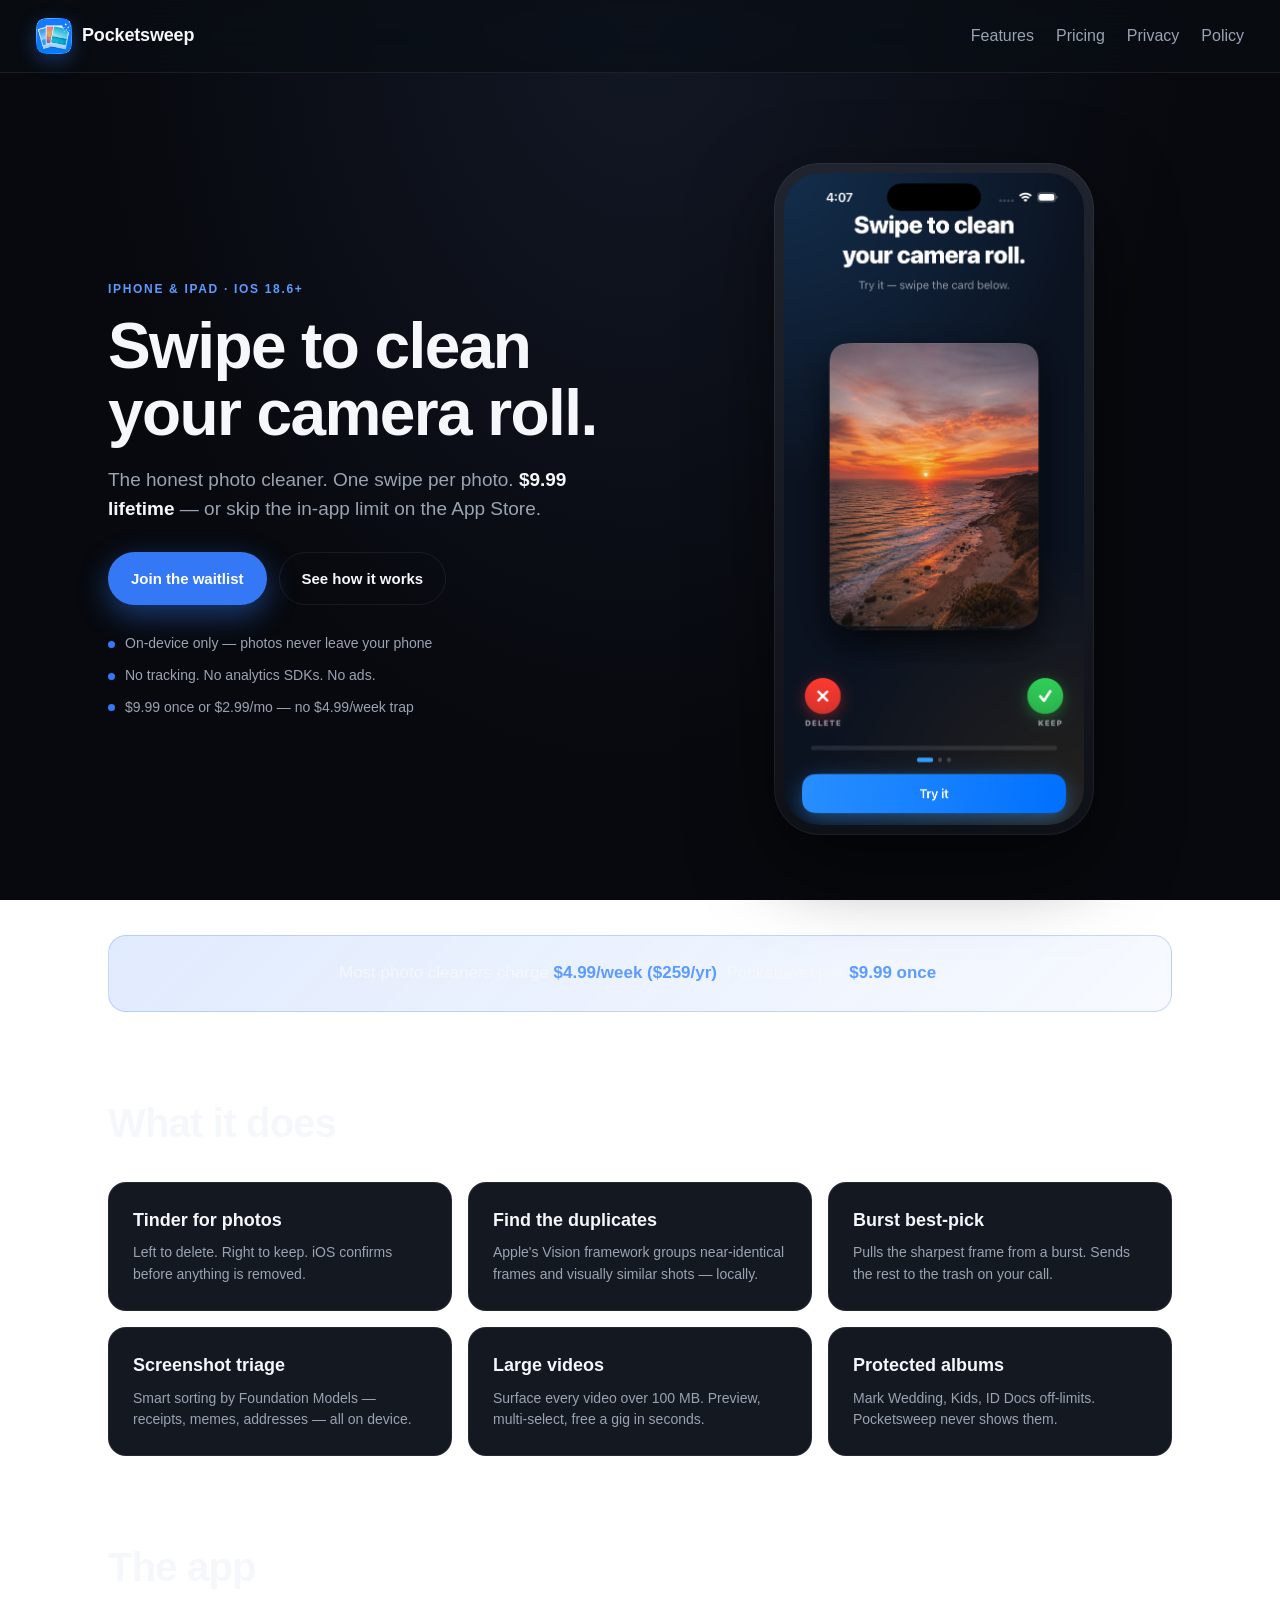
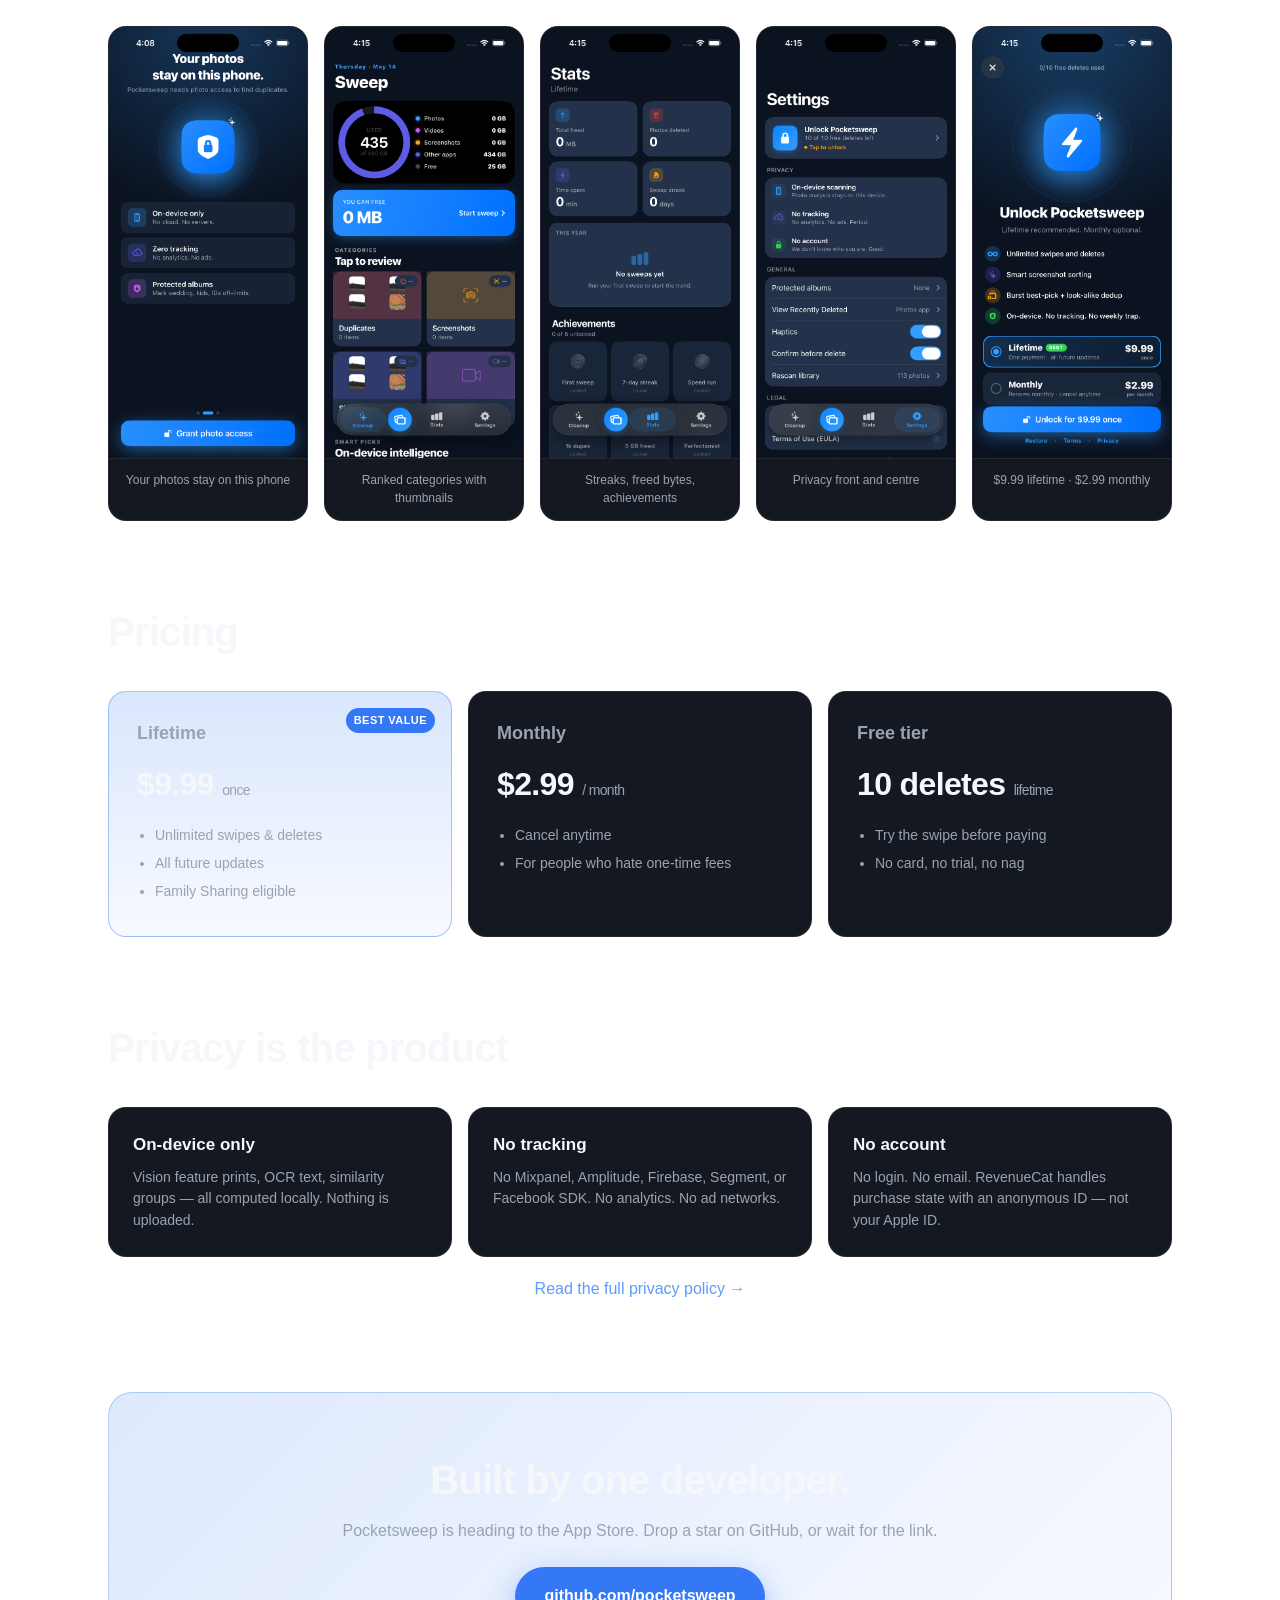
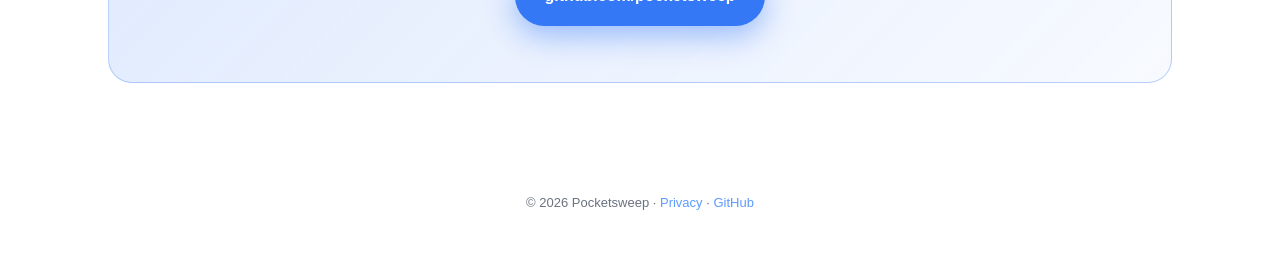
==== index.html @ 2f030d43 "feat: Pocketsweep marketing site" ====
<!doctype html>
<html lang="en">
<head>
<meta charset="utf-8" />
<meta name="viewport" content="width=device-width, initial-scale=1, viewport-fit=cover" />
<title>Pocketsweep — The honest photo cleaner for iPhone</title>
<meta name="description" content="Swipe to clean your camera roll. $9.99 lifetime. On-device. No tracking. No weekly subscription trap." />
<meta name="theme-color" content="#0B0E13" />
<meta property="og:title" content="Pocketsweep — Swipe to clean your camera roll" />
<meta property="og:description" content="$9.99 lifetime. On-device. No tracking." />
<meta property="og:image" content="assets/03-home.png" />
<meta name="twitter:card" content="summary_large_image" />
<link rel="icon" type="image/png" href="assets/icon-128.png" />
<link rel="apple-touch-icon" href="assets/icon.png" />
<link rel="stylesheet" href="style.css" />
</head>
<body>
<header class="nav">
  <a class="brand" href="/">
    <img class="logo" src="assets/icon-128.png" alt="" width="36" height="36" />
    <span class="brand-name">Pocketsweep</span>
  </a>
  <nav class="nav-links">
    <a href="#features">Features</a>
    <a href="#pricing">Pricing</a>
    <a href="#privacy">Privacy</a>
    <a href="privacy.html">Policy</a>
  </nav>
</header>

<main>
  <section class="hero">
    <div class="hero-text">
      <p class="eyebrow">iPhone &amp; iPad · iOS 18.6+</p>
      <h1>Swipe to clean<br/>your camera roll.</h1>
      <p class="lead">The honest photo cleaner. One swipe per photo. <strong>$9.99 lifetime</strong> — or skip the in-app limit on the App Store.</p>
      <div class="cta-row">
        <a class="cta primary" href="#waitlist">Join the waitlist</a>
        <a class="cta ghost" href="#features">See how it works</a>
      </div>
      <ul class="hero-bullets">
        <li><span class="dot"></span>On-device only — photos never leave your phone</li>
        <li><span class="dot"></span>No tracking. No analytics SDKs. No ads.</li>
        <li><span class="dot"></span>$9.99 once or $2.99/mo — no $4.99/week trap</li>
      </ul>
    </div>
    <div class="hero-shot">
      <div class="phone">
        <img src="assets/01-onboard-welcome.png" alt="Pocketsweep onboarding — swipe a sample photo to delete or keep" />
      </div>
    </div>
  </section>

  <section class="banner">
    <p>Most photo cleaners charge <strong>$4.99/week ($259/yr)</strong>. Pocketsweep is <strong>$9.99 once</strong>.</p>
  </section>

  <section id="features" class="features">
    <h2>What it does</h2>
    <div class="grid">
      <article>
        <h3>Tinder for photos</h3>
        <p>Left to delete. Right to keep. iOS confirms before anything is removed.</p>
      </article>
      <article>
        <h3>Find the duplicates</h3>
        <p>Apple's Vision framework groups near-identical frames and visually similar shots — locally.</p>
      </article>
      <article>
        <h3>Burst best-pick</h3>
        <p>Pulls the sharpest frame from a burst. Sends the rest to the trash on your call.</p>
      </article>
      <article>
        <h3>Screenshot triage</h3>
        <p>Smart sorting by Foundation Models — receipts, memes, addresses — all on device.</p>
      </article>
      <article>
        <h3>Large videos</h3>
        <p>Surface every video over 100&nbsp;MB. Preview, multi-select, free a gig in seconds.</p>
      </article>
      <article>
        <h3>Protected albums</h3>
        <p>Mark Wedding, Kids, ID Docs off-limits. Pocketsweep never shows them.</p>
      </article>
    </div>
  </section>

  <section class="gallery">
    <h2>The app</h2>
    <div class="shots">
      <figure><img src="assets/02-onboard-permission.png" alt="Privacy promise screen" /><figcaption>Your photos stay on this phone</figcaption></figure>
      <figure><img src="assets/03-home.png" alt="Cleanup home with categories" /><figcaption>Ranked categories with thumbnails</figcaption></figure>
      <figure><img src="assets/04-stats.png" alt="Stats and achievements" /><figcaption>Streaks, freed bytes, achievements</figcaption></figure>
      <figure><img src="assets/05-settings.png" alt="Settings privacy section" /><figcaption>Privacy front and centre</figcaption></figure>
      <figure><img src="assets/06-paywall.png" alt="Paywall — $9.99 lifetime or $2.99 monthly" /><figcaption>$9.99 lifetime · $2.99 monthly</figcaption></figure>
    </div>
  </section>

  <section id="pricing" class="pricing">
    <h2>Pricing</h2>
    <div class="plans">
      <div class="plan best">
        <p class="tag">Best value</p>
        <h3>Lifetime</h3>
        <p class="price">$9.99 <span>once</span></p>
        <ul>
          <li>Unlimited swipes &amp; deletes</li>
          <li>All future updates</li>
          <li>Family Sharing eligible</li>
        </ul>
      </div>
      <div class="plan">
        <h3>Monthly</h3>
        <p class="price">$2.99 <span>/ month</span></p>
        <ul>
          <li>Cancel anytime</li>
          <li>For people who hate one-time fees</li>
        </ul>
      </div>
      <div class="plan">
        <h3>Free tier</h3>
        <p class="price">10 deletes <span>lifetime</span></p>
        <ul>
          <li>Try the swipe before paying</li>
          <li>No card, no trial, no nag</li>
        </ul>
      </div>
    </div>
  </section>

  <section id="privacy" class="privacy">
    <h2>Privacy is the product</h2>
    <div class="privacy-grid">
      <div>
        <h3>On-device only</h3>
        <p>Vision feature prints, OCR text, similarity groups — all computed locally. Nothing is uploaded.</p>
      </div>
      <div>
        <h3>No tracking</h3>
        <p>No Mixpanel, Amplitude, Firebase, Segment, or Facebook SDK. No analytics. No ad networks.</p>
      </div>
      <div>
        <h3>No account</h3>
        <p>No login. No email. RevenueCat handles purchase state with an anonymous ID — not your Apple ID.</p>
      </div>
    </div>
    <p class="note"><a href="privacy.html">Read the full privacy policy →</a></p>
  </section>

  <section id="waitlist" class="cta-block">
    <h2>Built by one developer.</h2>
    <p>Pocketsweep is heading to the App Store. Drop a star on GitHub, or wait for the link.</p>
    <a class="cta primary big" href="https://github.com/pocketsweep">github.com/pocketsweep</a>
  </section>
</main>

<footer>
  <p>© 2026 Pocketsweep · <a href="privacy.html">Privacy</a> · <a href="https://github.com/pocketsweep">GitHub</a></p>
</footer>

</body>
</html>
---- style.css ----
:root {
  --bg: #0B0E13;
  --bg-card: #141821;
  --bg-card-2: #1B2030;
  --text: #F5F7FA;
  --text-dim: #9AA3B2;
  --text-faint: #6A7280;
  --accent: #3478F6;
  --accent-2: #5C9BFF;
  --border: rgba(255, 255, 255, 0.07);
  --radius: 18px;
  --shadow: 0 30px 80px rgba(0, 0, 0, 0.55);
}

* { box-sizing: border-box; }
html, body { margin: 0; padding: 0; }
body {
  background: radial-gradient(ellipse at top, #131826 0%, #07090E 60%) fixed;
  color: var(--text);
  font-family: -apple-system, BlinkMacSystemFont, "SF Pro Text", "Inter", "Helvetica Neue", Arial, sans-serif;
  font-size: 16px;
  line-height: 1.55;
  -webkit-font-smoothing: antialiased;
}

a { color: var(--accent-2); text-decoration: none; }
a:hover { text-decoration: underline; }

.nav {
  position: sticky;
  top: 0;
  z-index: 10;
  display: flex;
  align-items: center;
  justify-content: space-between;
  padding: 18px 36px;
  background: rgba(11, 14, 19, 0.72);
  backdrop-filter: saturate(180%) blur(20px);
  -webkit-backdrop-filter: saturate(180%) blur(20px);
  border-bottom: 1px solid var(--border);
}
.brand { display: flex; align-items: center; gap: 10px; color: var(--text); font-weight: 700; letter-spacing: -0.01em; }
.brand:hover { text-decoration: none; }
.logo {
  width: 36px; height: 36px;
  border-radius: 9px;
  box-shadow: 0 6px 18px rgba(52, 120, 246, 0.35);
  display: block;
}
.brand-name { font-size: 18px; }
.nav-links { display: flex; gap: 22px; }
.nav-links a { color: var(--text-dim); font-weight: 500; }
.nav-links a:hover { color: var(--text); text-decoration: none; }

main { max-width: 1120px; margin: 0 auto; padding: 0 28px; }

.hero {
  display: grid;
  grid-template-columns: 1.05fr 0.95fr;
  gap: 60px;
  align-items: center;
  padding: 90px 0 60px;
}
.eyebrow {
  margin: 0 0 14px;
  text-transform: uppercase;
  letter-spacing: 0.14em;
  font-size: 12px;
  color: var(--accent-2);
  font-weight: 700;
}
h1 {
  margin: 0 0 18px;
  font-size: clamp(40px, 5.5vw, 64px);
  line-height: 1.05;
  letter-spacing: -0.025em;
  font-weight: 800;
}
.lead {
  font-size: 19px;
  color: var(--text-dim);
  max-width: 520px;
  margin: 0 0 28px;
}
.lead strong { color: var(--text); font-weight: 700; }

.cta-row { display: flex; gap: 12px; flex-wrap: wrap; margin-bottom: 28px; }
.cta {
  display: inline-flex; align-items: center; justify-content: center;
  padding: 14px 22px;
  border-radius: 999px;
  font-weight: 600;
  font-size: 15px;
  border: 1px solid transparent;
  transition: transform .15s ease, box-shadow .15s ease;
}
.cta.primary {
  background: var(--accent);
  color: white;
  box-shadow: 0 10px 30px rgba(52, 120, 246, 0.45);
}
.cta.primary:hover { transform: translateY(-1px); text-decoration: none; }
.cta.ghost { color: var(--text); border-color: var(--border); }
.cta.ghost:hover { background: rgba(255,255,255,0.04); text-decoration: none; }
.cta.big { padding: 16px 28px; font-size: 16px; }

.hero-bullets { list-style: none; padding: 0; margin: 0; display: grid; gap: 10px; color: var(--text-dim); font-size: 14px; }
.hero-bullets .dot {
  display: inline-block;
  width: 7px; height: 7px;
  border-radius: 50%;
  background: var(--accent);
  margin-right: 10px;
  vertical-align: middle;
}

.hero-shot { display: flex; justify-content: center; }
.phone {
  position: relative;
  width: 320px;
  border-radius: 46px;
  padding: 10px;
  background: linear-gradient(180deg, #20242E, #0E1118);
  box-shadow: var(--shadow), inset 0 0 0 1px rgba(255,255,255,0.05);
}
.phone img { width: 100%; display: block; border-radius: 36px; }

.banner {
  margin: 40px 0;
  padding: 24px 28px;
  background: linear-gradient(135deg, rgba(52,120,246,0.15), rgba(52,120,246,0.04));
  border: 1px solid rgba(52,120,246,0.25);
  border-radius: var(--radius);
  text-align: center;
}
.banner p { margin: 0; font-size: 17px; color: var(--text); }
.banner strong { color: var(--accent-2); }

h2 {
  font-size: clamp(28px, 3.4vw, 40px);
  letter-spacing: -0.02em;
  font-weight: 800;
  margin: 80px 0 28px;
}

.features .grid {
  display: grid;
  grid-template-columns: repeat(3, 1fr);
  gap: 16px;
}
.features article {
  background: var(--bg-card);
  border: 1px solid var(--border);
  border-radius: var(--radius);
  padding: 24px;
}
.features h3 { margin: 0 0 8px; font-size: 18px; }
.features p { margin: 0; color: var(--text-dim); font-size: 14px; }

.gallery .shots {
  display: grid;
  grid-template-columns: repeat(5, 1fr);
  gap: 16px;
}
.gallery figure {
  margin: 0;
  background: var(--bg-card);
  border: 1px solid var(--border);
  border-radius: var(--radius);
  overflow: hidden;
}
.gallery img { width: 100%; display: block; }
.gallery figcaption {
  padding: 12px 14px;
  font-size: 12px;
  color: var(--text-dim);
  text-align: center;
  border-top: 1px solid var(--border);
}

.pricing .plans {
  display: grid;
  grid-template-columns: repeat(3, 1fr);
  gap: 16px;
}
.plan {
  background: var(--bg-card);
  border: 1px solid var(--border);
  border-radius: var(--radius);
  padding: 28px;
  position: relative;
}
.plan.best {
  background: linear-gradient(180deg, rgba(52,120,246,0.18), rgba(52,120,246,0.04));
  border-color: rgba(52,120,246,0.4);
}
.plan .tag {
  position: absolute; top: 16px; right: 16px;
  background: var(--accent);
  color: white;
  font-size: 11px;
  font-weight: 700;
  padding: 4px 8px;
  border-radius: 999px;
  margin: 0;
  letter-spacing: 0.04em;
  text-transform: uppercase;
}
.plan h3 { margin: 0 0 12px; font-size: 18px; color: var(--text-dim); font-weight: 600; }
.plan .price { font-size: 32px; font-weight: 800; margin: 0 0 16px; letter-spacing: -0.02em; }
.plan .price span { font-size: 14px; font-weight: 500; color: var(--text-dim); }
.plan ul { padding-left: 18px; margin: 0; color: var(--text-dim); font-size: 14px; }
.plan li { margin-bottom: 6px; }

.privacy-grid {
  display: grid;
  grid-template-columns: repeat(3, 1fr);
  gap: 16px;
}
.privacy-grid > div {
  background: var(--bg-card);
  border: 1px solid var(--border);
  border-radius: var(--radius);
  padding: 24px;
}
.privacy-grid h3 { margin: 0 0 8px; font-size: 17px; }
.privacy-grid p { margin: 0; color: var(--text-dim); font-size: 14px; }
.privacy .note { margin-top: 20px; text-align: center; color: var(--text-dim); }

.cta-block {
  margin: 90px 0 60px;
  padding: 56px 28px;
  background: linear-gradient(135deg, rgba(52,120,246,0.16), rgba(52,120,246,0.04));
  border: 1px solid rgba(52,120,246,0.3);
  border-radius: 24px;
  text-align: center;
}
.cta-block h2 { margin: 0 0 8px; }
.cta-block p { margin: 0 0 24px; color: var(--text-dim); }

footer {
  text-align: center;
  padding: 36px 28px 48px;
  color: var(--text-faint);
  font-size: 13px;
  border-top: 1px solid var(--border);
  margin-top: 60px;
}

/* Article (privacy) */
.article-wrap { max-width: 720px; margin: 0 auto; padding: 50px 28px 80px; }
.article-wrap h1 { font-size: 36px; margin: 0 0 8px; }
.article-wrap .meta { color: var(--text-faint); font-size: 13px; margin: 0 0 36px; }
.article-wrap h2 { font-size: 20px; margin: 32px 0 8px; }
.article-wrap p { color: var(--text-dim); margin: 0 0 14px; white-space: pre-line; }

@media (max-width: 880px) {
  .nav { padding: 14px 18px; }
  .nav-links { gap: 14px; font-size: 14px; }
  main { padding: 0 18px; }
  .hero { grid-template-columns: 1fr; gap: 36px; padding: 50px 0 30px; }
  .hero-shot { order: -1; }
  .phone { width: 260px; }
  .features .grid, .pricing .plans, .privacy-grid { grid-template-columns: 1fr; }
  .gallery .shots { grid-template-columns: repeat(2, 1fr); }
}
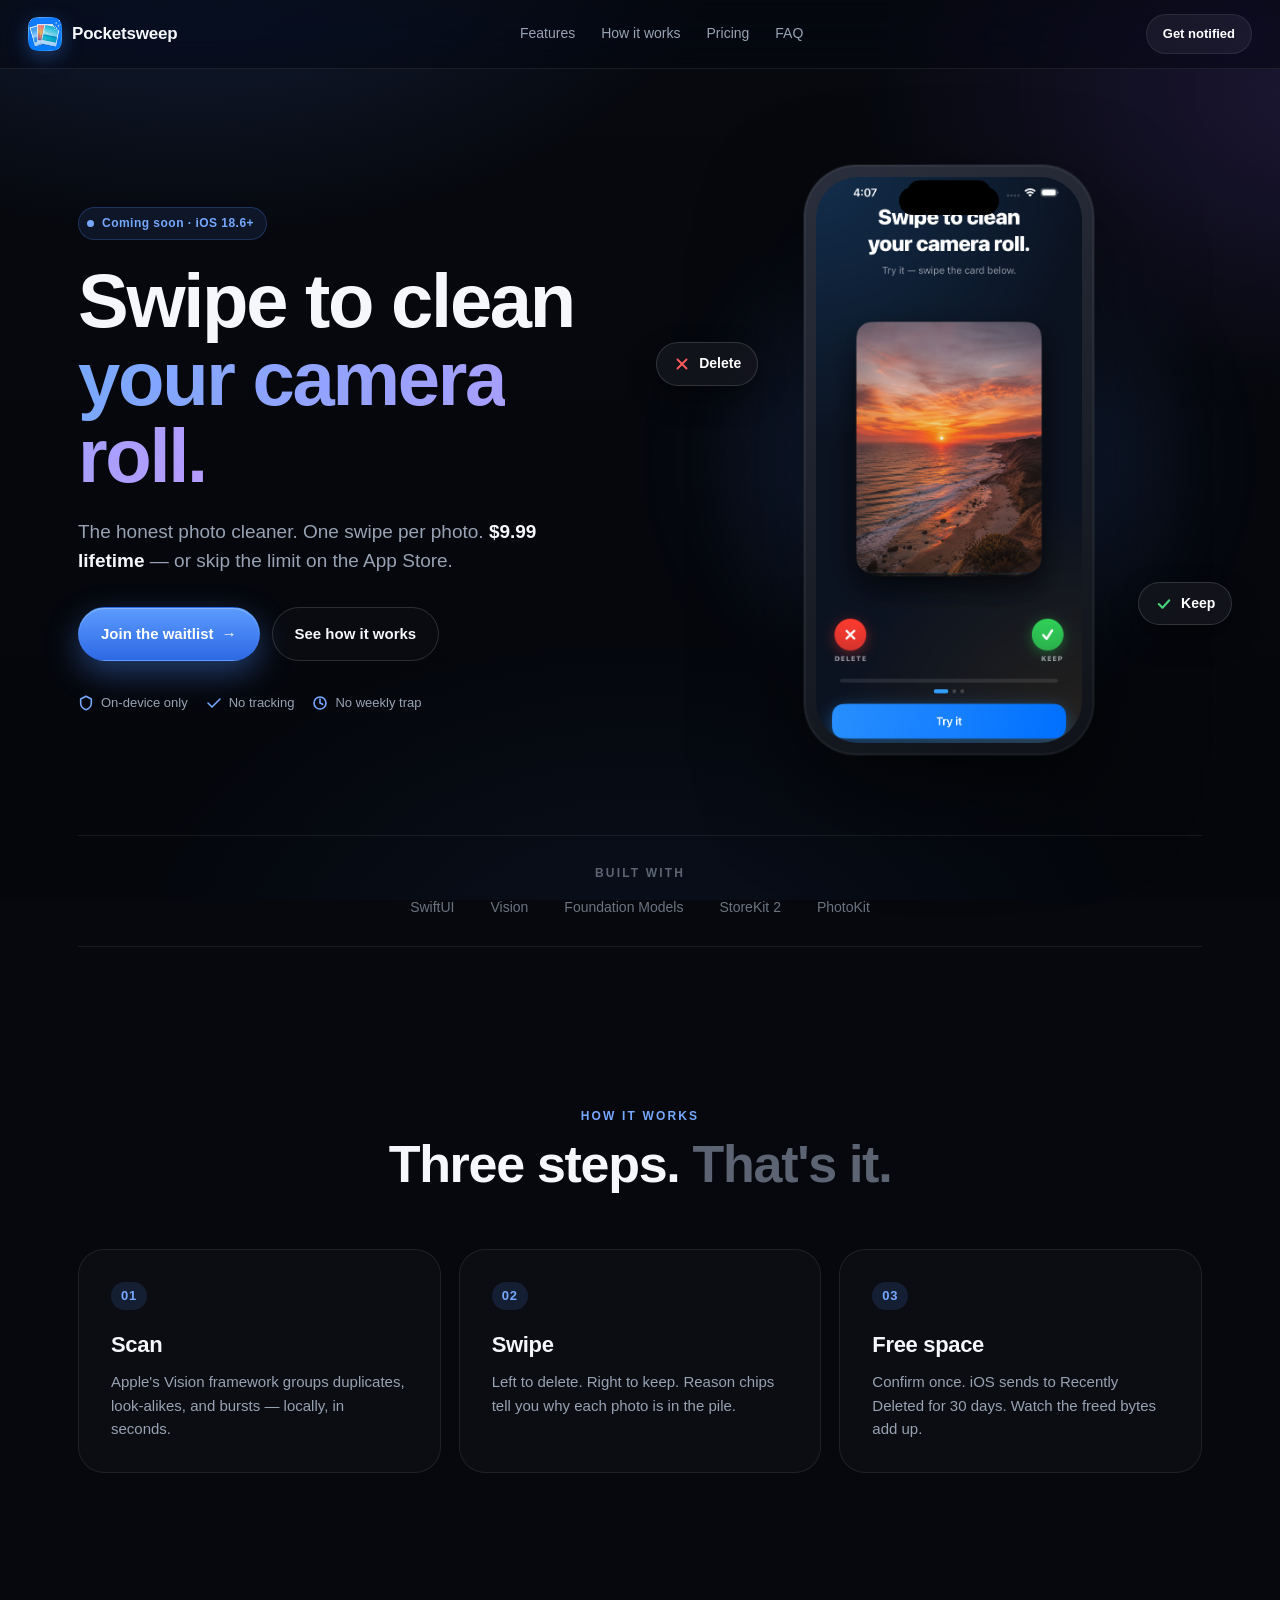
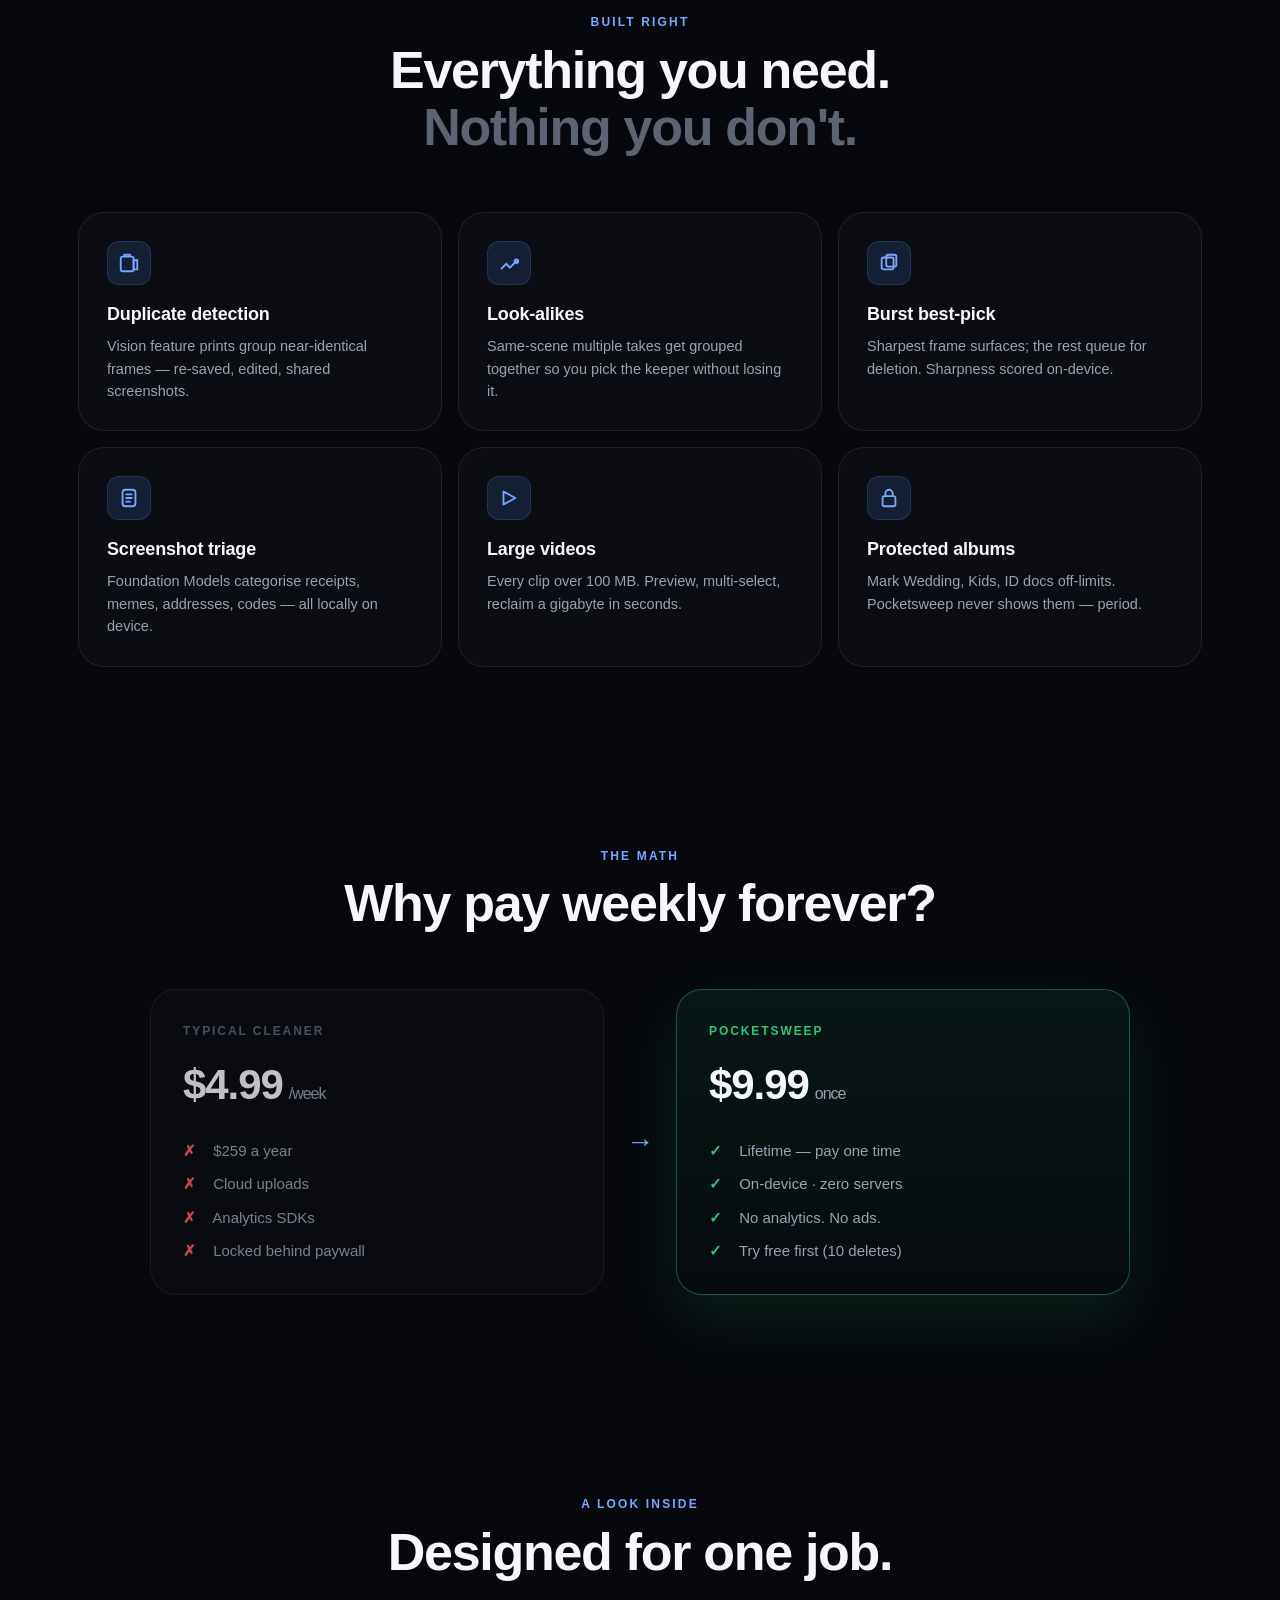
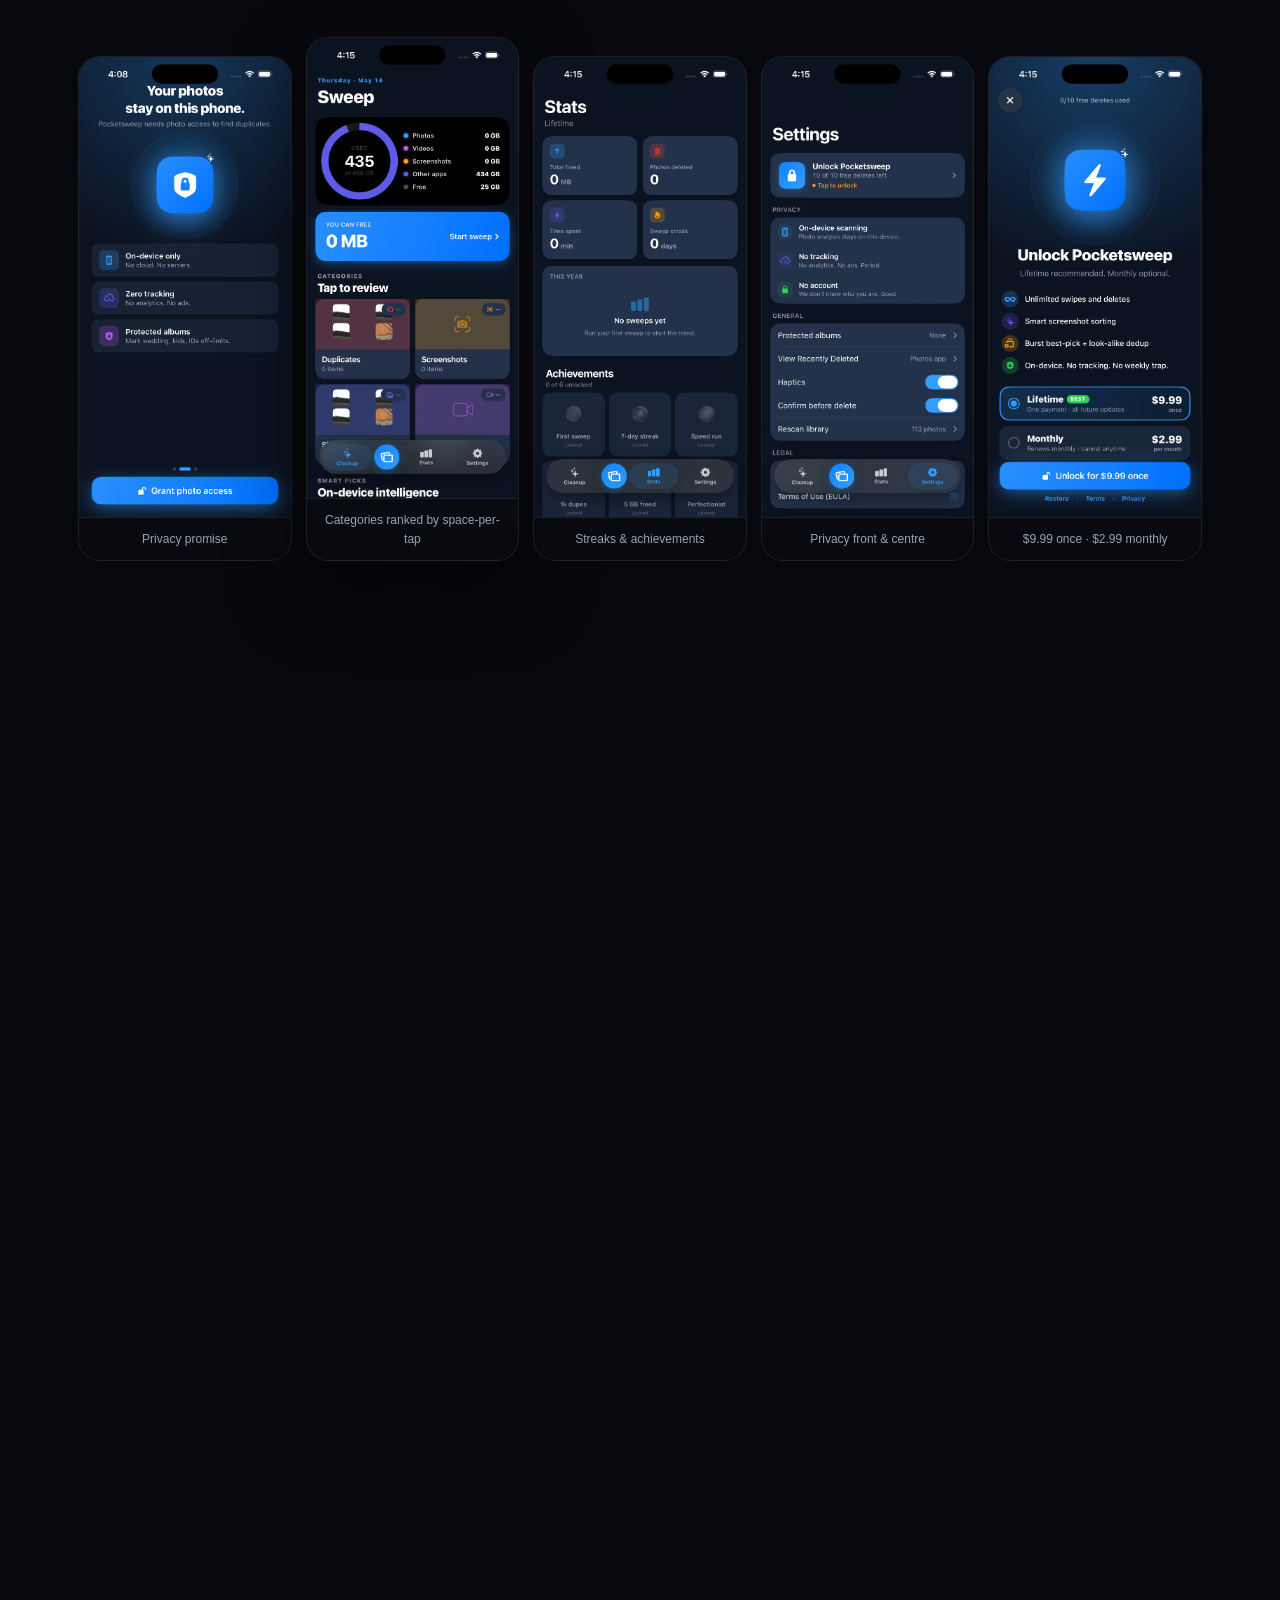
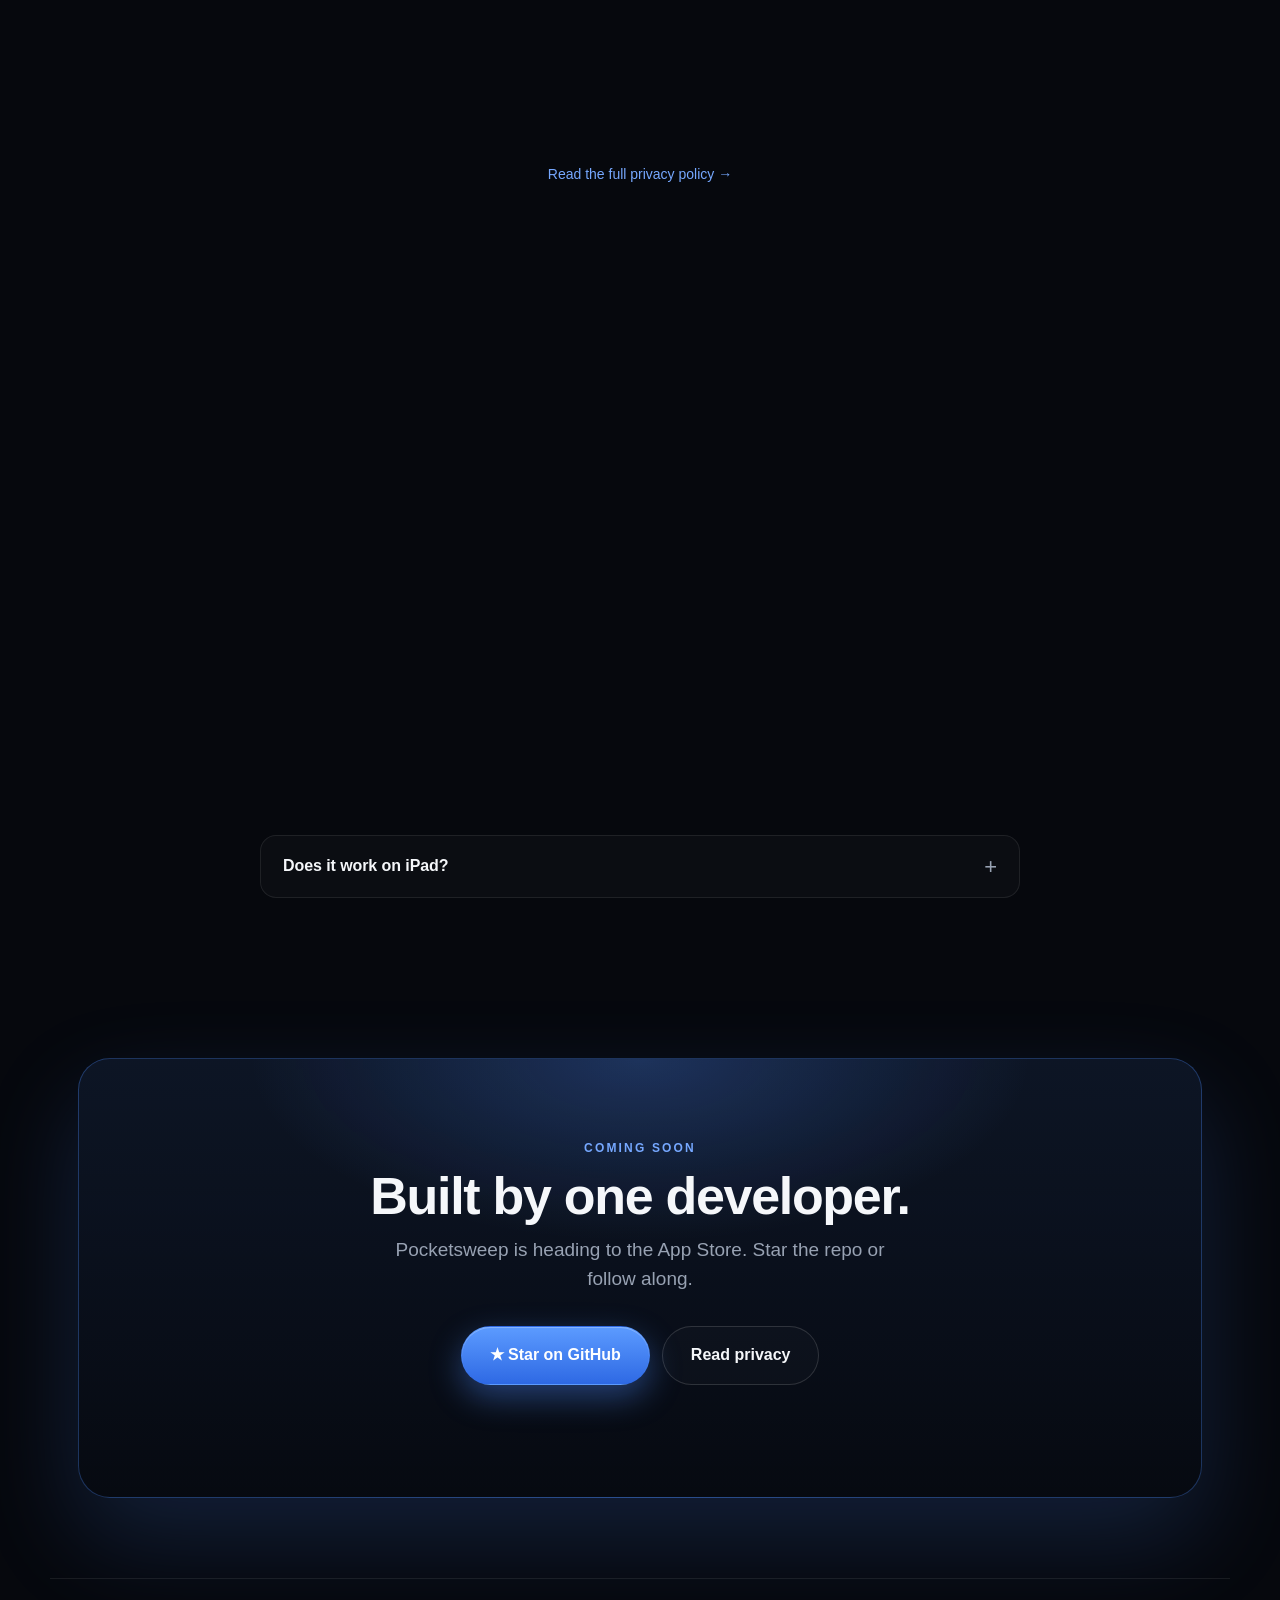
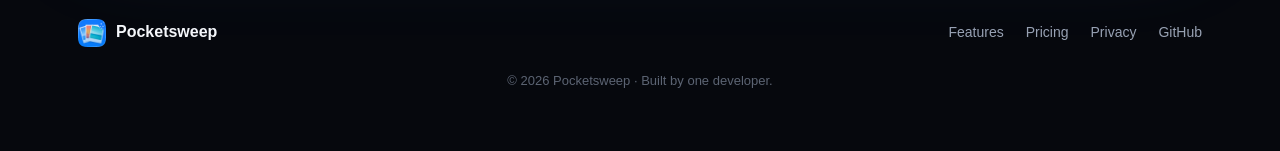
==== commit fdadc066: "feat: redesign — device frame hero, gradient text, 3-step flow, vs comparison, FAQ, scroll reveals" ====
--- a/index.html
+++ b/index.html
@@ -3,160 +3,310 @@
 <head>
 <meta charset="utf-8" />
 <meta name="viewport" content="width=device-width, initial-scale=1, viewport-fit=cover" />
-<title>Pocketsweep — The honest photo cleaner for iPhone</title>
-<meta name="description" content="Swipe to clean your camera roll. $9.99 lifetime. On-device. No tracking. No weekly subscription trap." />
-<meta name="theme-color" content="#0B0E13" />
+<title>Pocketsweep — Swipe to clean your camera roll</title>
+<meta name="description" content="The honest photo cleaner for iPhone. Swipe to delete duplicates, screenshots, and large videos. $9.99 lifetime — no weekly subscription trap. On-device. No tracking." />
+<meta name="theme-color" content="#0A0C12" />
 <meta property="og:title" content="Pocketsweep — Swipe to clean your camera roll" />
-<meta property="og:description" content="$9.99 lifetime. On-device. No tracking." />
+<meta property="og:description" content="$9.99 lifetime · On-device · No tracking." />
 <meta property="og:image" content="assets/03-home.png" />
+<meta property="og:url" content="https://pocketsweep.github.io/pocketsweep/" />
 <meta name="twitter:card" content="summary_large_image" />
 <link rel="icon" type="image/png" href="assets/icon-128.png" />
 <link rel="apple-touch-icon" href="assets/icon.png" />
+<link rel="preconnect" href="https://rsms.me/" />
+<link rel="stylesheet" href="https://rsms.me/inter/inter.css" />
 <link rel="stylesheet" href="style.css" />
+<script>document.documentElement.classList.add('has-js');</script>
 </head>
 <body>
+
+<div class="bg-mesh" aria-hidden="true"></div>
+
 <header class="nav">
   <a class="brand" href="/">
-    <img class="logo" src="assets/icon-128.png" alt="" width="36" height="36" />
+    <img class="logo" src="assets/icon-128.png" alt="" width="34" height="34" />
     <span class="brand-name">Pocketsweep</span>
   </a>
   <nav class="nav-links">
     <a href="#features">Features</a>
+    <a href="#how">How it works</a>
     <a href="#pricing">Pricing</a>
-    <a href="#privacy">Privacy</a>
-    <a href="privacy.html">Policy</a>
+    <a href="#faq">FAQ</a>
   </nav>
+  <a class="nav-cta" href="#waitlist">Get notified</a>
 </header>
 
 <main>
   <section class="hero">
-    <div class="hero-text">
-      <p class="eyebrow">iPhone &amp; iPad · iOS 18.6+</p>
-      <h1>Swipe to clean<br/>your camera roll.</h1>
-      <p class="lead">The honest photo cleaner. One swipe per photo. <strong>$9.99 lifetime</strong> — or skip the in-app limit on the App Store.</p>
+    <div class="hero-text reveal">
+      <span class="eyebrow"><span class="pulse"></span> Coming soon · iOS 18.6+</span>
+      <h1>Swipe&nbsp;to&nbsp;clean<br/><span class="grad">your camera roll.</span></h1>
+      <p class="lead">The honest photo cleaner. One swipe per photo. <strong>$9.99 lifetime</strong> — or skip the limit on the App Store.</p>
       <div class="cta-row">
-        <a class="cta primary" href="#waitlist">Join the waitlist</a>
-        <a class="cta ghost" href="#features">See how it works</a>
-      </div>
-      <ul class="hero-bullets">
-        <li><span class="dot"></span>On-device only — photos never leave your phone</li>
-        <li><span class="dot"></span>No tracking. No analytics SDKs. No ads.</li>
-        <li><span class="dot"></span>$9.99 once or $2.99/mo — no $4.99/week trap</li>
+        <a class="cta primary" href="#waitlist">Join the waitlist <span class="arrow">→</span></a>
+        <a class="cta ghost" href="#how">See how it works</a>
+      </div>
+      <ul class="trust">
+        <li><svg viewBox="0 0 24 24" width="16" height="16" fill="none" stroke="currentColor" stroke-width="2.4"><path d="M12 2 L4 6 V12 C4 17 8 21 12 22 C16 21 20 17 20 12 V6 Z" stroke-linejoin="round"/></svg> On-device only</li>
+        <li><svg viewBox="0 0 24 24" width="16" height="16" fill="none" stroke="currentColor" stroke-width="2.4"><path d="M3 12 L9 18 L21 6" stroke-linecap="round" stroke-linejoin="round"/></svg> No tracking</li>
+        <li><svg viewBox="0 0 24 24" width="16" height="16" fill="none" stroke="currentColor" stroke-width="2.4"><circle cx="12" cy="12" r="9"/><path d="M12 6 V12 L16 14" stroke-linecap="round"/></svg> No weekly trap</li>
       </ul>
     </div>
-    <div class="hero-shot">
-      <div class="phone">
-        <img src="assets/01-onboard-welcome.png" alt="Pocketsweep onboarding — swipe a sample photo to delete or keep" />
-      </div>
-    </div>
-  </section>
-
-  <section class="banner">
-    <p>Most photo cleaners charge <strong>$4.99/week ($259/yr)</strong>. Pocketsweep is <strong>$9.99 once</strong>.</p>
+    <div class="hero-stage reveal" style="--delay: .1s">
+      <div class="glow"></div>
+      <div class="device">
+        <div class="device-screen">
+          <img src="assets/01-onboard-welcome.png" alt="Pocketsweep onboarding — swipe sample photo" />
+        </div>
+        <div class="device-notch"></div>
+      </div>
+      <div class="float-chip chip-left">
+        <svg viewBox="0 0 24 24" width="18" height="18" fill="none" stroke="#FF5C5C" stroke-width="2.5"><path d="M6 6 L18 18 M18 6 L6 18" stroke-linecap="round"/></svg>
+        <span>Delete</span>
+      </div>
+      <div class="float-chip chip-right">
+        <svg viewBox="0 0 24 24" width="18" height="18" fill="none" stroke="#46D27B" stroke-width="2.8"><path d="M5 12 L10 17 L19 7" stroke-linecap="round" stroke-linejoin="round"/></svg>
+        <span>Keep</span>
+      </div>
+    </div>
+  </section>
+
+  <section class="logos reveal">
+    <p>Built with</p>
+    <div class="logo-row">
+      <span>SwiftUI</span>
+      <span>Vision</span>
+      <span>Foundation Models</span>
+      <span>StoreKit&nbsp;2</span>
+      <span>PhotoKit</span>
+    </div>
+  </section>
+
+  <section id="how" class="how">
+    <header class="section-head reveal">
+      <p class="kicker">How it works</p>
+      <h2>Three steps. <span class="text-dim">That's it.</span></h2>
+    </header>
+    <div class="steps">
+      <div class="step reveal">
+        <span class="num">01</span>
+        <h3>Scan</h3>
+        <p>Apple's Vision framework groups duplicates, look-alikes, and bursts — locally, in seconds.</p>
+      </div>
+      <div class="step reveal" style="--delay:.1s">
+        <span class="num">02</span>
+        <h3>Swipe</h3>
+        <p>Left to delete. Right to keep. Reason chips tell you why each photo is in the pile.</p>
+      </div>
+      <div class="step reveal" style="--delay:.2s">
+        <span class="num">03</span>
+        <h3>Free space</h3>
+        <p>Confirm once. iOS sends to Recently Deleted for 30 days. Watch the freed bytes add up.</p>
+      </div>
+    </div>
   </section>
 
   <section id="features" class="features">
-    <h2>What it does</h2>
-    <div class="grid">
-      <article>
-        <h3>Tinder for photos</h3>
-        <p>Left to delete. Right to keep. iOS confirms before anything is removed.</p>
-      </article>
-      <article>
-        <h3>Find the duplicates</h3>
-        <p>Apple's Vision framework groups near-identical frames and visually similar shots — locally.</p>
-      </article>
-      <article>
+    <header class="section-head reveal">
+      <p class="kicker">Built right</p>
+      <h2>Everything you need.<br/><span class="text-dim">Nothing you don't.</span></h2>
+    </header>
+    <div class="feature-grid">
+      <article class="feature reveal">
+        <div class="feature-icon"><svg viewBox="0 0 24 24" width="22" height="22" fill="none" stroke="currentColor" stroke-width="2"><rect x="3" y="5" width="14" height="16" rx="2"/><path d="M7 5 V3 H13 V5 M17 9 L21 9 V19 H17 Z"/></svg></div>
+        <h3>Duplicate detection</h3>
+        <p>Vision feature prints group near-identical frames — re-saved, edited, shared screenshots.</p>
+      </article>
+      <article class="feature reveal" style="--delay:.05s">
+        <div class="feature-icon"><svg viewBox="0 0 24 24" width="22" height="22" fill="none" stroke="currentColor" stroke-width="2"><path d="M4 18 L9 13 L13 17 L20 10" stroke-linecap="round"/><circle cx="20" cy="10" r="2"/></svg></div>
+        <h3>Look-alikes</h3>
+        <p>Same-scene multiple takes get grouped together so you pick the keeper without losing it.</p>
+      </article>
+      <article class="feature reveal" style="--delay:.1s">
+        <div class="feature-icon"><svg viewBox="0 0 24 24" width="22" height="22" fill="none" stroke="currentColor" stroke-width="2"><rect x="4" y="6" width="13" height="13" rx="2"/><rect x="9" y="3" width="11" height="13" rx="2"/></svg></div>
         <h3>Burst best-pick</h3>
-        <p>Pulls the sharpest frame from a burst. Sends the rest to the trash on your call.</p>
-      </article>
-      <article>
+        <p>Sharpest frame surfaces; the rest queue for deletion. Sharpness scored on-device.</p>
+      </article>
+      <article class="feature reveal" style="--delay:.15s">
+        <div class="feature-icon"><svg viewBox="0 0 24 24" width="22" height="22" fill="none" stroke="currentColor" stroke-width="2"><rect x="5" y="3" width="14" height="18" rx="3"/><path d="M9 8 H15 M9 12 H15 M9 16 H13" stroke-linecap="round"/></svg></div>
         <h3>Screenshot triage</h3>
-        <p>Smart sorting by Foundation Models — receipts, memes, addresses — all on device.</p>
-      </article>
-      <article>
+        <p>Foundation Models categorise receipts, memes, addresses, codes — all locally on device.</p>
+      </article>
+      <article class="feature reveal" style="--delay:.2s">
+        <div class="feature-icon"><svg viewBox="0 0 24 24" width="22" height="22" fill="none" stroke="currentColor" stroke-width="2"><polygon points="6,5 6,19 19,12" stroke-linejoin="round"/></svg></div>
         <h3>Large videos</h3>
-        <p>Surface every video over 100&nbsp;MB. Preview, multi-select, free a gig in seconds.</p>
-      </article>
-      <article>
+        <p>Every clip over 100&nbsp;MB. Preview, multi-select, reclaim a gigabyte in seconds.</p>
+      </article>
+      <article class="feature reveal" style="--delay:.25s">
+        <div class="feature-icon"><svg viewBox="0 0 24 24" width="22" height="22" fill="none" stroke="currentColor" stroke-width="2"><rect x="5" y="10" width="14" height="11" rx="2"/><path d="M8 10 V7 a4 4 0 0 1 8 0 V10"/></svg></div>
         <h3>Protected albums</h3>
-        <p>Mark Wedding, Kids, ID Docs off-limits. Pocketsweep never shows them.</p>
-      </article>
+        <p>Mark Wedding, Kids, ID docs off-limits. Pocketsweep never shows them — period.</p>
+      </article>
+    </div>
+  </section>
+
+  <section class="versus reveal">
+    <header class="section-head">
+      <p class="kicker">The math</p>
+      <h2>Why pay weekly forever?</h2>
+    </header>
+    <div class="vs-grid">
+      <div class="vs-card bad">
+        <p class="vs-tag">Typical cleaner</p>
+        <p class="vs-price">$4.99<span>/week</span></p>
+        <ul>
+          <li><span class="x">✗</span> $259 a year</li>
+          <li><span class="x">✗</span> Cloud uploads</li>
+          <li><span class="x">✗</span> Analytics SDKs</li>
+          <li><span class="x">✗</span> Locked behind paywall</li>
+        </ul>
+      </div>
+      <div class="vs-arrow" aria-hidden="true">→</div>
+      <div class="vs-card good">
+        <p class="vs-tag">Pocketsweep</p>
+        <p class="vs-price">$9.99<span>once</span></p>
+        <ul>
+          <li><span class="ok">✓</span> Lifetime — pay one time</li>
+          <li><span class="ok">✓</span> On-device · zero servers</li>
+          <li><span class="ok">✓</span> No analytics. No ads.</li>
+          <li><span class="ok">✓</span> Try free first (10 deletes)</li>
+        </ul>
+      </div>
     </div>
   </section>
 
   <section class="gallery">
-    <h2>The app</h2>
+    <header class="section-head reveal">
+      <p class="kicker">A look inside</p>
+      <h2>Designed for one job.</h2>
+    </header>
     <div class="shots">
-      <figure><img src="assets/02-onboard-permission.png" alt="Privacy promise screen" /><figcaption>Your photos stay on this phone</figcaption></figure>
-      <figure><img src="assets/03-home.png" alt="Cleanup home with categories" /><figcaption>Ranked categories with thumbnails</figcaption></figure>
-      <figure><img src="assets/04-stats.png" alt="Stats and achievements" /><figcaption>Streaks, freed bytes, achievements</figcaption></figure>
-      <figure><img src="assets/05-settings.png" alt="Settings privacy section" /><figcaption>Privacy front and centre</figcaption></figure>
-      <figure><img src="assets/06-paywall.png" alt="Paywall — $9.99 lifetime or $2.99 monthly" /><figcaption>$9.99 lifetime · $2.99 monthly</figcaption></figure>
+      <figure class="shot reveal"><img src="assets/02-onboard-permission.png" alt="Privacy promise screen" /><figcaption>Privacy promise</figcaption></figure>
+      <figure class="shot reveal hero-shot" style="--delay:.08s"><img src="assets/03-home.png" alt="Cleanup home with categories" /><figcaption>Categories ranked by space-per-tap</figcaption></figure>
+      <figure class="shot reveal" style="--delay:.16s"><img src="assets/04-stats.png" alt="Stats and achievements" /><figcaption>Streaks &amp; achievements</figcaption></figure>
+      <figure class="shot reveal" style="--delay:.24s"><img src="assets/05-settings.png" alt="Settings privacy section" /><figcaption>Privacy front &amp; centre</figcaption></figure>
+      <figure class="shot reveal" style="--delay:.32s"><img src="assets/06-paywall.png" alt="Paywall pricing" /><figcaption>$9.99 once · $2.99 monthly</figcaption></figure>
     </div>
   </section>
 
   <section id="pricing" class="pricing">
-    <h2>Pricing</h2>
+    <header class="section-head reveal">
+      <p class="kicker">Pricing</p>
+      <h2>One fair price.</h2>
+    </header>
     <div class="plans">
-      <div class="plan best">
-        <p class="tag">Best value</p>
+      <div class="plan reveal">
+        <h3>Free tier</h3>
+        <p class="price">10<span>&nbsp;deletes</span></p>
+        <p class="plan-note">Lifetime. Try the swipe before paying.</p>
+        <ul>
+          <li>No card, no trial, no nag</li>
+          <li>Same scanner, just capped</li>
+        </ul>
+      </div>
+      <div class="plan best reveal" style="--delay:.08s">
+        <span class="best-tag">Best value</span>
         <h3>Lifetime</h3>
-        <p class="price">$9.99 <span>once</span></p>
+        <p class="price">$9.99<span>&nbsp;once</span></p>
+        <p class="plan-note">One payment. All future updates.</p>
         <ul>
           <li>Unlimited swipes &amp; deletes</li>
-          <li>All future updates</li>
           <li>Family Sharing eligible</li>
-        </ul>
-      </div>
-      <div class="plan">
+          <li>Pays for itself the first sweep</li>
+        </ul>
+      </div>
+      <div class="plan reveal" style="--delay:.16s">
         <h3>Monthly</h3>
-        <p class="price">$2.99 <span>/ month</span></p>
+        <p class="price">$2.99<span>&nbsp;/&nbsp;mo</span></p>
+        <p class="plan-note">For people who hate one-time fees.</p>
         <ul>
           <li>Cancel anytime</li>
-          <li>For people who hate one-time fees</li>
-        </ul>
-      </div>
-      <div class="plan">
-        <h3>Free tier</h3>
-        <p class="price">10 deletes <span>lifetime</span></p>
-        <ul>
-          <li>Try the swipe before paying</li>
-          <li>No card, no trial, no nag</li>
+          <li>Pause whenever</li>
         </ul>
       </div>
     </div>
   </section>
 
   <section id="privacy" class="privacy">
-    <h2>Privacy is the product</h2>
+    <header class="section-head reveal">
+      <p class="kicker">Privacy</p>
+      <h2>Privacy <span class="text-dim">is the product.</span></h2>
+    </header>
     <div class="privacy-grid">
-      <div>
+      <div class="reveal">
+        <div class="priv-icon"><svg viewBox="0 0 24 24" width="22" height="22" fill="none" stroke="currentColor" stroke-width="2"><path d="M12 2 L4 6 V12 C4 17 8 21 12 22 C16 21 20 17 20 12 V6 Z" stroke-linejoin="round"/><path d="M9 12 L11 14 L15 10" stroke-linecap="round"/></svg></div>
         <h3>On-device only</h3>
-        <p>Vision feature prints, OCR text, similarity groups — all computed locally. Nothing is uploaded.</p>
-      </div>
-      <div>
+        <p>Vision feature prints, OCR text, similarity groups — all computed locally. Nothing leaves the phone.</p>
+      </div>
+      <div class="reveal" style="--delay:.08s">
+        <div class="priv-icon"><svg viewBox="0 0 24 24" width="22" height="22" fill="none" stroke="currentColor" stroke-width="2"><circle cx="12" cy="12" r="9"/><path d="M5 5 L19 19" stroke-linecap="round"/></svg></div>
         <h3>No tracking</h3>
-        <p>No Mixpanel, Amplitude, Firebase, Segment, or Facebook SDK. No analytics. No ad networks.</p>
-      </div>
-      <div>
+        <p>No Mixpanel, Amplitude, Firebase, Segment, Facebook SDK. No analytics. No ad networks. None.</p>
+      </div>
+      <div class="reveal" style="--delay:.16s">
+        <div class="priv-icon"><svg viewBox="0 0 24 24" width="22" height="22" fill="none" stroke="currentColor" stroke-width="2"><circle cx="12" cy="9" r="3.5"/><path d="M5 20 a7 7 0 0 1 14 0" stroke-linecap="round"/></svg></div>
         <h3>No account</h3>
-        <p>No login. No email. RevenueCat handles purchase state with an anonymous ID — not your Apple ID.</p>
-      </div>
-    </div>
-    <p class="note"><a href="privacy.html">Read the full privacy policy →</a></p>
-  </section>
-
-  <section id="waitlist" class="cta-block">
+        <p>No login. No email. RevenueCat handles purchase state with an anonymous ID — not your Apple&nbsp;ID.</p>
+      </div>
+    </div>
+    <p class="privacy-link"><a href="privacy.html">Read the full privacy policy →</a></p>
+  </section>
+
+  <section id="faq" class="faq">
+    <header class="section-head reveal">
+      <p class="kicker">FAQ</p>
+      <h2>Honest answers.</h2>
+    </header>
+    <div class="faq-list">
+      <details class="reveal"><summary>Does Pocketsweep upload my photos?</summary><p>No. Every scan, feature print, OCR pass, and similarity comparison happens on the device. There is no server backend.</p></details>
+      <details class="reveal" style="--delay:.05s"><summary>What happens when I "delete" a photo?</summary><p>iOS shows its own confirmation, then moves the photo to Recently Deleted for 30 days. Pocketsweep never bypasses this. You can recover anything for a month.</p></details>
+      <details class="reveal" style="--delay:.1s"><summary>Is the free tier actually usable?</summary><p>Yes. 10 lifetime deletes with the full scanner unlocked. Most people figure out within those 10 if the app feels right.</p></details>
+      <details class="reveal" style="--delay:.15s"><summary>Why $9.99 lifetime when others charge $4.99/week?</summary><p>Because the work is done in a single sweep. Charging weekly forever for a one-time job is the trap. Pay once, own it.</p></details>
+      <details class="reveal" style="--delay:.2s"><summary>What languages is it in?</summary><p>16 fully translated locales today (Spanish, French, German, Italian, Brazilian Portuguese, Japanese, Mandarin, Cantonese, Korean, Arabic, Russian, Hindi, Turkish, Dutch, Polish, Indonesian) — plus 24 more falling back to English as we ship translations.</p></details>
+      <details class="reveal" style="--delay:.25s"><summary>Does it work on iPad?</summary><p>Yes. Native iPad layout, not a blown-up iPhone window.</p></details>
+    </div>
+  </section>
+
+  <section id="waitlist" class="cta-block reveal">
+    <p class="kicker">Coming soon</p>
     <h2>Built by one developer.</h2>
-    <p>Pocketsweep is heading to the App Store. Drop a star on GitHub, or wait for the link.</p>
-    <a class="cta primary big" href="https://github.com/pocketsweep">github.com/pocketsweep</a>
+    <p class="lead">Pocketsweep is heading to the App Store. Star the repo or follow along.</p>
+    <div class="cta-row centered">
+      <a class="cta primary big" href="https://github.com/pocketsweep/pocketsweep">★ Star on GitHub</a>
+      <a class="cta ghost big" href="privacy.html">Read privacy</a>
+    </div>
   </section>
 </main>
 
 <footer>
-  <p>© 2026 Pocketsweep · <a href="privacy.html">Privacy</a> · <a href="https://github.com/pocketsweep">GitHub</a></p>
+  <div class="footer-inner">
+    <div class="footer-brand">
+      <img src="assets/icon-128.png" alt="" width="28" height="28" />
+      <span>Pocketsweep</span>
+    </div>
+    <nav>
+      <a href="#features">Features</a>
+      <a href="#pricing">Pricing</a>
+      <a href="privacy.html">Privacy</a>
+      <a href="https://github.com/pocketsweep">GitHub</a>
+    </nav>
+  </div>
+  <p class="copyright">© 2026 Pocketsweep · Built by one developer.</p>
 </footer>
+
+<script>
+(() => {
+  const io = new IntersectionObserver((entries) => {
+    for (const e of entries) {
+      if (e.isIntersecting) {
+        e.target.classList.add('in');
+        io.unobserve(e.target);
+      }
+    }
+  }, { threshold: 0.12, rootMargin: '0px 0px -40px 0px' });
+  document.querySelectorAll('.reveal').forEach(el => io.observe(el));
+})();
+</script>
 
 </body>
 </html>
--- a/style.css
+++ b/style.css
@@ -1,176 +1,408 @@
 :root {
-  --bg: #0B0E13;
-  --bg-card: #141821;
-  --bg-card-2: #1B2030;
+  --bg-0: #06080D;
+  --bg-1: #0B0E14;
+  --bg-card: rgba(255,255,255,0.025);
+  --bg-card-hover: rgba(255,255,255,0.045);
+  --border: rgba(255,255,255,0.08);
+  --border-strong: rgba(255,255,255,0.14);
   --text: #F5F7FA;
-  --text-dim: #9AA3B2;
-  --text-faint: #6A7280;
-  --accent: #3478F6;
-  --accent-2: #5C9BFF;
-  --border: rgba(255, 255, 255, 0.07);
+  --text-dim: #98A2B3;
+  --text-faint: #5C6473;
+  --accent: #4D8BFF;
+  --accent-2: #76A8FF;
+  --accent-soft: rgba(77, 139, 255, 0.14);
+  --good: #2EC677;
+  --bad: #FF5C5C;
   --radius: 18px;
-  --shadow: 0 30px 80px rgba(0, 0, 0, 0.55);
+  --radius-lg: 26px;
+  --maxw: 1180px;
+  --ease: cubic-bezier(.2,.7,.2,1);
 }
 
 * { box-sizing: border-box; }
 html, body { margin: 0; padding: 0; }
+html { scroll-behavior: smooth; }
 body {
-  background: radial-gradient(ellipse at top, #131826 0%, #07090E 60%) fixed;
+  background: var(--bg-0);
   color: var(--text);
-  font-family: -apple-system, BlinkMacSystemFont, "SF Pro Text", "Inter", "Helvetica Neue", Arial, sans-serif;
+  font-family: 'Inter', -apple-system, BlinkMacSystemFont, "SF Pro Text", "Helvetica Neue", Arial, sans-serif;
+  font-feature-settings: 'cv02','cv03','cv04','cv11','ss01';
   font-size: 16px;
   line-height: 1.55;
   -webkit-font-smoothing: antialiased;
+  text-rendering: optimizeLegibility;
+  overflow-x: hidden;
 }
 
 a { color: var(--accent-2); text-decoration: none; }
-a:hover { text-decoration: underline; }
-
+a:hover { color: #fff; }
+
+img { display: block; max-width: 100%; }
+
+/* Background mesh */
+.bg-mesh {
+  position: fixed; inset: 0;
+  z-index: -1;
+  background:
+    radial-gradient(900px 540px at 15% -10%, rgba(77,139,255,0.18), transparent 60%),
+    radial-gradient(800px 500px at 105% 10%, rgba(141,98,255,0.16), transparent 60%),
+    radial-gradient(900px 600px at 50% 110%, rgba(77,139,255,0.08), transparent 60%),
+    linear-gradient(180deg, #07090F 0%, #04060B 100%);
+  pointer-events: none;
+}
+
+/* ───── Nav ───── */
 .nav {
   position: sticky;
   top: 0;
-  z-index: 10;
-  display: flex;
+  z-index: 50;
+  display: grid;
+  grid-template-columns: auto 1fr auto;
+  gap: 28px;
   align-items: center;
-  justify-content: space-between;
-  padding: 18px 36px;
-  background: rgba(11, 14, 19, 0.72);
-  backdrop-filter: saturate(180%) blur(20px);
-  -webkit-backdrop-filter: saturate(180%) blur(20px);
+  padding: 14px 28px;
+  background: rgba(6, 8, 13, 0.55);
+  backdrop-filter: saturate(180%) blur(22px);
+  -webkit-backdrop-filter: saturate(180%) blur(22px);
   border-bottom: 1px solid var(--border);
 }
-.brand { display: flex; align-items: center; gap: 10px; color: var(--text); font-weight: 700; letter-spacing: -0.01em; }
-.brand:hover { text-decoration: none; }
-.logo {
-  width: 36px; height: 36px;
-  border-radius: 9px;
-  box-shadow: 0 6px 18px rgba(52, 120, 246, 0.35);
-  display: block;
-}
-.brand-name { font-size: 18px; }
-.nav-links { display: flex; gap: 22px; }
-.nav-links a { color: var(--text-dim); font-weight: 500; }
-.nav-links a:hover { color: var(--text); text-decoration: none; }
-
-main { max-width: 1120px; margin: 0 auto; padding: 0 28px; }
-
+.brand { display: flex; align-items: center; gap: 10px; color: var(--text); font-weight: 700; letter-spacing: -0.012em; font-size: 17px; }
+.brand:hover { color: var(--text); }
+.logo { width: 34px; height: 34px; border-radius: 9px; box-shadow: 0 6px 20px rgba(77,139,255,0.35); }
+.nav-links { display: flex; gap: 26px; justify-self: center; }
+.nav-links a { color: var(--text-dim); font-weight: 500; font-size: 14px; }
+.nav-links a:hover { color: #fff; }
+.nav-cta {
+  padding: 9px 16px;
+  border-radius: 999px;
+  background: rgba(255,255,255,0.06);
+  color: #fff;
+  font-weight: 600;
+  font-size: 13px;
+  border: 1px solid var(--border);
+  transition: background .2s var(--ease), border-color .2s var(--ease);
+}
+.nav-cta:hover { background: rgba(255,255,255,0.1); border-color: var(--border-strong); color: #fff; }
+
+main { max-width: var(--maxw); margin: 0 auto; padding: 0 28px; }
+
+/* ───── Hero ───── */
 .hero {
   display: grid;
   grid-template-columns: 1.05fr 0.95fr;
   gap: 60px;
   align-items: center;
-  padding: 90px 0 60px;
+  padding: 96px 0 80px;
+  position: relative;
 }
 .eyebrow {
-  margin: 0 0 14px;
-  text-transform: uppercase;
-  letter-spacing: 0.14em;
+  display: inline-flex; align-items: center; gap: 8px;
+  margin: 0 0 22px;
+  padding: 6px 12px 6px 8px;
+  background: rgba(77,139,255,0.1);
+  border: 1px solid rgba(77,139,255,0.25);
+  border-radius: 999px;
   font-size: 12px;
+  font-weight: 600;
   color: var(--accent-2);
-  font-weight: 700;
+  letter-spacing: 0.04em;
+}
+.pulse {
+  width: 7px; height: 7px; border-radius: 50%;
+  background: var(--accent-2);
+  box-shadow: 0 0 0 0 rgba(118,168,255,0.6);
+  animation: pulse 2s ease-in-out infinite;
+}
+@keyframes pulse {
+  0%,100% { box-shadow: 0 0 0 0 rgba(118,168,255,0.55); }
+  50% { box-shadow: 0 0 0 8px rgba(118,168,255,0); }
 }
 h1 {
-  margin: 0 0 18px;
-  font-size: clamp(40px, 5.5vw, 64px);
-  line-height: 1.05;
-  letter-spacing: -0.025em;
+  margin: 0 0 22px;
+  font-size: clamp(44px, 6vw, 76px);
+  line-height: 1.02;
+  letter-spacing: -0.03em;
   font-weight: 800;
 }
+.grad {
+  background: linear-gradient(120deg, #76A8FF 0%, #B49CFF 50%, #76A8FF 100%);
+  background-size: 200% auto;
+  -webkit-background-clip: text;
+  background-clip: text;
+  color: transparent;
+  animation: shimmer 6s linear infinite;
+}
+@keyframes shimmer { to { background-position: -200% center; } }
 .lead {
   font-size: 19px;
   color: var(--text-dim);
   max-width: 520px;
-  margin: 0 0 28px;
+  margin: 0 0 32px;
 }
 .lead strong { color: var(--text); font-weight: 700; }
 
-.cta-row { display: flex; gap: 12px; flex-wrap: wrap; margin-bottom: 28px; }
+.cta-row { display: flex; gap: 12px; flex-wrap: wrap; margin-bottom: 32px; }
+.cta-row.centered { justify-content: center; }
 .cta {
-  display: inline-flex; align-items: center; justify-content: center;
+  display: inline-flex; align-items: center; justify-content: center; gap: 8px;
   padding: 14px 22px;
   border-radius: 999px;
   font-weight: 600;
   font-size: 15px;
   border: 1px solid transparent;
-  transition: transform .15s ease, box-shadow .15s ease;
+  transition: transform .2s var(--ease), box-shadow .2s var(--ease), background .2s var(--ease), border-color .2s var(--ease);
 }
 .cta.primary {
-  background: var(--accent);
+  background: linear-gradient(180deg, #5C9BFF 0%, #2E69E4 100%);
   color: white;
-  box-shadow: 0 10px 30px rgba(52, 120, 246, 0.45);
-}
-.cta.primary:hover { transform: translateY(-1px); text-decoration: none; }
-.cta.ghost { color: var(--text); border-color: var(--border); }
-.cta.ghost:hover { background: rgba(255,255,255,0.04); text-decoration: none; }
+  box-shadow: 0 12px 32px rgba(77,139,255,0.4), inset 0 1px 0 rgba(255,255,255,0.25);
+}
+.cta.primary:hover { transform: translateY(-2px); box-shadow: 0 18px 40px rgba(77,139,255,0.5), inset 0 1px 0 rgba(255,255,255,0.3); color: #fff; }
+.cta.primary .arrow { transition: transform .2s var(--ease); }
+.cta.primary:hover .arrow { transform: translateX(3px); }
+.cta.ghost { color: var(--text); border-color: var(--border-strong); background: rgba(255,255,255,0.02); }
+.cta.ghost:hover { background: rgba(255,255,255,0.06); color: #fff; }
 .cta.big { padding: 16px 28px; font-size: 16px; }
 
-.hero-bullets { list-style: none; padding: 0; margin: 0; display: grid; gap: 10px; color: var(--text-dim); font-size: 14px; }
-.hero-bullets .dot {
+.trust { list-style: none; padding: 0; margin: 0; display: flex; flex-wrap: wrap; gap: 18px; color: var(--text-dim); font-size: 13px; }
+.trust li { display: inline-flex; align-items: center; gap: 7px; }
+.trust svg { color: var(--accent-2); flex-shrink: 0; }
+
+/* ───── Hero stage ───── */
+.hero-stage {
+  position: relative;
+  display: flex;
+  justify-content: center;
+  align-items: center;
+  min-height: 580px;
+}
+.glow {
+  position: absolute;
+  inset: -10%;
+  background: radial-gradient(circle at center, rgba(77,139,255,0.35), transparent 55%);
+  filter: blur(40px);
+  z-index: 0;
+  animation: glowPulse 8s ease-in-out infinite;
+}
+@keyframes glowPulse {
+  0%, 100% { opacity: .6; transform: scale(1); }
+  50% { opacity: .9; transform: scale(1.05); }
+}
+.device {
+  position: relative;
+  width: 290px;
+  height: 590px;
+  border-radius: 52px;
+  padding: 12px;
+  background: linear-gradient(155deg, #2A2F3D 0%, #0F1218 100%);
+  box-shadow:
+    0 40px 100px rgba(0,0,0,0.6),
+    0 0 0 1px rgba(255,255,255,0.08),
+    inset 0 0 0 2px rgba(255,255,255,0.04);
+  z-index: 1;
+  animation: float 8s ease-in-out infinite;
+}
+@keyframes float {
+  0%, 100% { transform: translateY(0); }
+  50% { transform: translateY(-12px); }
+}
+.device-screen {
+  position: relative;
+  width: 100%; height: 100%;
+  border-radius: 42px;
+  overflow: hidden;
+  background: #000;
+}
+.device-screen img { width: 100%; height: 100%; object-fit: cover; }
+.device-notch {
+  position: absolute;
+  top: 22px; left: 50%;
+  transform: translateX(-50%);
+  width: 100px; height: 28px;
+  background: #000;
+  border-radius: 16px;
+  z-index: 2;
+}
+.float-chip {
+  position: absolute;
+  z-index: 2;
+  display: inline-flex;
+  align-items: center;
+  gap: 8px;
+  padding: 10px 16px;
+  background: rgba(20,22,30,0.85);
+  border: 1px solid var(--border-strong);
+  border-radius: 999px;
+  backdrop-filter: blur(20px);
+  -webkit-backdrop-filter: blur(20px);
+  box-shadow: 0 12px 28px rgba(0,0,0,0.4);
+  font-size: 14px;
+  font-weight: 600;
+  color: #fff;
+  animation: float 7s ease-in-out infinite;
+}
+.chip-left { left: -8%; top: 30%; animation-delay: -2s; }
+.chip-right { right: -6%; bottom: 22%; animation-delay: -4s; }
+
+/* ───── Logos strip ───── */
+.logos {
+  margin: 0 0 100px;
+  padding: 28px 0;
+  border-top: 1px solid var(--border);
+  border-bottom: 1px solid var(--border);
+  text-align: center;
+  color: var(--text-faint);
+  font-size: 12px;
+  font-weight: 600;
+  letter-spacing: 0.18em;
+  text-transform: uppercase;
+}
+.logos p { margin: 0 0 14px; }
+.logo-row { display: flex; gap: 36px; justify-content: center; flex-wrap: wrap; color: var(--text-dim); letter-spacing: 0; text-transform: none; font-size: 14px; font-weight: 500; }
+.logo-row span { opacity: .7; }
+
+/* ───── Section heads ───── */
+.section-head { text-align: center; margin: 0 auto 56px; max-width: 720px; }
+.kicker {
+  margin: 0 0 10px;
+  font-size: 12px;
+  letter-spacing: 0.18em;
+  text-transform: uppercase;
+  font-weight: 700;
+  color: var(--accent-2);
+}
+h2 {
+  margin: 0;
+  font-size: clamp(32px, 4.4vw, 52px);
+  font-weight: 800;
+  letter-spacing: -0.025em;
+  line-height: 1.1;
+}
+.text-dim { color: var(--text-faint); font-weight: 800; }
+
+/* ───── How it works ───── */
+.how { padding: 60px 0; }
+.steps { display: grid; grid-template-columns: repeat(3, 1fr); gap: 18px; counter-reset: stepnum; }
+.step {
+  background: var(--bg-card);
+  border: 1px solid var(--border);
+  border-radius: var(--radius-lg);
+  padding: 32px;
+  transition: background .25s var(--ease), border-color .25s var(--ease), transform .3s var(--ease);
+}
+.step:hover { background: var(--bg-card-hover); border-color: var(--border-strong); transform: translateY(-2px); }
+.step .num {
   display: inline-block;
-  width: 7px; height: 7px;
-  border-radius: 50%;
-  background: var(--accent);
-  margin-right: 10px;
-  vertical-align: middle;
-}
-
-.hero-shot { display: flex; justify-content: center; }
-.phone {
-  position: relative;
-  width: 320px;
-  border-radius: 46px;
-  padding: 10px;
-  background: linear-gradient(180deg, #20242E, #0E1118);
-  box-shadow: var(--shadow), inset 0 0 0 1px rgba(255,255,255,0.05);
-}
-.phone img { width: 100%; display: block; border-radius: 36px; }
-
-.banner {
-  margin: 40px 0;
-  padding: 24px 28px;
-  background: linear-gradient(135deg, rgba(52,120,246,0.15), rgba(52,120,246,0.04));
-  border: 1px solid rgba(52,120,246,0.25);
-  border-radius: var(--radius);
-  text-align: center;
-}
-.banner p { margin: 0; font-size: 17px; color: var(--text); }
-.banner strong { color: var(--accent-2); }
-
-h2 {
-  font-size: clamp(28px, 3.4vw, 40px);
-  letter-spacing: -0.02em;
+  font-size: 13px;
+  font-weight: 700;
+  color: var(--accent-2);
+  background: var(--accent-soft);
+  padding: 4px 10px;
+  border-radius: 999px;
+  letter-spacing: 0.06em;
+  margin-bottom: 18px;
+}
+.step h3 { margin: 0 0 8px; font-size: 22px; letter-spacing: -0.015em; font-weight: 700; }
+.step p { margin: 0; color: var(--text-dim); font-size: 15px; }
+
+/* ───── Features ───── */
+.features { padding: 80px 0; }
+.feature-grid { display: grid; grid-template-columns: repeat(3, 1fr); gap: 16px; }
+.feature {
+  background: var(--bg-card);
+  border: 1px solid var(--border);
+  border-radius: var(--radius-lg);
+  padding: 28px;
+  transition: background .25s var(--ease), border-color .25s var(--ease), transform .3s var(--ease);
+}
+.feature:hover { background: var(--bg-card-hover); border-color: var(--border-strong); transform: translateY(-2px); }
+.feature-icon {
+  width: 44px; height: 44px;
+  display: inline-flex; align-items: center; justify-content: center;
+  background: var(--accent-soft);
+  border: 1px solid rgba(77,139,255,0.2);
+  border-radius: 12px;
+  color: var(--accent-2);
+  margin-bottom: 16px;
+}
+.feature h3 { margin: 0 0 6px; font-size: 18px; font-weight: 700; letter-spacing: -0.01em; }
+.feature p { margin: 0; color: var(--text-dim); font-size: 14.5px; }
+
+/* ───── Versus ───── */
+.versus { padding: 100px 0; }
+.vs-grid {
+  display: grid;
+  grid-template-columns: 1fr 40px 1fr;
+  gap: 16px;
+  align-items: stretch;
+  max-width: 980px;
+  margin: 0 auto;
+}
+.vs-card {
+  border-radius: var(--radius-lg);
+  padding: 32px;
+  border: 1px solid var(--border);
+  background: var(--bg-card);
+}
+.vs-card.bad { opacity: 0.78; }
+.vs-card.good {
+  border-color: rgba(46,198,119,0.4);
+  background: linear-gradient(180deg, rgba(46,198,119,0.08), rgba(46,198,119,0.02));
+  box-shadow: 0 24px 60px rgba(46,198,119,0.12);
+}
+.vs-tag {
+  margin: 0 0 12px;
+  font-size: 12px;
+  font-weight: 700;
+  letter-spacing: 0.16em;
+  text-transform: uppercase;
+  color: var(--text-faint);
+}
+.vs-card.good .vs-tag { color: var(--good); }
+.vs-price {
+  margin: 0 0 22px;
+  font-size: 42px;
   font-weight: 800;
-  margin: 80px 0 28px;
-}
-
-.features .grid {
-  display: grid;
-  grid-template-columns: repeat(3, 1fr);
-  gap: 16px;
-}
-.features article {
-  background: var(--bg-card);
-  border: 1px solid var(--border);
-  border-radius: var(--radius);
-  padding: 24px;
-}
-.features h3 { margin: 0 0 8px; font-size: 18px; }
-.features p { margin: 0; color: var(--text-dim); font-size: 14px; }
-
-.gallery .shots {
+  letter-spacing: -0.025em;
+}
+.vs-price span { font-size: 16px; font-weight: 500; color: var(--text-dim); margin-left: 6px; }
+.vs-card ul { list-style: none; padding: 0; margin: 0; display: grid; gap: 10px; color: var(--text-dim); font-size: 15px; }
+.vs-card .x, .vs-card .ok {
+  display: inline-block; width: 18px; margin-right: 8px;
+  font-weight: 800;
+}
+.vs-card .x { color: var(--bad); }
+.vs-card .ok { color: var(--good); }
+.vs-arrow {
+  display: flex;
+  align-items: center;
+  justify-content: center;
+  color: var(--accent-2);
+  font-size: 28px;
+  font-weight: 300;
+}
+
+/* ───── Gallery ───── */
+.gallery { padding: 100px 0; }
+.shots {
   display: grid;
   grid-template-columns: repeat(5, 1fr);
-  gap: 16px;
-}
-.gallery figure {
+  gap: 14px;
+  align-items: end;
+}
+.shot {
   margin: 0;
-  background: var(--bg-card);
-  border: 1px solid var(--border);
-  border-radius: var(--radius);
+  background: linear-gradient(180deg, rgba(255,255,255,0.04), rgba(255,255,255,0.01));
+  border: 1px solid var(--border);
+  border-radius: 22px;
   overflow: hidden;
-}
-.gallery img { width: 100%; display: block; }
-.gallery figcaption {
+  transition: transform .3s var(--ease), border-color .3s var(--ease);
+}
+.shot:hover { transform: translateY(-6px); border-color: var(--border-strong); }
+.shot.hero-shot { transform: translateY(-22px); box-shadow: 0 30px 70px rgba(0,0,0,0.5); }
+.shot.hero-shot:hover { transform: translateY(-28px); }
+.shot img { width: 100%; display: block; }
+.shot figcaption {
   padding: 12px 14px;
   font-size: 12px;
   color: var(--text-dim);
@@ -178,89 +410,180 @@
   border-top: 1px solid var(--border);
 }
 
-.pricing .plans {
-  display: grid;
-  grid-template-columns: repeat(3, 1fr);
-  gap: 16px;
-}
+/* ───── Pricing ───── */
+.pricing { padding: 80px 0; }
+.plans { display: grid; grid-template-columns: repeat(3, 1fr); gap: 18px; align-items: stretch; }
 .plan {
   background: var(--bg-card);
   border: 1px solid var(--border);
-  border-radius: var(--radius);
-  padding: 28px;
+  border-radius: var(--radius-lg);
+  padding: 32px;
   position: relative;
-}
+  transition: background .25s var(--ease), border-color .25s var(--ease), transform .3s var(--ease);
+}
+.plan:hover { background: var(--bg-card-hover); border-color: var(--border-strong); transform: translateY(-2px); }
 .plan.best {
-  background: linear-gradient(180deg, rgba(52,120,246,0.18), rgba(52,120,246,0.04));
-  border-color: rgba(52,120,246,0.4);
-}
-.plan .tag {
-  position: absolute; top: 16px; right: 16px;
-  background: var(--accent);
+  background: linear-gradient(180deg, rgba(77,139,255,0.16), rgba(77,139,255,0.02));
+  border-color: rgba(77,139,255,0.45);
+  box-shadow: 0 30px 70px rgba(77,139,255,0.18);
+  transform: translateY(-8px);
+}
+.plan.best:hover { transform: translateY(-12px); }
+.best-tag {
+  position: absolute; top: -12px; left: 50%; transform: translateX(-50%);
+  padding: 5px 14px;
+  background: linear-gradient(180deg, #5C9BFF, #2E69E4);
   color: white;
   font-size: 11px;
-  font-weight: 700;
-  padding: 4px 8px;
+  font-weight: 800;
+  letter-spacing: 0.1em;
+  text-transform: uppercase;
   border-radius: 999px;
-  margin: 0;
-  letter-spacing: 0.04em;
-  text-transform: uppercase;
-}
-.plan h3 { margin: 0 0 12px; font-size: 18px; color: var(--text-dim); font-weight: 600; }
-.plan .price { font-size: 32px; font-weight: 800; margin: 0 0 16px; letter-spacing: -0.02em; }
-.plan .price span { font-size: 14px; font-weight: 500; color: var(--text-dim); }
-.plan ul { padding-left: 18px; margin: 0; color: var(--text-dim); font-size: 14px; }
-.plan li { margin-bottom: 6px; }
-
-.privacy-grid {
-  display: grid;
-  grid-template-columns: repeat(3, 1fr);
-  gap: 16px;
-}
+  box-shadow: 0 8px 20px rgba(77,139,255,0.5);
+}
+.plan h3 { margin: 0 0 14px; font-size: 16px; color: var(--text-dim); font-weight: 600; letter-spacing: 0.06em; text-transform: uppercase; }
+.plan .price { font-size: 44px; font-weight: 800; margin: 0 0 6px; letter-spacing: -0.03em; line-height: 1; }
+.plan .price span { font-size: 16px; font-weight: 500; color: var(--text-dim); letter-spacing: -0.01em; }
+.plan-note { color: var(--text-dim); font-size: 14px; margin: 0 0 22px; }
+.plan ul { list-style: none; padding: 0; margin: 0; color: var(--text-dim); font-size: 14.5px; }
+.plan li { padding: 8px 0; border-top: 1px solid var(--border); }
+.plan li:first-child { border-top: 0; }
+
+/* ───── Privacy ───── */
+.privacy { padding: 100px 0 60px; }
+.privacy-grid { display: grid; grid-template-columns: repeat(3, 1fr); gap: 18px; }
 .privacy-grid > div {
   background: var(--bg-card);
   border: 1px solid var(--border);
-  border-radius: var(--radius);
-  padding: 24px;
-}
-.privacy-grid h3 { margin: 0 0 8px; font-size: 17px; }
-.privacy-grid p { margin: 0; color: var(--text-dim); font-size: 14px; }
-.privacy .note { margin-top: 20px; text-align: center; color: var(--text-dim); }
-
+  border-radius: var(--radius-lg);
+  padding: 28px;
+}
+.priv-icon {
+  width: 42px; height: 42px;
+  display: inline-flex; align-items: center; justify-content: center;
+  background: var(--accent-soft);
+  border: 1px solid rgba(77,139,255,0.2);
+  border-radius: 12px;
+  color: var(--accent-2);
+  margin-bottom: 14px;
+}
+.privacy-grid h3 { margin: 0 0 6px; font-size: 18px; font-weight: 700; }
+.privacy-grid p { margin: 0; color: var(--text-dim); font-size: 14.5px; }
+.privacy-link { margin-top: 28px; text-align: center; font-size: 14px; }
+
+/* ───── FAQ ───── */
+.faq { padding: 80px 0; }
+.faq-list { max-width: 760px; margin: 0 auto; display: grid; gap: 8px; }
+.faq details {
+  background: var(--bg-card);
+  border: 1px solid var(--border);
+  border-radius: 16px;
+  padding: 18px 22px;
+  transition: background .2s var(--ease), border-color .2s var(--ease);
+}
+.faq details[open] { background: var(--bg-card-hover); border-color: var(--border-strong); }
+.faq summary {
+  list-style: none;
+  cursor: pointer;
+  font-weight: 600;
+  font-size: 16px;
+  display: flex;
+  justify-content: space-between;
+  align-items: center;
+  letter-spacing: -0.005em;
+}
+.faq summary::-webkit-details-marker { display: none; }
+.faq summary::after {
+  content: '+';
+  font-size: 22px;
+  font-weight: 300;
+  color: var(--text-dim);
+  transition: transform .25s var(--ease);
+  line-height: 1;
+}
+.faq details[open] summary::after { transform: rotate(45deg); }
+.faq details p { color: var(--text-dim); margin: 12px 0 0; font-size: 15px; }
+
+/* ───── CTA block ───── */
 .cta-block {
-  margin: 90px 0 60px;
-  padding: 56px 28px;
-  background: linear-gradient(135deg, rgba(52,120,246,0.16), rgba(52,120,246,0.04));
-  border: 1px solid rgba(52,120,246,0.3);
-  border-radius: 24px;
+  margin: 80px auto 80px;
+  padding: 80px 32px;
   text-align: center;
-}
-.cta-block h2 { margin: 0 0 8px; }
-.cta-block p { margin: 0 0 24px; color: var(--text-dim); }
-
+  background:
+    radial-gradient(600px 280px at 50% 0%, rgba(77,139,255,0.25), transparent 65%),
+    linear-gradient(180deg, rgba(77,139,255,0.1), rgba(77,139,255,0.02));
+  border: 1px solid rgba(77,139,255,0.32);
+  border-radius: 32px;
+  box-shadow: 0 40px 100px rgba(77,139,255,0.18);
+  position: relative;
+  overflow: hidden;
+}
+.cta-block .lead { margin-left: auto; margin-right: auto; }
+.cta-block h2 { margin-bottom: 10px; }
+
+/* ───── Footer ───── */
 footer {
-  text-align: center;
-  padding: 36px 28px 48px;
-  color: var(--text-faint);
-  font-size: 13px;
   border-top: 1px solid var(--border);
-  margin-top: 60px;
-}
-
-/* Article (privacy) */
-.article-wrap { max-width: 720px; margin: 0 auto; padding: 50px 28px 80px; }
-.article-wrap h1 { font-size: 36px; margin: 0 0 8px; }
-.article-wrap .meta { color: var(--text-faint); font-size: 13px; margin: 0 0 36px; }
-.article-wrap h2 { font-size: 20px; margin: 32px 0 8px; }
-.article-wrap p { color: var(--text-dim); margin: 0 0 14px; white-space: pre-line; }
-
-@media (max-width: 880px) {
-  .nav { padding: 14px 18px; }
-  .nav-links { gap: 14px; font-size: 14px; }
+  padding: 40px 28px 60px;
+  max-width: var(--maxw);
+  margin: 0 auto;
+}
+.footer-inner {
+  display: flex; align-items: center; justify-content: space-between;
+  gap: 20px;
+  margin-bottom: 24px;
+  flex-wrap: wrap;
+}
+.footer-brand { display: flex; align-items: center; gap: 10px; color: var(--text); font-weight: 700; }
+.footer-brand img { border-radius: 7px; }
+.footer-inner nav { display: flex; gap: 22px; flex-wrap: wrap; }
+.footer-inner nav a { color: var(--text-dim); font-size: 14px; }
+.footer-inner nav a:hover { color: #fff; }
+.copyright { margin: 0; text-align: center; color: var(--text-faint); font-size: 13px; }
+
+/* ───── Article (privacy page) ───── */
+.article-wrap { max-width: 720px; margin: 0 auto; padding: 60px 28px 100px; }
+.article-wrap h1 { font-size: 40px; margin: 0 0 8px; letter-spacing: -0.025em; }
+.article-wrap .meta { color: var(--text-faint); font-size: 13px; margin: 0 0 40px; }
+.article-wrap h2 { font-size: 22px; margin: 36px 0 10px; text-align: left; letter-spacing: -0.015em; }
+.article-wrap p { color: var(--text-dim); margin: 0 0 14px; white-space: pre-line; font-size: 15px; }
+.article-wrap a { color: var(--accent-2); }
+
+/* ───── Reveal animations ───── */
+.has-js .reveal {
+  opacity: 0;
+  transform: translateY(18px);
+  transition: opacity .7s var(--ease), transform .7s var(--ease);
+  transition-delay: var(--delay, 0s);
+}
+.has-js .reveal.in { opacity: 1; transform: none; }
+
+@media (prefers-reduced-motion: reduce) {
+  .reveal { opacity: 1; transform: none; transition: none; }
+  .device, .glow, .float-chip { animation: none; }
+}
+
+/* ───── Responsive ───── */
+@media (max-width: 980px) {
+  .nav { grid-template-columns: auto auto; gap: 12px; padding: 12px 18px; }
+  .nav-links { display: none; }
   main { padding: 0 18px; }
-  .hero { grid-template-columns: 1fr; gap: 36px; padding: 50px 0 30px; }
-  .hero-shot { order: -1; }
-  .phone { width: 260px; }
-  .features .grid, .pricing .plans, .privacy-grid { grid-template-columns: 1fr; }
-  .gallery .shots { grid-template-columns: repeat(2, 1fr); }
-}
+  .hero { grid-template-columns: 1fr; gap: 40px; padding: 60px 0 40px; }
+  .hero-stage { order: -1; min-height: 480px; }
+  .device { width: 240px; height: 490px; padding: 10px; }
+  .device-notch { width: 84px; height: 24px; top: 18px; }
+  .steps, .feature-grid, .plans, .privacy-grid { grid-template-columns: 1fr; }
+  .shots { grid-template-columns: repeat(2, 1fr); }
+  .shot.hero-shot { transform: none; }
+  .vs-grid { grid-template-columns: 1fr; }
+  .vs-arrow { transform: rotate(90deg); padding: 8px 0; }
+  .footer-inner { flex-direction: column; align-items: flex-start; }
+}
+
+@media (max-width: 560px) {
+  h1 { font-size: 44px; }
+  .lead { font-size: 17px; }
+  .cta-block { padding: 60px 22px; border-radius: 24px; }
+  .shots { grid-template-columns: 1fr 1fr; }
+  .chip-left, .chip-right { display: none; }
+}
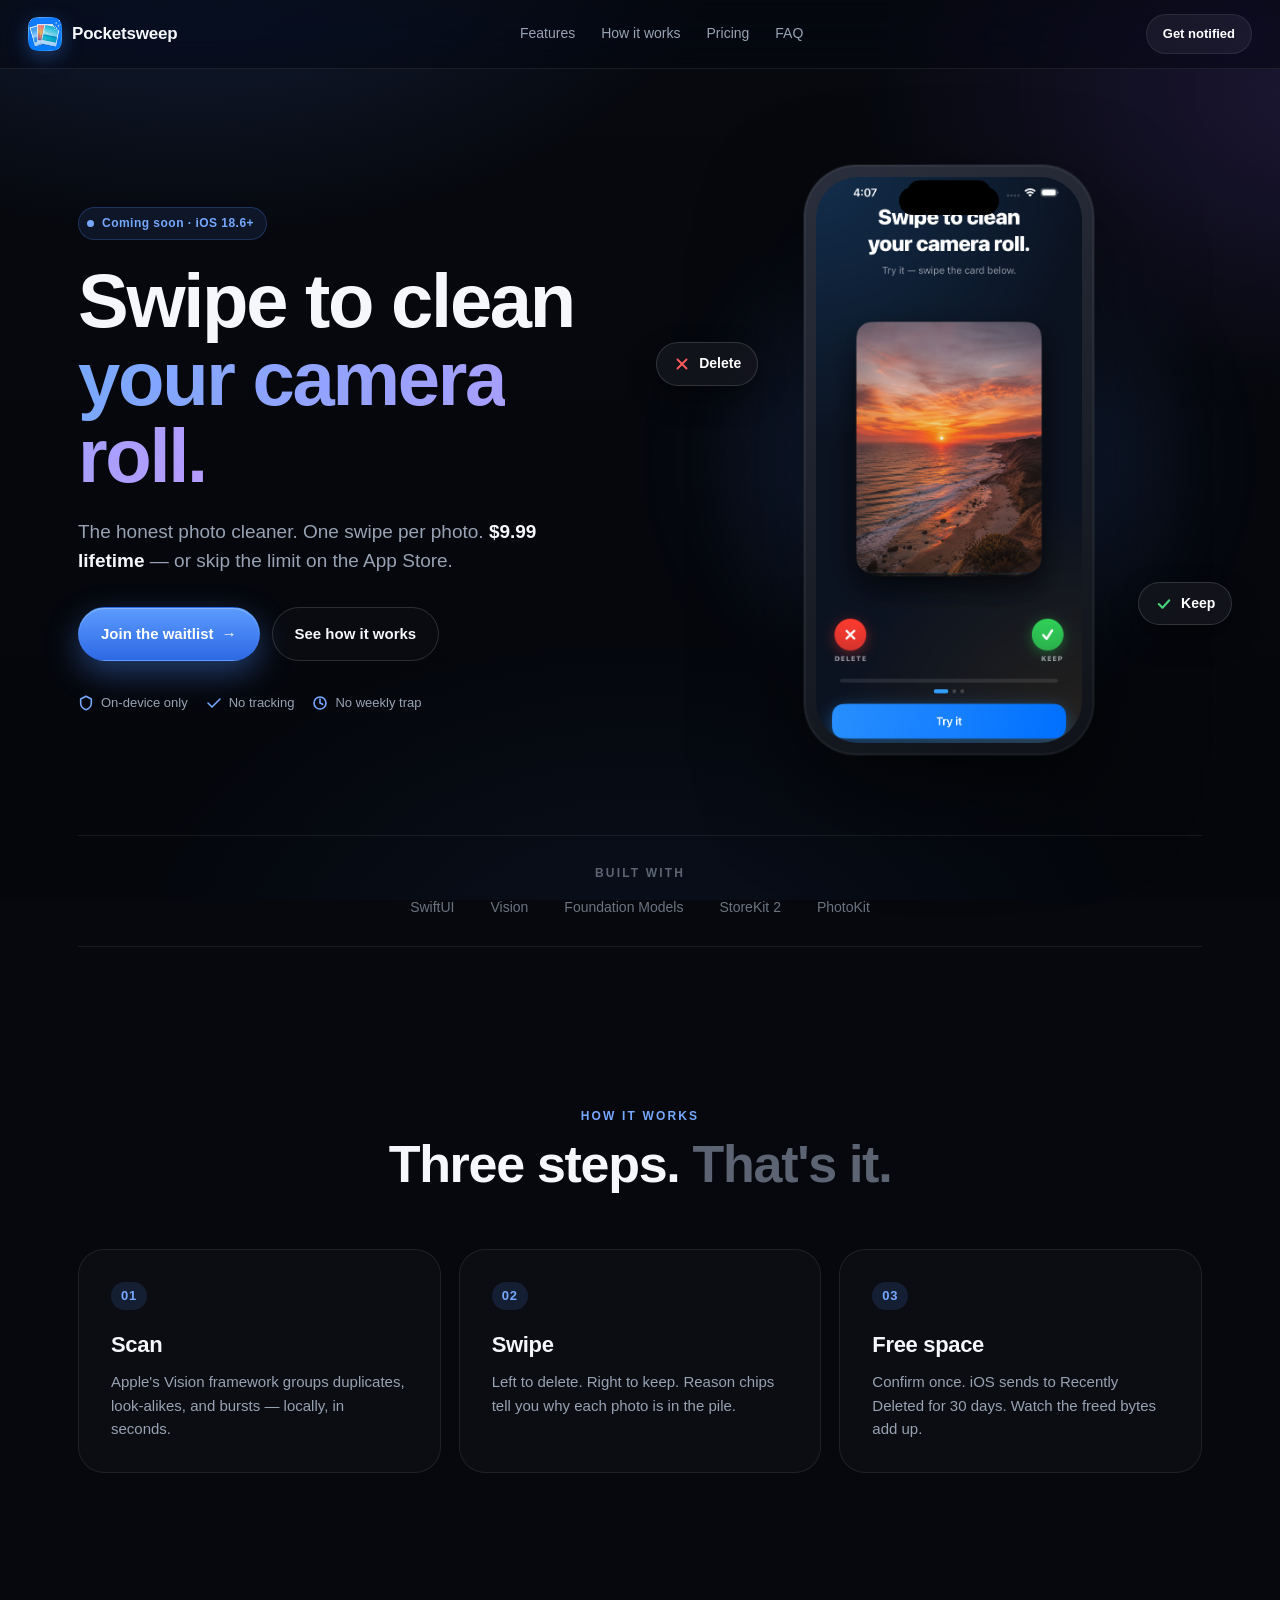
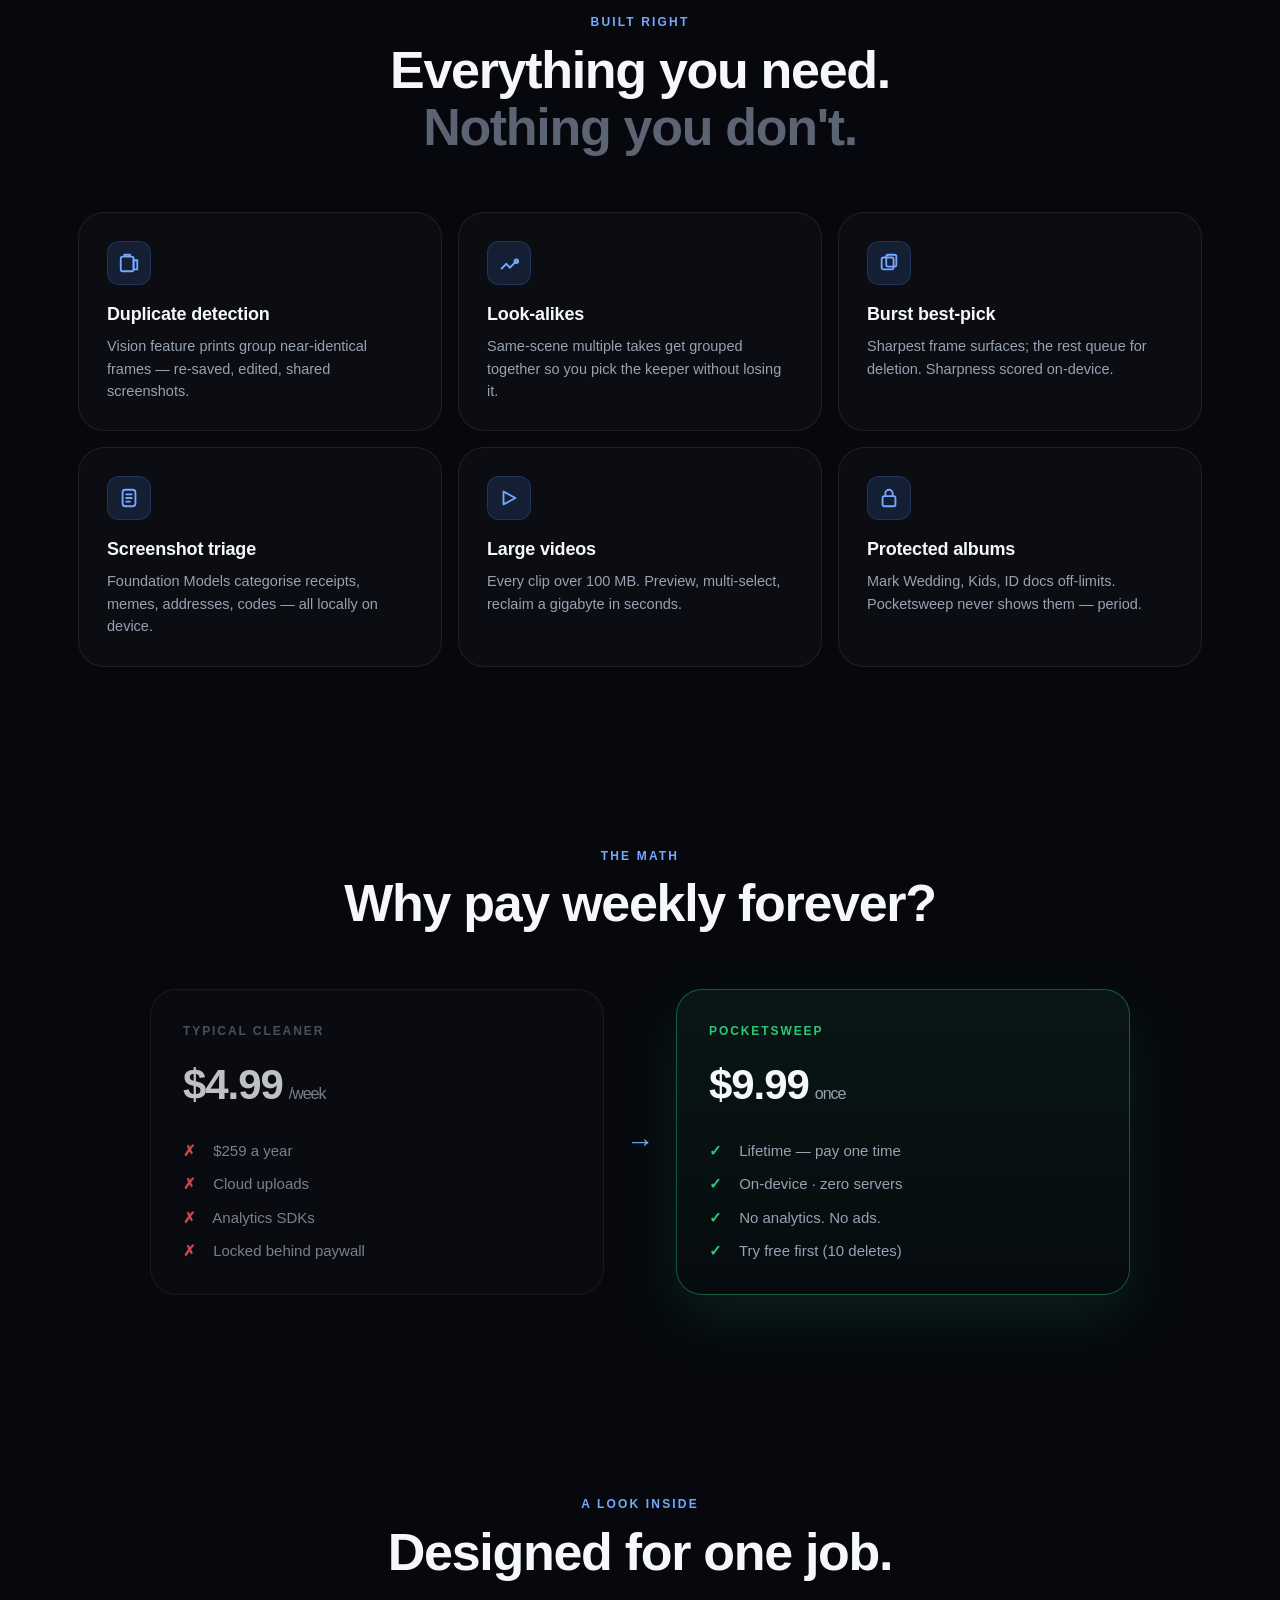
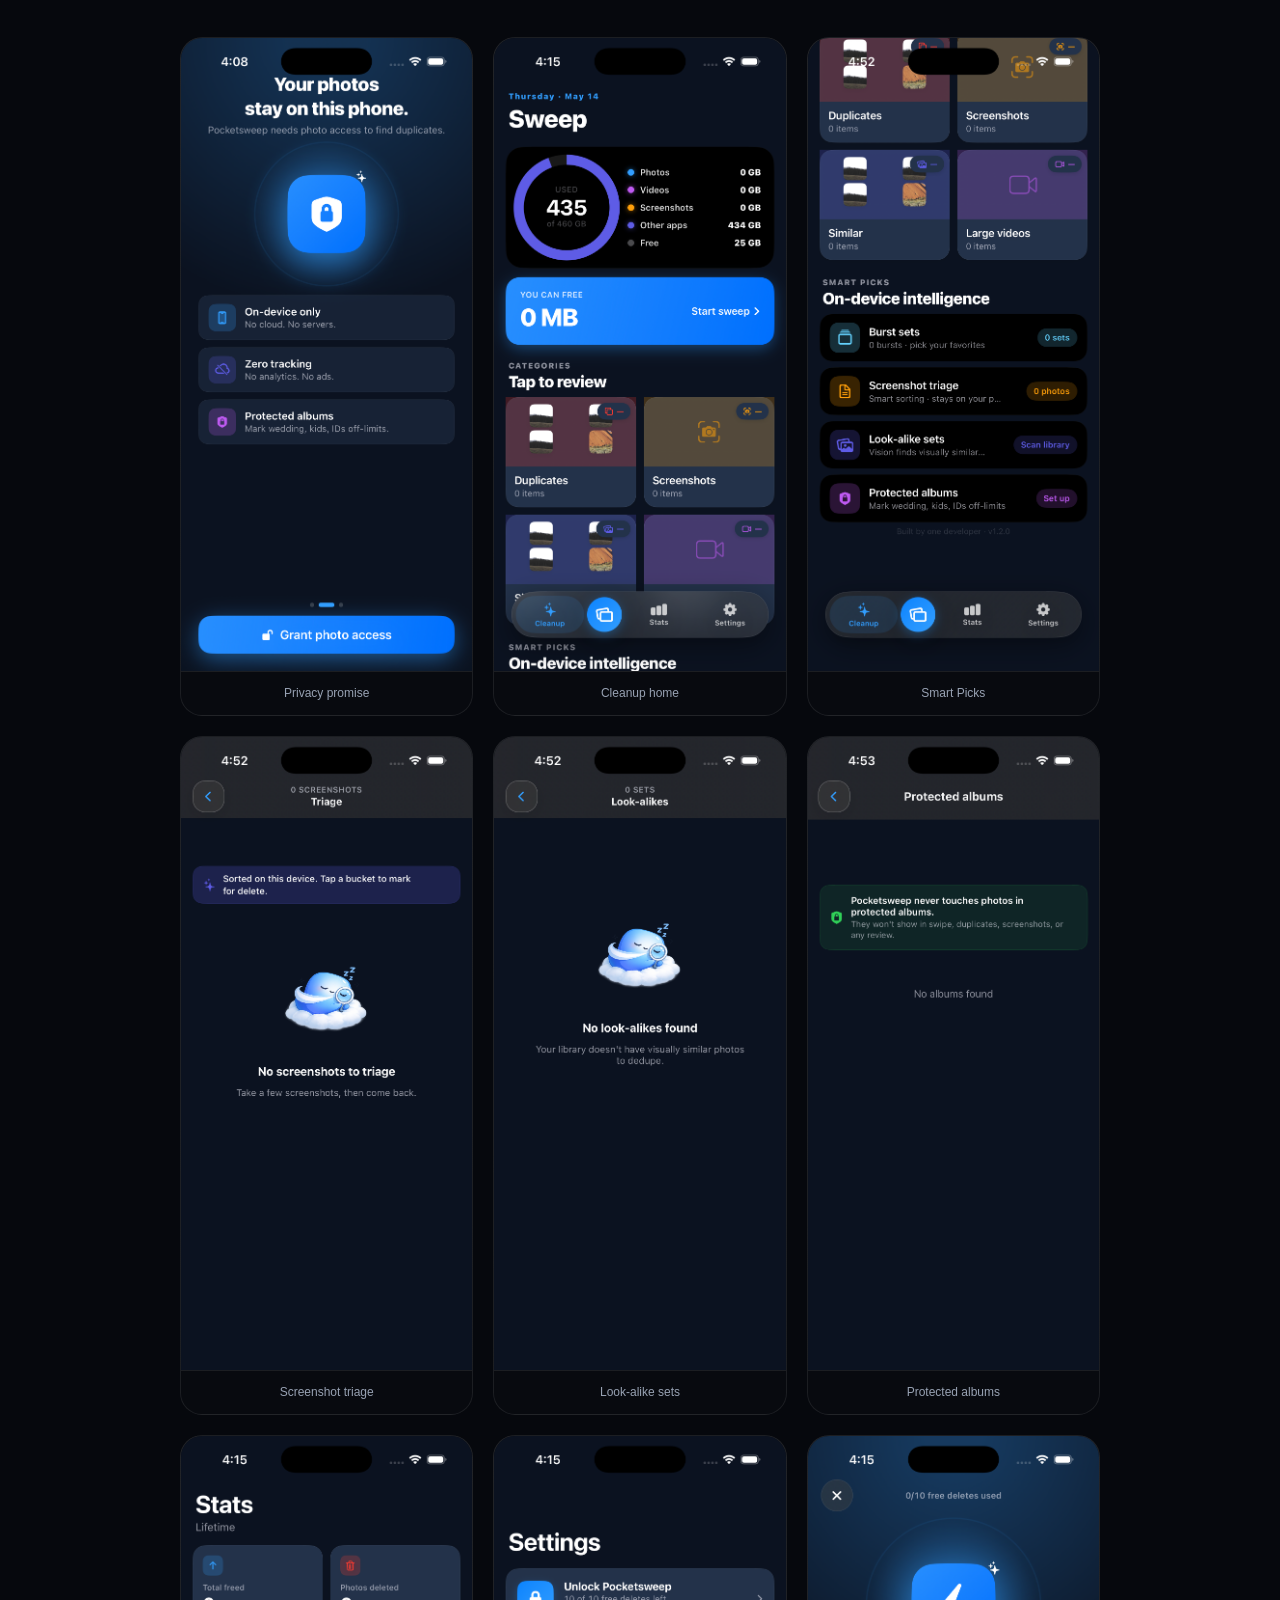
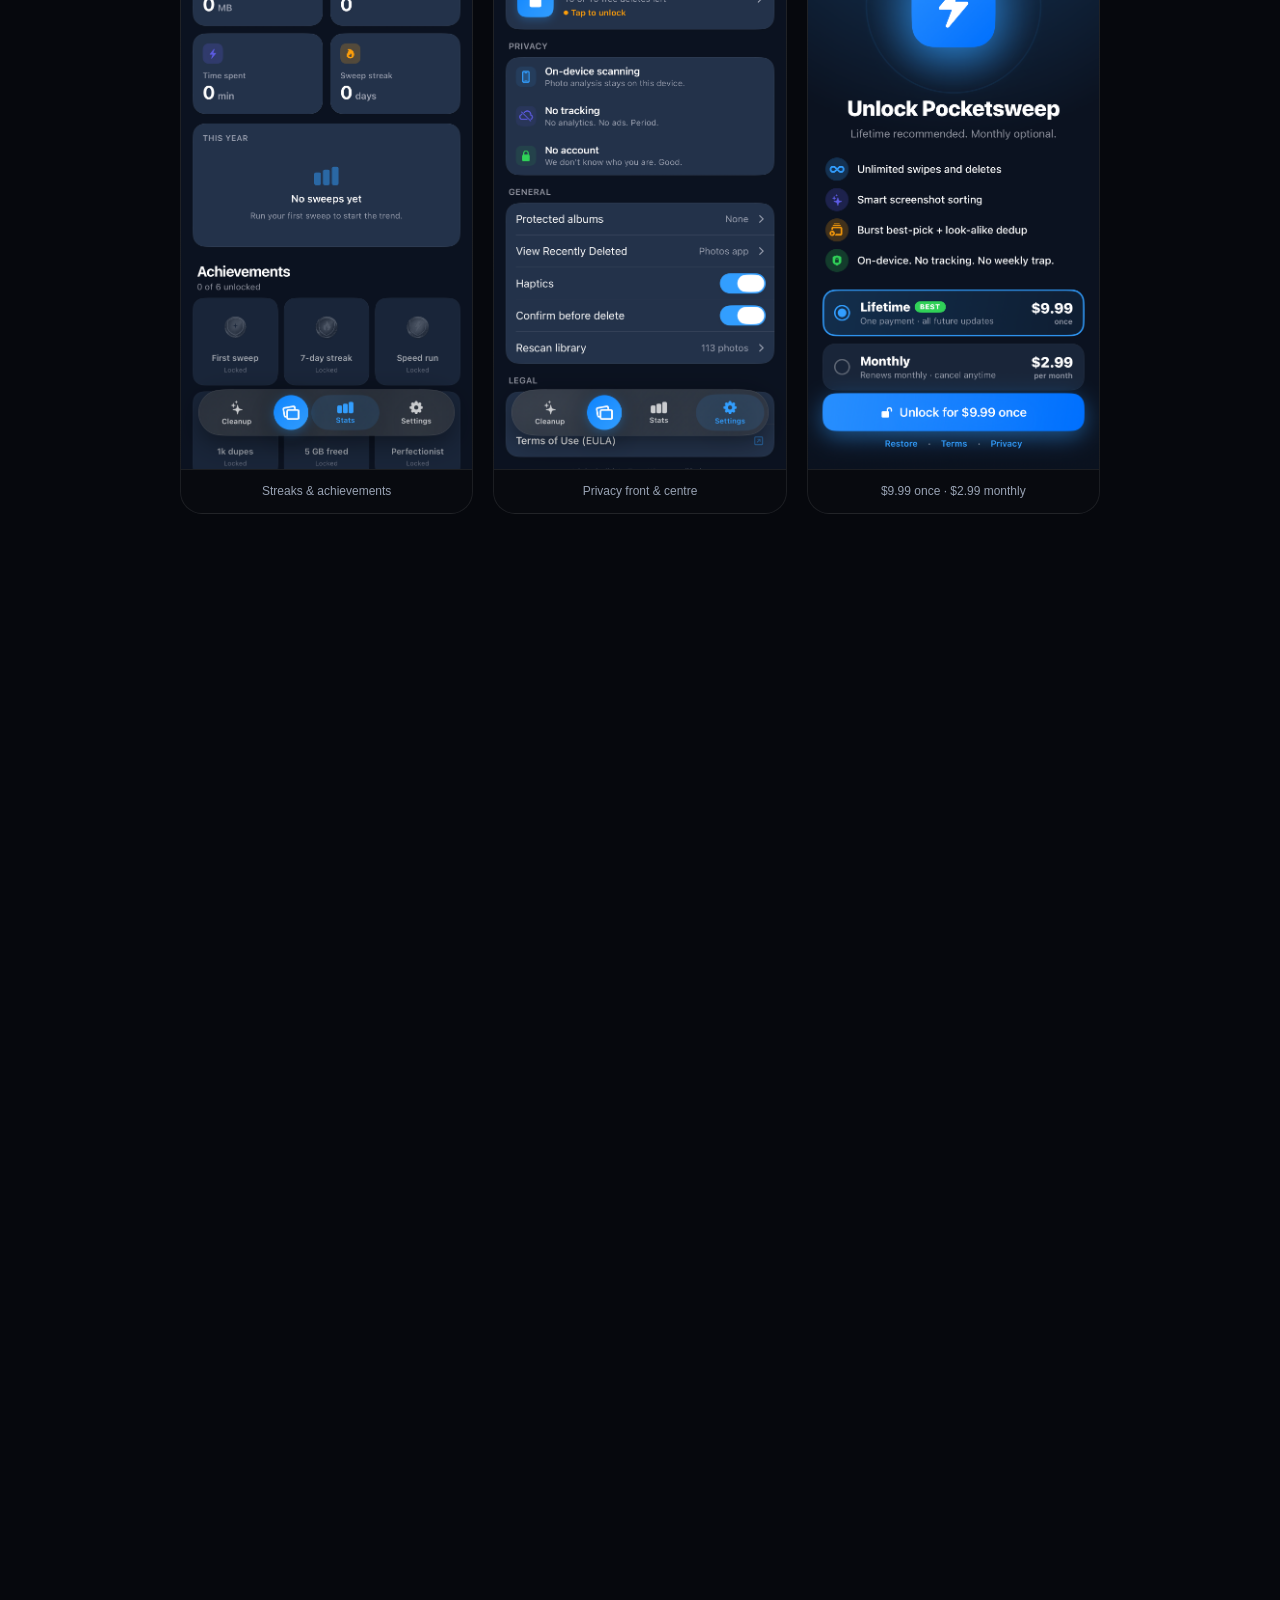
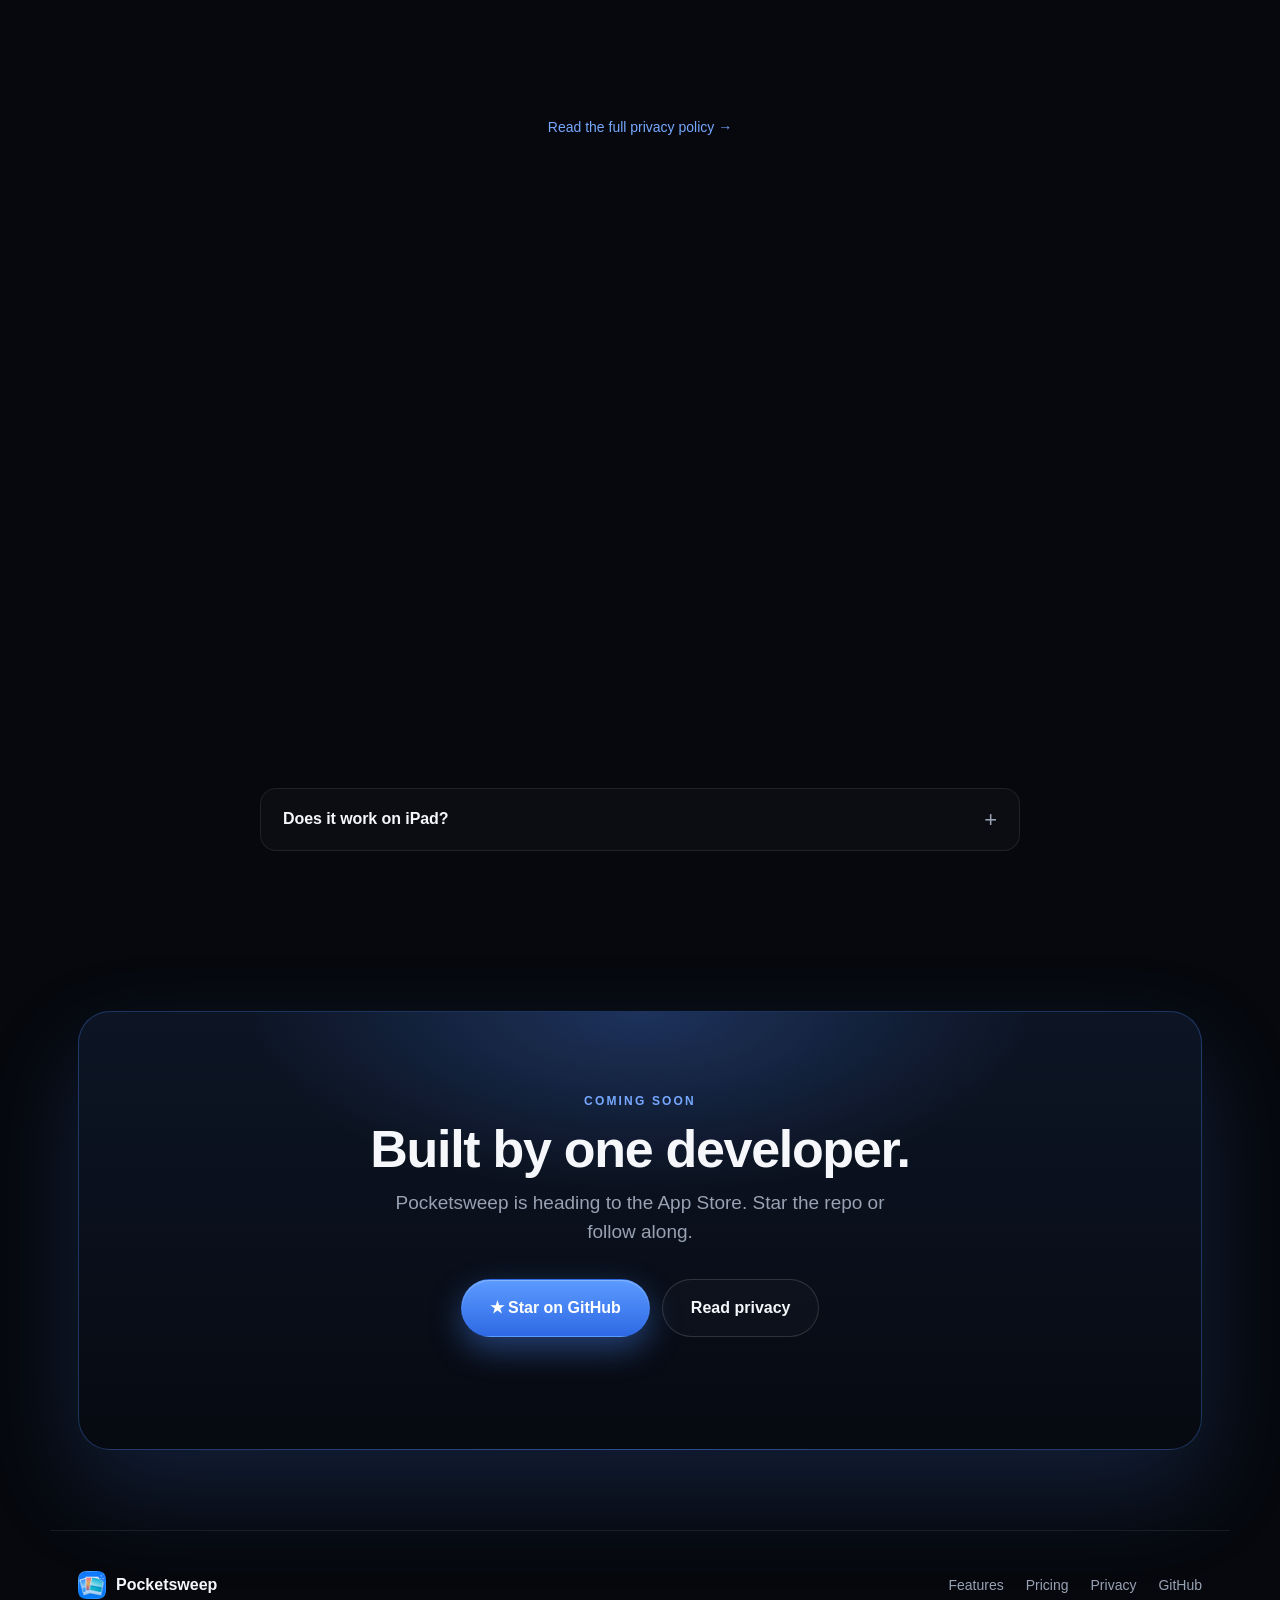
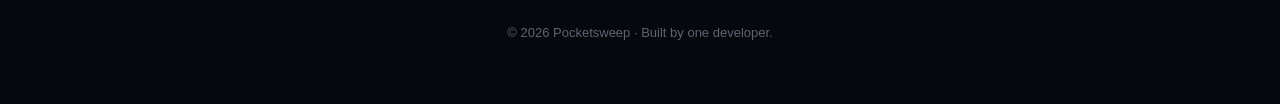
==== commit 4caef6fa: "feat(gallery): 3x3 layout — add Smart Picks, Triage, Look-alikes, Protected albums" ====
--- a/index.html
+++ b/index.html
@@ -180,12 +180,16 @@
       <p class="kicker">A look inside</p>
       <h2>Designed for one job.</h2>
     </header>
-    <div class="shots">
+    <div class="shots three">
       <figure class="shot reveal"><img src="assets/02-onboard-permission.png" alt="Privacy promise screen" /><figcaption>Privacy promise</figcaption></figure>
-      <figure class="shot reveal hero-shot" style="--delay:.08s"><img src="assets/03-home.png" alt="Cleanup home with categories" /><figcaption>Categories ranked by space-per-tap</figcaption></figure>
-      <figure class="shot reveal" style="--delay:.16s"><img src="assets/04-stats.png" alt="Stats and achievements" /><figcaption>Streaks &amp; achievements</figcaption></figure>
-      <figure class="shot reveal" style="--delay:.24s"><img src="assets/05-settings.png" alt="Settings privacy section" /><figcaption>Privacy front &amp; centre</figcaption></figure>
-      <figure class="shot reveal" style="--delay:.32s"><img src="assets/06-paywall.png" alt="Paywall pricing" /><figcaption>$9.99 once · $2.99 monthly</figcaption></figure>
+      <figure class="shot reveal" style="--delay:.06s"><img src="assets/03-home.png" alt="Cleanup home with categories" /><figcaption>Cleanup home</figcaption></figure>
+      <figure class="shot reveal" style="--delay:.12s"><img src="assets/07-smart-picks.png" alt="Smart Picks — on-device intelligence" /><figcaption>Smart Picks</figcaption></figure>
+      <figure class="shot reveal" style="--delay:.18s"><img src="assets/08-triage.png" alt="Screenshot triage view" /><figcaption>Screenshot triage</figcaption></figure>
+      <figure class="shot reveal" style="--delay:.24s"><img src="assets/09-lookalike.png" alt="Look-alike sets view" /><figcaption>Look-alike sets</figcaption></figure>
+      <figure class="shot reveal" style="--delay:.30s"><img src="assets/10-protected.png" alt="Protected albums view" /><figcaption>Protected albums</figcaption></figure>
+      <figure class="shot reveal" style="--delay:.36s"><img src="assets/04-stats.png" alt="Stats and achievements" /><figcaption>Streaks &amp; achievements</figcaption></figure>
+      <figure class="shot reveal" style="--delay:.42s"><img src="assets/05-settings.png" alt="Settings privacy section" /><figcaption>Privacy front &amp; centre</figcaption></figure>
+      <figure class="shot reveal" style="--delay:.48s"><img src="assets/06-paywall.png" alt="Paywall pricing" /><figcaption>$9.99 once · $2.99 monthly</figcaption></figure>
     </div>
   </section>
 
--- a/style.css
+++ b/style.css
@@ -390,6 +390,13 @@
   gap: 14px;
   align-items: end;
 }
+.shots.three {
+  grid-template-columns: repeat(3, 1fr);
+  gap: 20px;
+  max-width: 920px;
+  margin: 0 auto;
+  align-items: stretch;
+}
 .shot {
   margin: 0;
   background: linear-gradient(180deg, rgba(255,255,255,0.04), rgba(255,255,255,0.01));
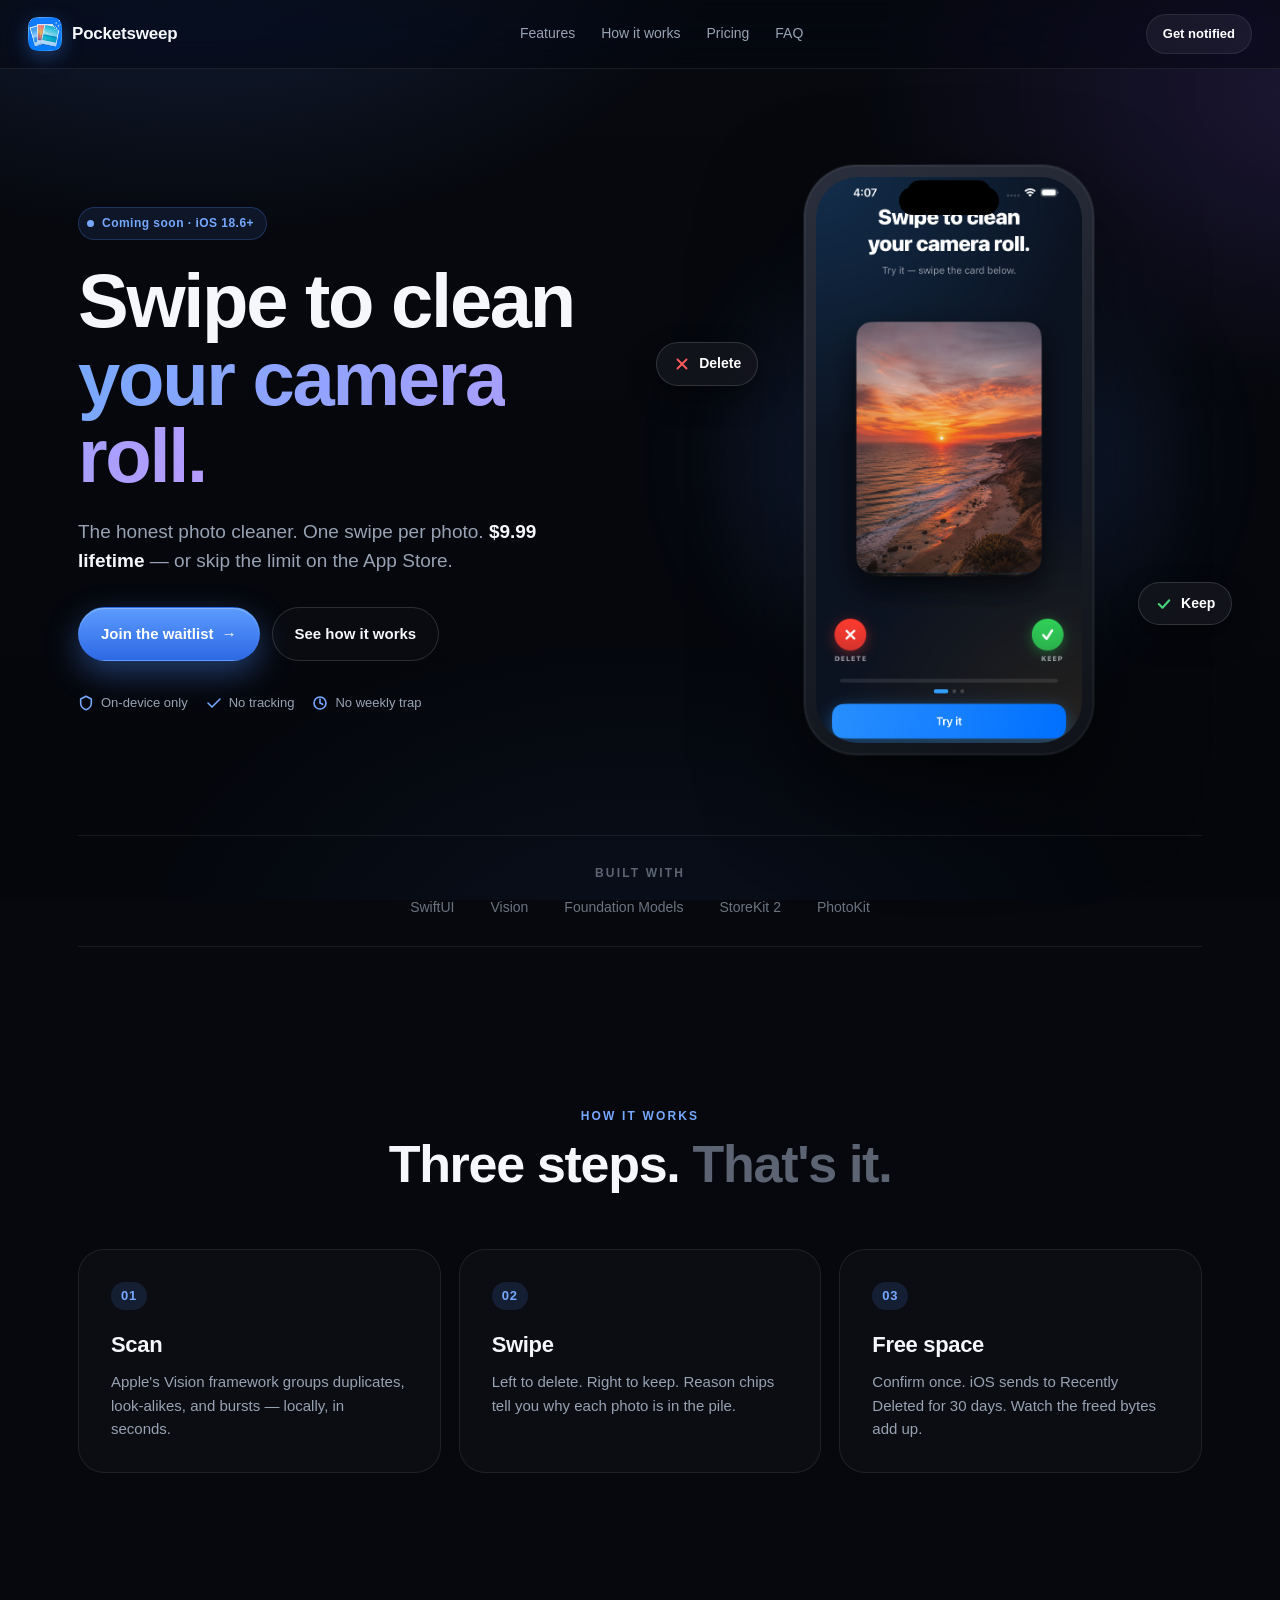
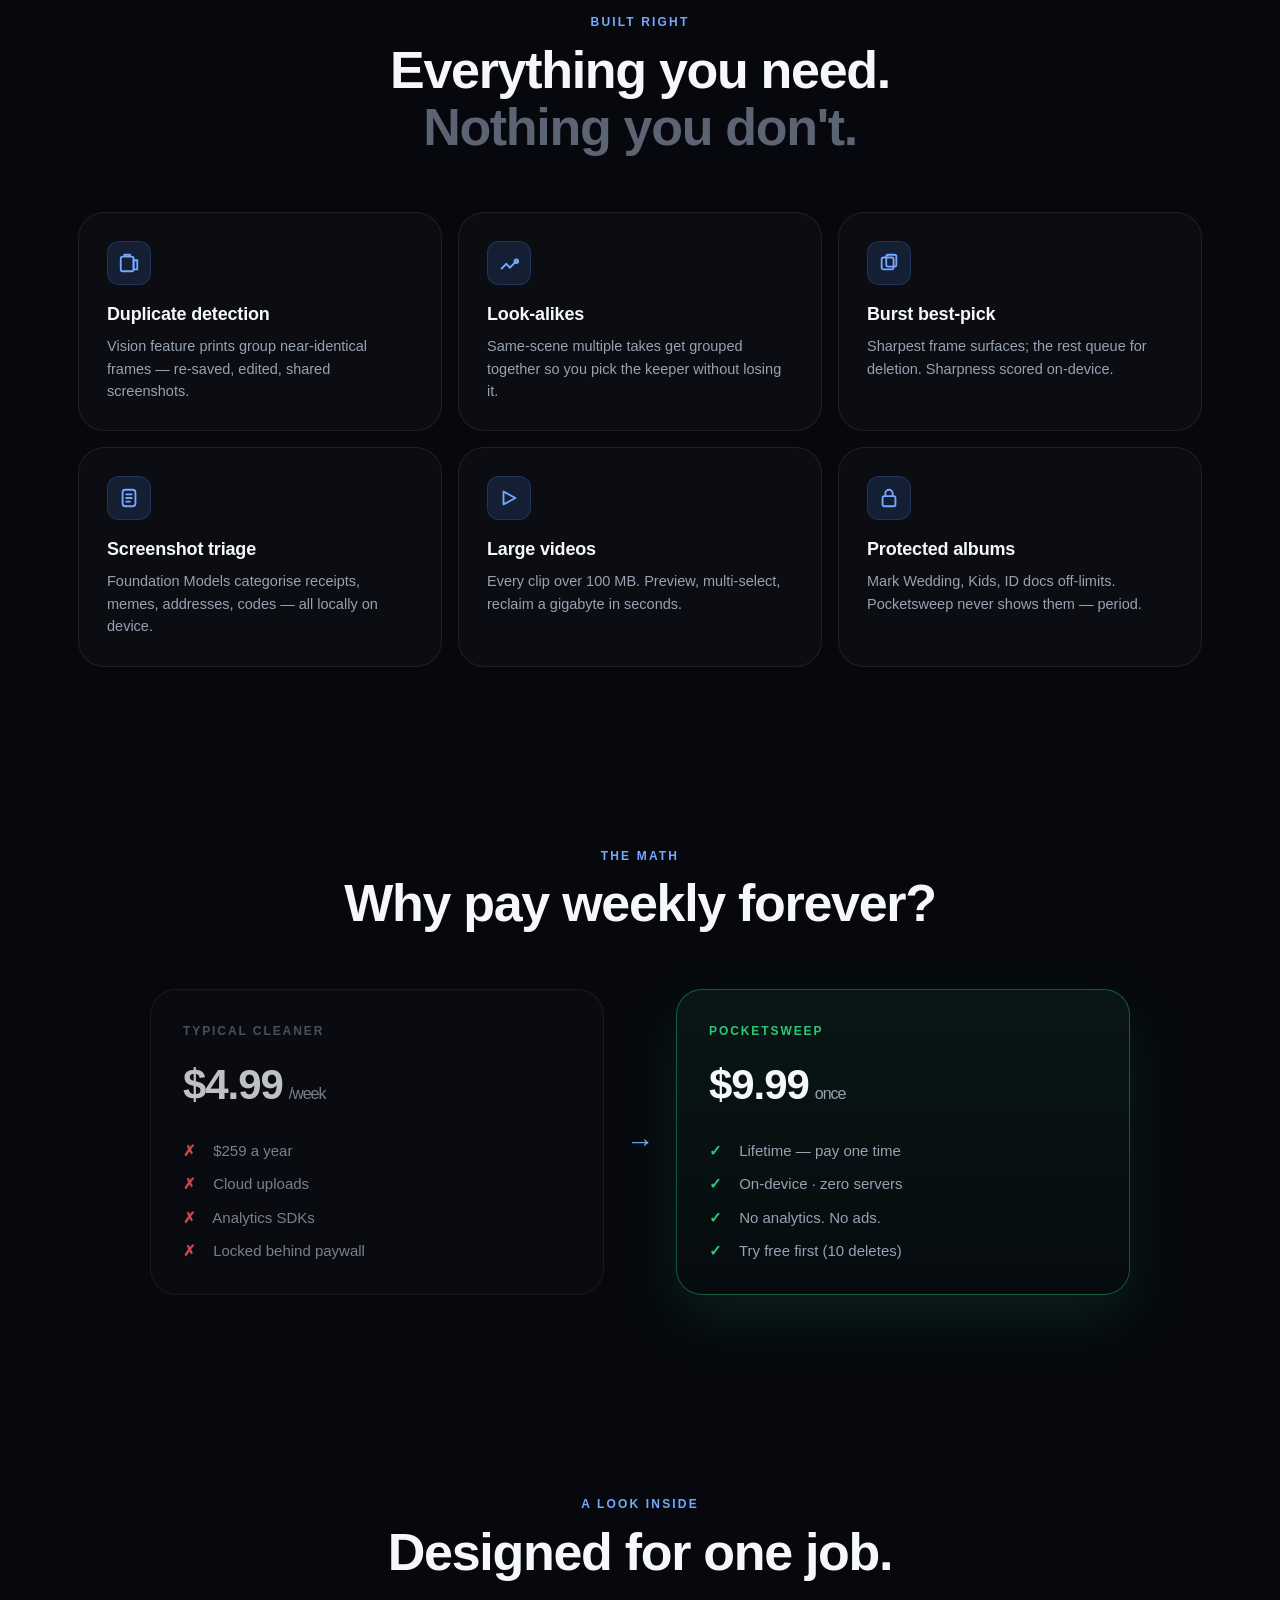
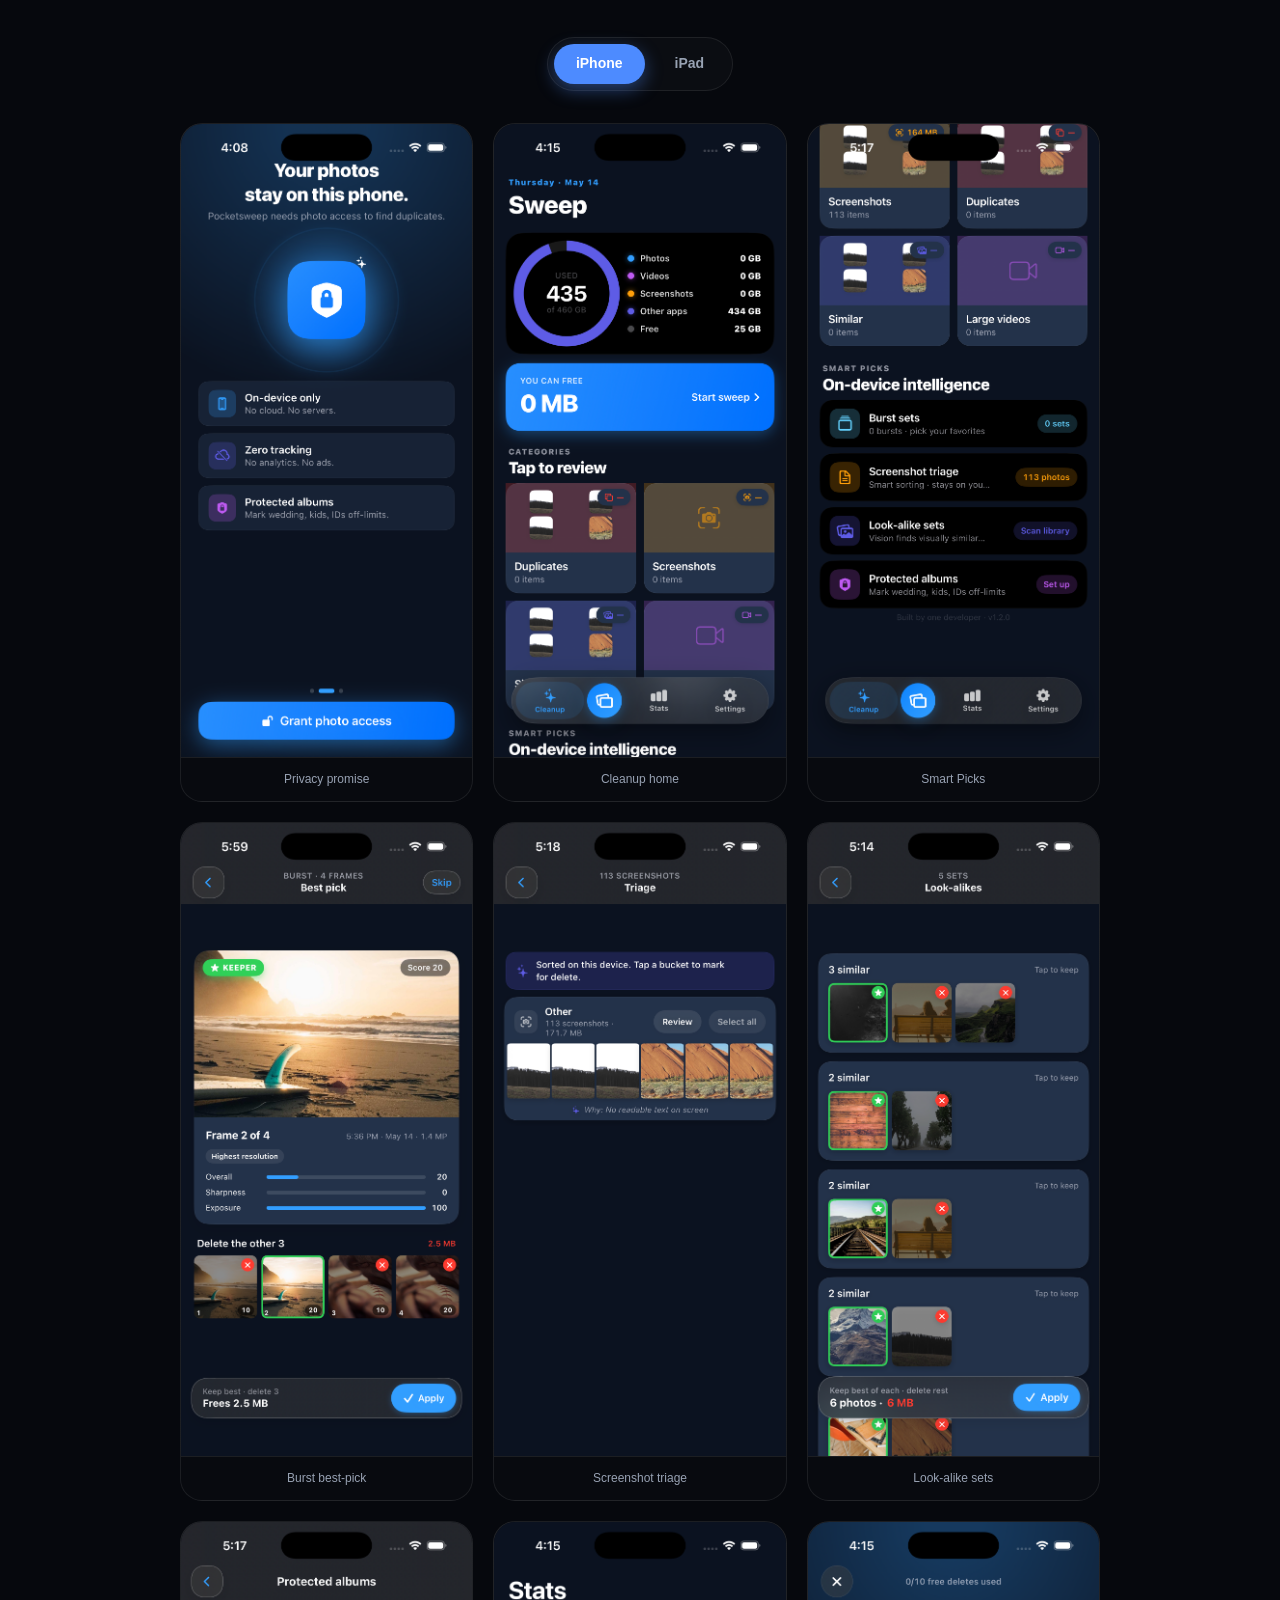
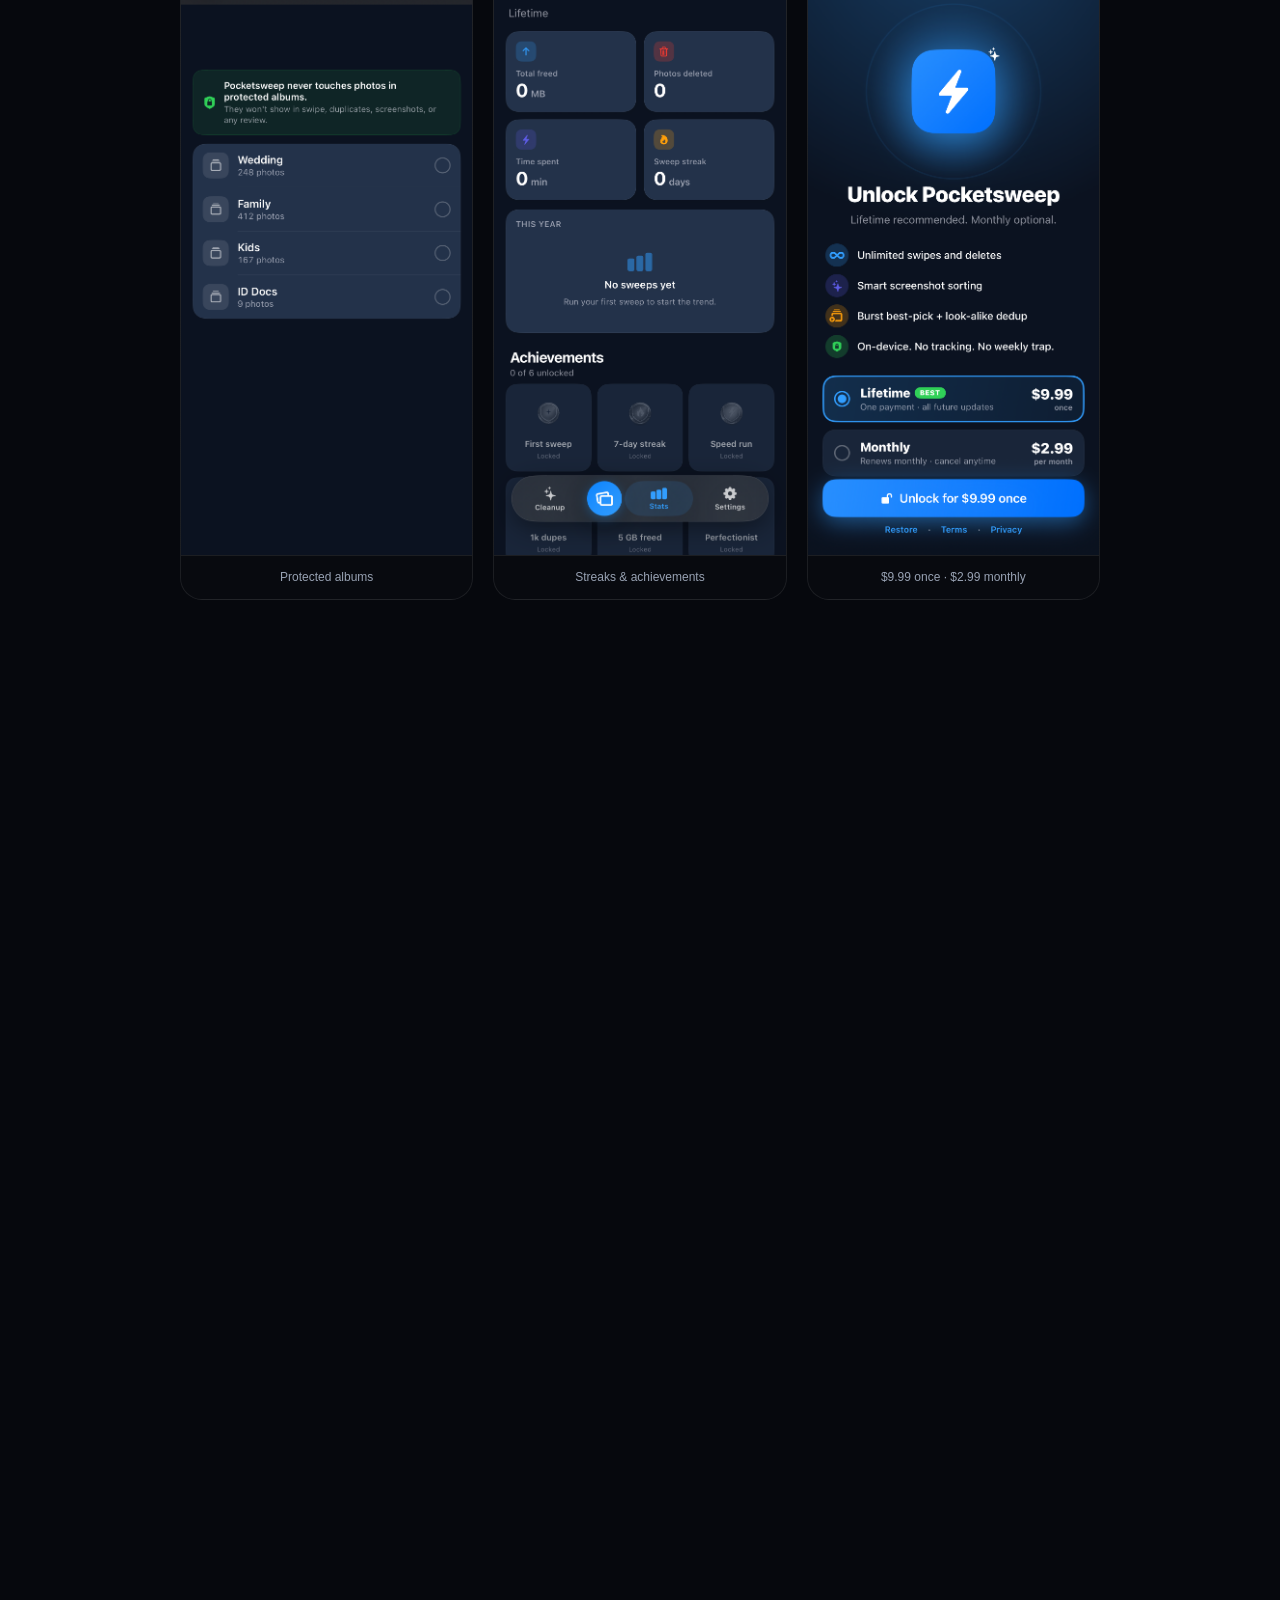
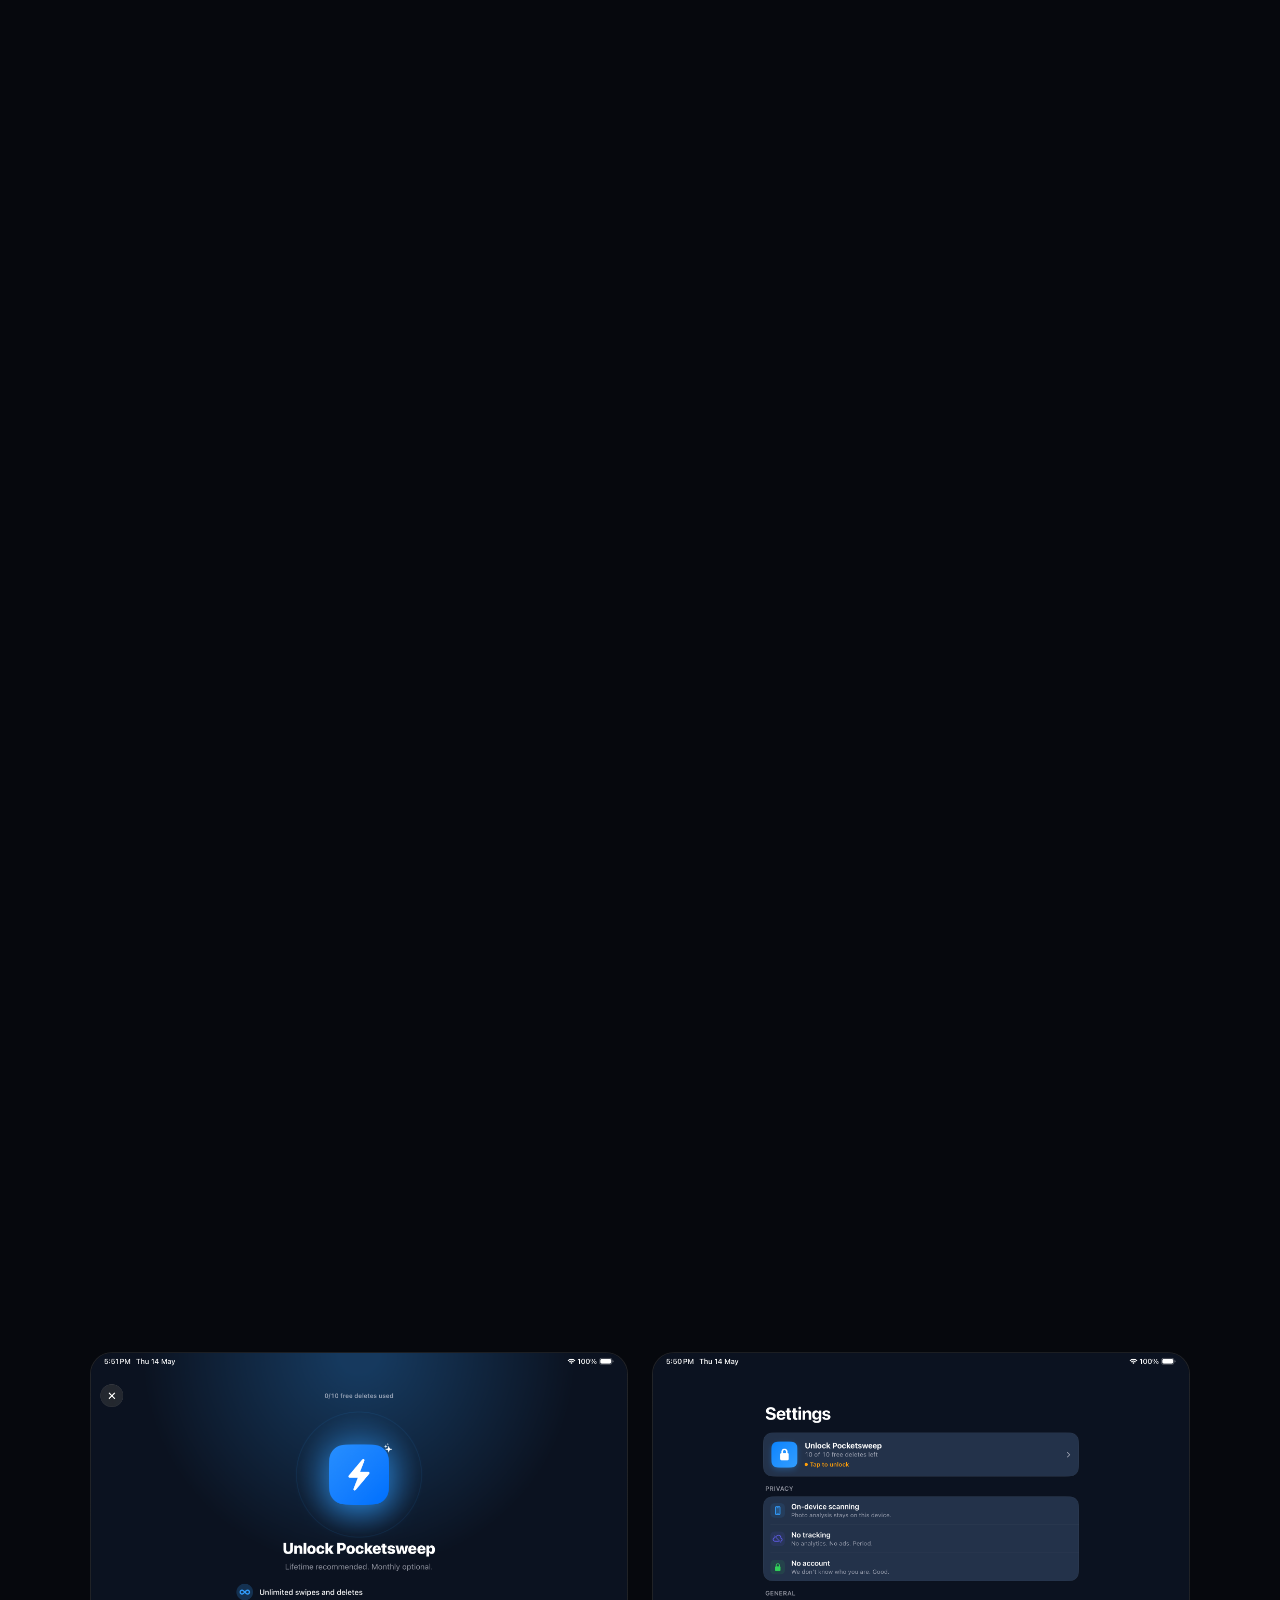
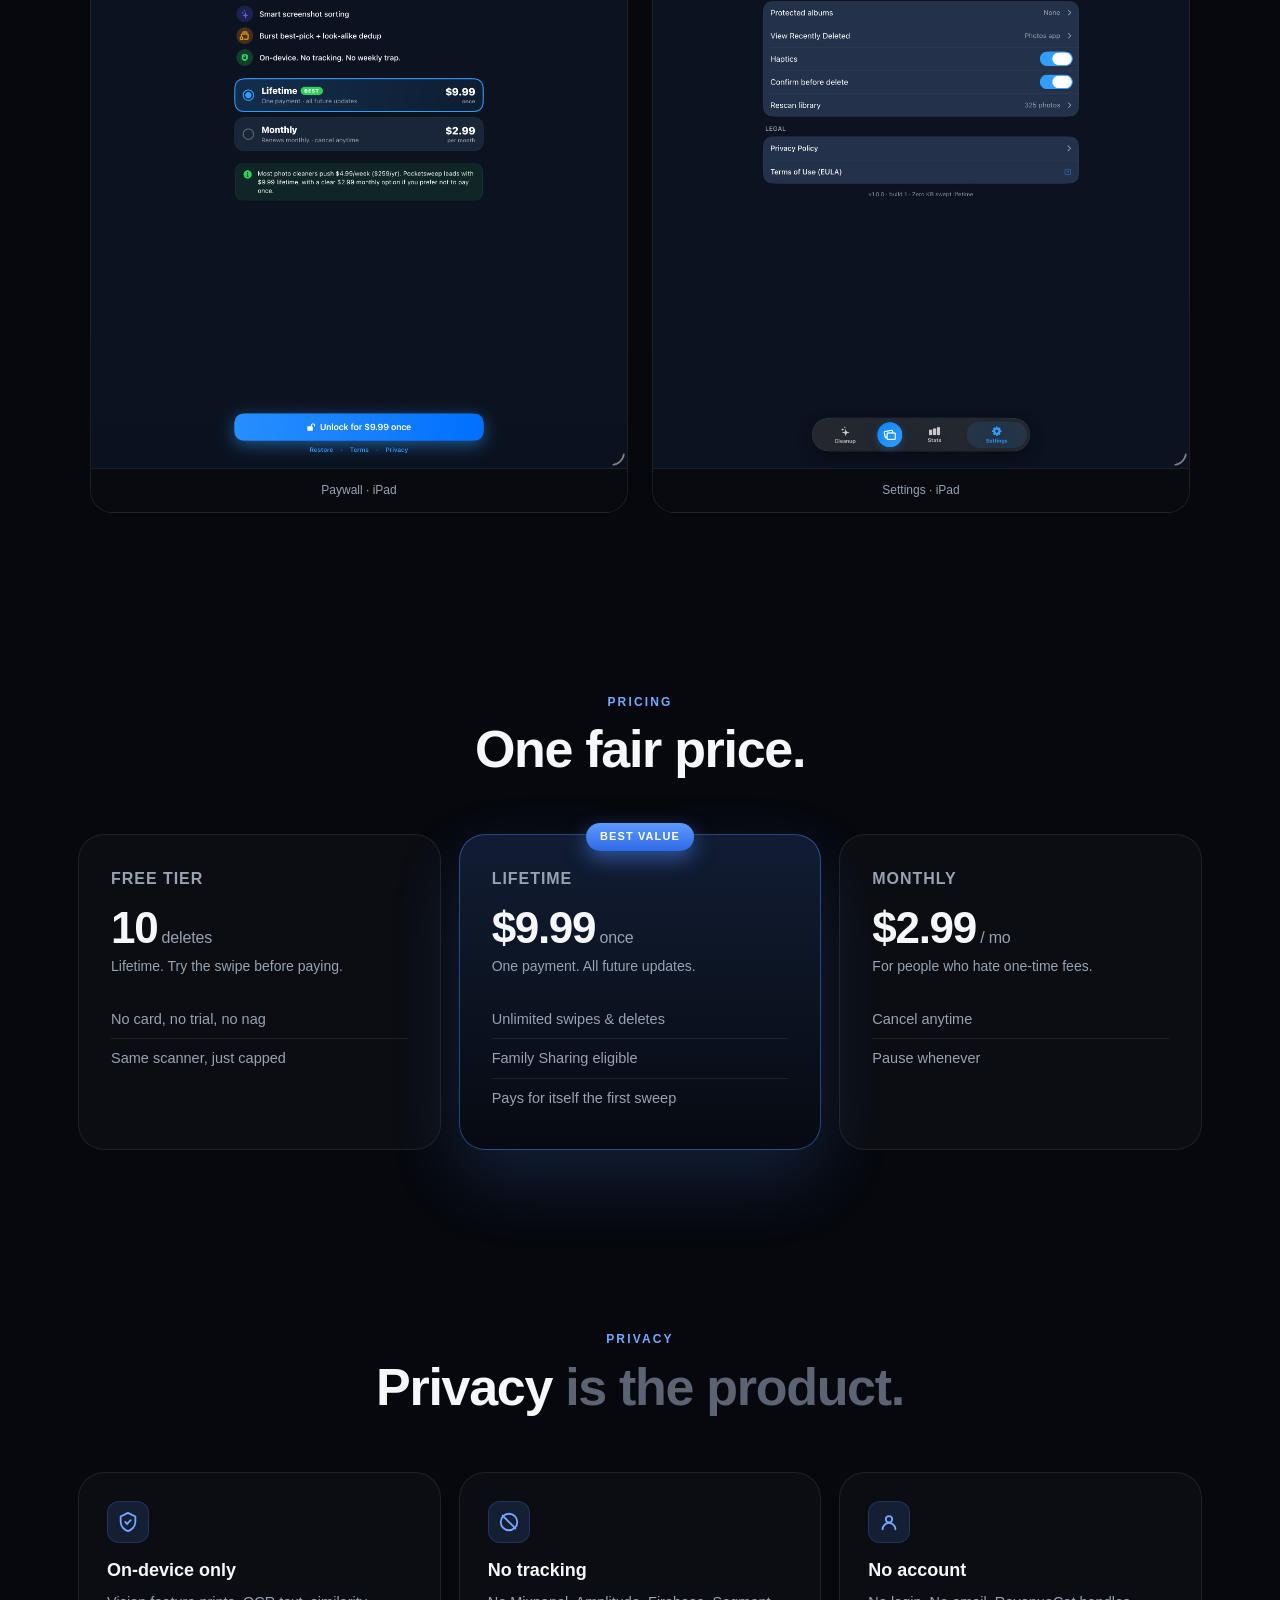
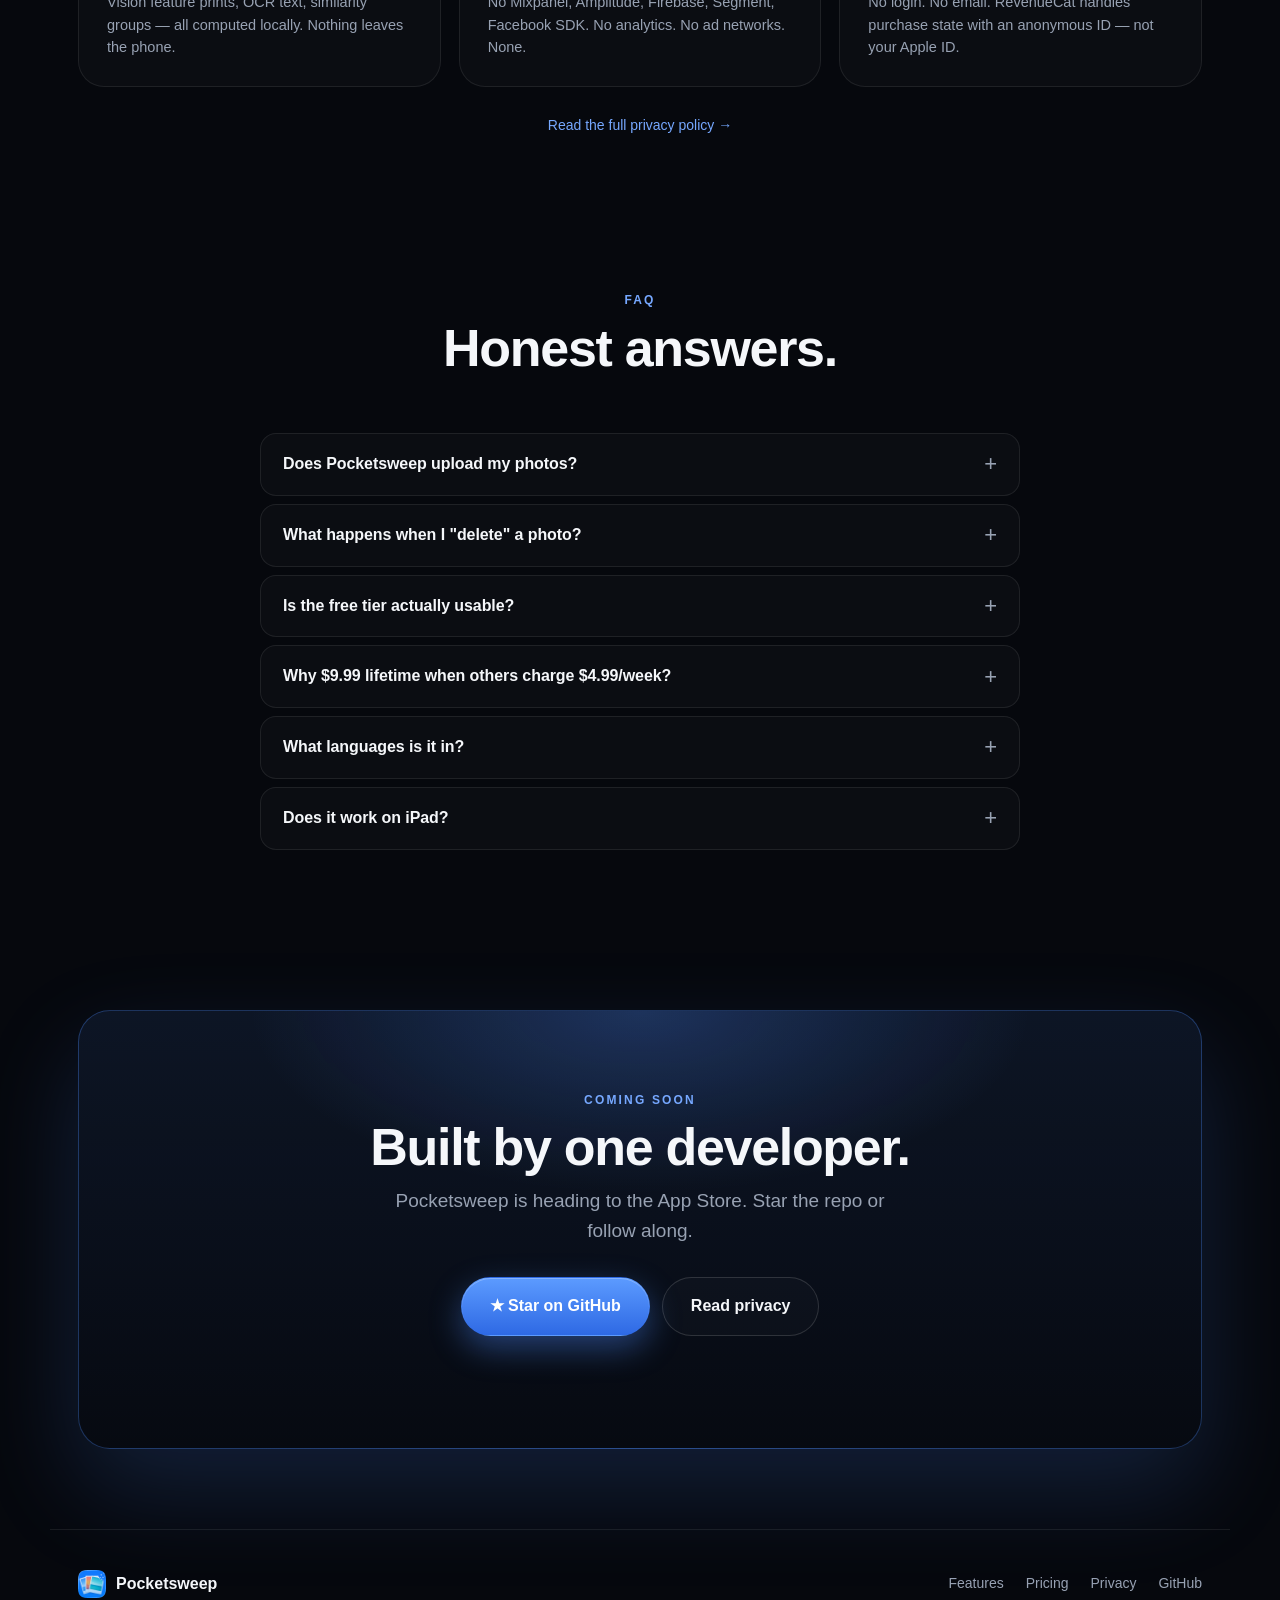
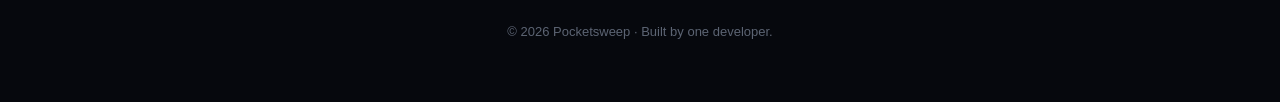
==== commit 5bc294ed: "feat(gallery): iPhone/iPad tab switcher + Burst best-pick screen" ====
--- a/index.html
+++ b/index.html
@@ -180,16 +180,32 @@
       <p class="kicker">A look inside</p>
       <h2>Designed for one job.</h2>
     </header>
-    <div class="shots three">
+    <div class="device-tabs reveal">
+      <button class="device-tab active" data-target="iphone-shots">iPhone</button>
+      <button class="device-tab" data-target="ipad-shots">iPad</button>
+    </div>
+
+    <div class="shots three" id="iphone-shots">
       <figure class="shot reveal"><img src="assets/02-onboard-permission.png" alt="Privacy promise screen" /><figcaption>Privacy promise</figcaption></figure>
       <figure class="shot reveal" style="--delay:.06s"><img src="assets/03-home.png" alt="Cleanup home with categories" /><figcaption>Cleanup home</figcaption></figure>
       <figure class="shot reveal" style="--delay:.12s"><img src="assets/07-smart-picks.png" alt="Smart Picks — on-device intelligence" /><figcaption>Smart Picks</figcaption></figure>
-      <figure class="shot reveal" style="--delay:.18s"><img src="assets/08-triage.png" alt="Screenshot triage view" /><figcaption>Screenshot triage</figcaption></figure>
-      <figure class="shot reveal" style="--delay:.24s"><img src="assets/09-lookalike.png" alt="Look-alike sets view" /><figcaption>Look-alike sets</figcaption></figure>
-      <figure class="shot reveal" style="--delay:.30s"><img src="assets/10-protected.png" alt="Protected albums view" /><figcaption>Protected albums</figcaption></figure>
-      <figure class="shot reveal" style="--delay:.36s"><img src="assets/04-stats.png" alt="Stats and achievements" /><figcaption>Streaks &amp; achievements</figcaption></figure>
-      <figure class="shot reveal" style="--delay:.42s"><img src="assets/05-settings.png" alt="Settings privacy section" /><figcaption>Privacy front &amp; centre</figcaption></figure>
+      <figure class="shot reveal" style="--delay:.18s"><img src="assets/11-bursts.png" alt="Burst best-pick view" /><figcaption>Burst best-pick</figcaption></figure>
+      <figure class="shot reveal" style="--delay:.24s"><img src="assets/08-triage.png" alt="Screenshot triage view" /><figcaption>Screenshot triage</figcaption></figure>
+      <figure class="shot reveal" style="--delay:.30s"><img src="assets/09-lookalike.png" alt="Look-alike sets view" /><figcaption>Look-alike sets</figcaption></figure>
+      <figure class="shot reveal" style="--delay:.36s"><img src="assets/10-protected.png" alt="Protected albums view" /><figcaption>Protected albums</figcaption></figure>
+      <figure class="shot reveal" style="--delay:.42s"><img src="assets/04-stats.png" alt="Stats and achievements" /><figcaption>Streaks &amp; achievements</figcaption></figure>
       <figure class="shot reveal" style="--delay:.48s"><img src="assets/06-paywall.png" alt="Paywall pricing" /><figcaption>$9.99 once · $2.99 monthly</figcaption></figure>
+    </div>
+
+    <div class="shots two ipad" id="ipad-shots" hidden>
+      <figure class="shot reveal"><img src="assets/ipad/03-home.png" alt="iPad — Cleanup home" /><figcaption>Cleanup home · iPad</figcaption></figure>
+      <figure class="shot reveal" style="--delay:.06s"><img src="assets/ipad/07-smart-picks.png" alt="iPad — Smart Picks" /><figcaption>Smart Picks · iPad</figcaption></figure>
+      <figure class="shot reveal" style="--delay:.12s"><img src="assets/ipad/11-bursts.png" alt="iPad — Burst best-pick" /><figcaption>Burst best-pick · iPad</figcaption></figure>
+      <figure class="shot reveal" style="--delay:.18s"><img src="assets/ipad/09-lookalike.png" alt="iPad — Look-alikes" /><figcaption>Look-alike sets · iPad</figcaption></figure>
+      <figure class="shot reveal" style="--delay:.24s"><img src="assets/ipad/08-triage.png" alt="iPad — Screenshot triage" /><figcaption>Screenshot triage · iPad</figcaption></figure>
+      <figure class="shot reveal" style="--delay:.30s"><img src="assets/ipad/10-protected.png" alt="iPad — Protected albums" /><figcaption>Protected albums · iPad</figcaption></figure>
+      <figure class="shot reveal" style="--delay:.36s"><img src="assets/ipad/06-paywall.png" alt="iPad — Paywall" /><figcaption>Paywall · iPad</figcaption></figure>
+      <figure class="shot reveal" style="--delay:.42s"><img src="assets/ipad/05-settings.png" alt="iPad — Settings" /><figcaption>Settings · iPad</figcaption></figure>
     </div>
   </section>
 
@@ -309,6 +325,16 @@
     }
   }, { threshold: 0.12, rootMargin: '0px 0px -40px 0px' });
   document.querySelectorAll('.reveal').forEach(el => io.observe(el));
+
+  document.querySelectorAll('.device-tab').forEach(btn => {
+    btn.addEventListener('click', () => {
+      const target = btn.dataset.target;
+      document.querySelectorAll('.device-tab').forEach(b => b.classList.toggle('active', b === btn));
+      document.querySelectorAll('.gallery .shots').forEach(s => {
+        s.hidden = (s.id !== target);
+      });
+    });
+  });
 })();
 </script>
 
--- a/style.css
+++ b/style.css
@@ -397,6 +397,45 @@
   margin: 0 auto;
   align-items: stretch;
 }
+.shots.two.ipad {
+  grid-template-columns: repeat(2, 1fr);
+  gap: 24px;
+  max-width: 1100px;
+  margin: 0 auto;
+  align-items: stretch;
+}
+.shots.two.ipad .shot img { aspect-ratio: 3 / 4; object-fit: cover; }
+
+.device-tabs {
+  display: flex;
+  justify-content: center;
+  gap: 8px;
+  margin: 0 auto 32px;
+  padding: 6px;
+  background: var(--bg-card);
+  border: 1px solid var(--border);
+  border-radius: 999px;
+  width: fit-content;
+}
+.device-tab {
+  appearance: none;
+  background: transparent;
+  border: 0;
+  color: var(--text-dim);
+  font: inherit;
+  font-weight: 600;
+  font-size: 14px;
+  padding: 9px 22px;
+  border-radius: 999px;
+  cursor: pointer;
+  transition: background .2s var(--ease), color .2s var(--ease);
+}
+.device-tab.active {
+  background: var(--accent);
+  color: #fff;
+  box-shadow: 0 6px 18px rgba(77,139,255,0.4);
+}
+.device-tab:not(.active):hover { color: #fff; }
 .shot {
   margin: 0;
   background: linear-gradient(180deg, rgba(255,255,255,0.04), rgba(255,255,255,0.01));
@@ -557,13 +596,15 @@
 .article-wrap a { color: var(--accent-2); }
 
 /* ───── Reveal animations ───── */
-.has-js .reveal {
-  opacity: 0;
-  transform: translateY(18px);
-  transition: opacity .7s var(--ease), transform .7s var(--ease);
-  transition-delay: var(--delay, 0s);
-}
-.has-js .reveal.in { opacity: 1; transform: none; }
+@media (min-width: 768px) {
+  .has-js .reveal {
+    opacity: 0;
+    transform: translateY(18px);
+    transition: opacity .7s var(--ease), transform .7s var(--ease);
+    transition-delay: var(--delay, 0s);
+  }
+  .has-js .reveal.in { opacity: 1; transform: none; }
+}
 
 @media (prefers-reduced-motion: reduce) {
   .reveal { opacity: 1; transform: none; transition: none; }
@@ -572,25 +613,77 @@
 
 /* ───── Responsive ───── */
 @media (max-width: 980px) {
-  .nav { grid-template-columns: auto auto; gap: 12px; padding: 12px 18px; }
+  .nav { grid-template-columns: auto 1fr auto; gap: 10px; padding: 12px 16px; }
   .nav-links { display: none; }
+  .nav-cta { padding: 8px 13px; font-size: 12px; justify-self: end; }
+  .brand-name { font-size: 16px; }
   main { padding: 0 18px; }
-  .hero { grid-template-columns: 1fr; gap: 40px; padding: 60px 0 40px; }
-  .hero-stage { order: -1; min-height: 480px; }
-  .device { width: 240px; height: 490px; padding: 10px; }
-  .device-notch { width: 84px; height: 24px; top: 18px; }
-  .steps, .feature-grid, .plans, .privacy-grid { grid-template-columns: 1fr; }
-  .shots { grid-template-columns: repeat(2, 1fr); }
-  .shot.hero-shot { transform: none; }
-  .vs-grid { grid-template-columns: 1fr; }
-  .vs-arrow { transform: rotate(90deg); padding: 8px 0; }
-  .footer-inner { flex-direction: column; align-items: flex-start; }
-}
-
-@media (max-width: 560px) {
-  h1 { font-size: 44px; }
-  .lead { font-size: 17px; }
-  .cta-block { padding: 60px 22px; border-radius: 24px; }
-  .shots { grid-template-columns: 1fr 1fr; }
-  .chip-left, .chip-right { display: none; }
-}
+  .hero {
+    grid-template-columns: 1fr;
+    gap: 30px;
+    padding: 40px 0 30px;
+    text-align: center;
+  }
+  .hero-stage { order: -1; min-height: 460px; }
+  .hero-text { display: flex; flex-direction: column; align-items: center; }
+  .trust { justify-content: center; }
+  .cta-row { justify-content: center; }
+  .lead { margin-left: auto; margin-right: auto; }
+  .device { width: 230px; height: 470px; padding: 10px; border-radius: 42px; }
+  .device-screen { border-radius: 32px; }
+  .device-notch { width: 78px; height: 22px; top: 18px; }
+  .float-chip { display: none; }
+
+  .logos { margin: 0 0 60px; }
+  .logo-row { gap: 18px; font-size: 13px; }
+
+  h1 { font-size: clamp(38px, 9vw, 56px); }
+  h2 { font-size: clamp(28px, 7vw, 38px); }
+  .section-head { margin-bottom: 36px; }
+
+  .steps, .feature-grid, .plans, .privacy-grid { grid-template-columns: 1fr; gap: 12px; }
+  .step, .feature, .plan, .privacy-grid > div { padding: 24px; border-radius: 20px; }
+
+  .plan.best { transform: none; box-shadow: 0 20px 50px rgba(77,139,255,0.18); }
+  .plan.best:hover { transform: none; }
+
+  .shots, .shots.three { grid-template-columns: repeat(2, 1fr); gap: 12px; max-width: none; }
+  .shot.hero-shot { transform: none; box-shadow: none; }
+  .shot.hero-shot:hover { transform: translateY(-4px); }
+  .shot figcaption { font-size: 11px; padding: 10px 8px; }
+
+  .vs-grid { grid-template-columns: 1fr; gap: 12px; }
+  .vs-arrow { transform: rotate(90deg); padding: 8px 0; font-size: 24px; }
+  .vs-card { padding: 24px; border-radius: 20px; }
+  .vs-price { font-size: 36px; }
+
+  .how, .features, .versus, .gallery, .pricing, .privacy, .faq { padding: 50px 0; }
+
+  .cta-block { padding: 50px 22px; border-radius: 24px; margin: 50px 0; }
+  .cta.big { padding: 14px 22px; font-size: 15px; }
+
+  .footer-inner { flex-direction: column; align-items: flex-start; gap: 16px; }
+  .footer-inner nav { gap: 16px; }
+}
+
+@media (max-width: 480px) {
+  main { padding: 0 16px; }
+  h1 { font-size: clamp(34px, 10vw, 44px); letter-spacing: -0.025em; }
+  .eyebrow { font-size: 11px; padding: 5px 11px 5px 7px; }
+  .lead { font-size: 16px; }
+  .cta { padding: 13px 20px; font-size: 14px; }
+  .cta.big { padding: 14px 22px; font-size: 14px; }
+  .device { width: 200px; height: 420px; border-radius: 38px; padding: 9px; }
+  .device-notch { width: 70px; height: 20px; top: 16px; }
+  .hero-stage { min-height: 420px; }
+  .trust { gap: 12px; font-size: 12px; }
+  .vs-price { font-size: 32px; }
+  .plan .price, .vs-price { font-size: 32px; }
+  .faq summary { font-size: 15px; }
+  .faq details { padding: 16px 18px; }
+  .step h3, .feature h3, .privacy-grid h3 { font-size: 17px; }
+  .step p, .feature p, .privacy-grid p { font-size: 14px; }
+  .shot figcaption { display: none; }
+  .nav-cta { display: none; }
+  .nav { grid-template-columns: auto 1fr; }
+}
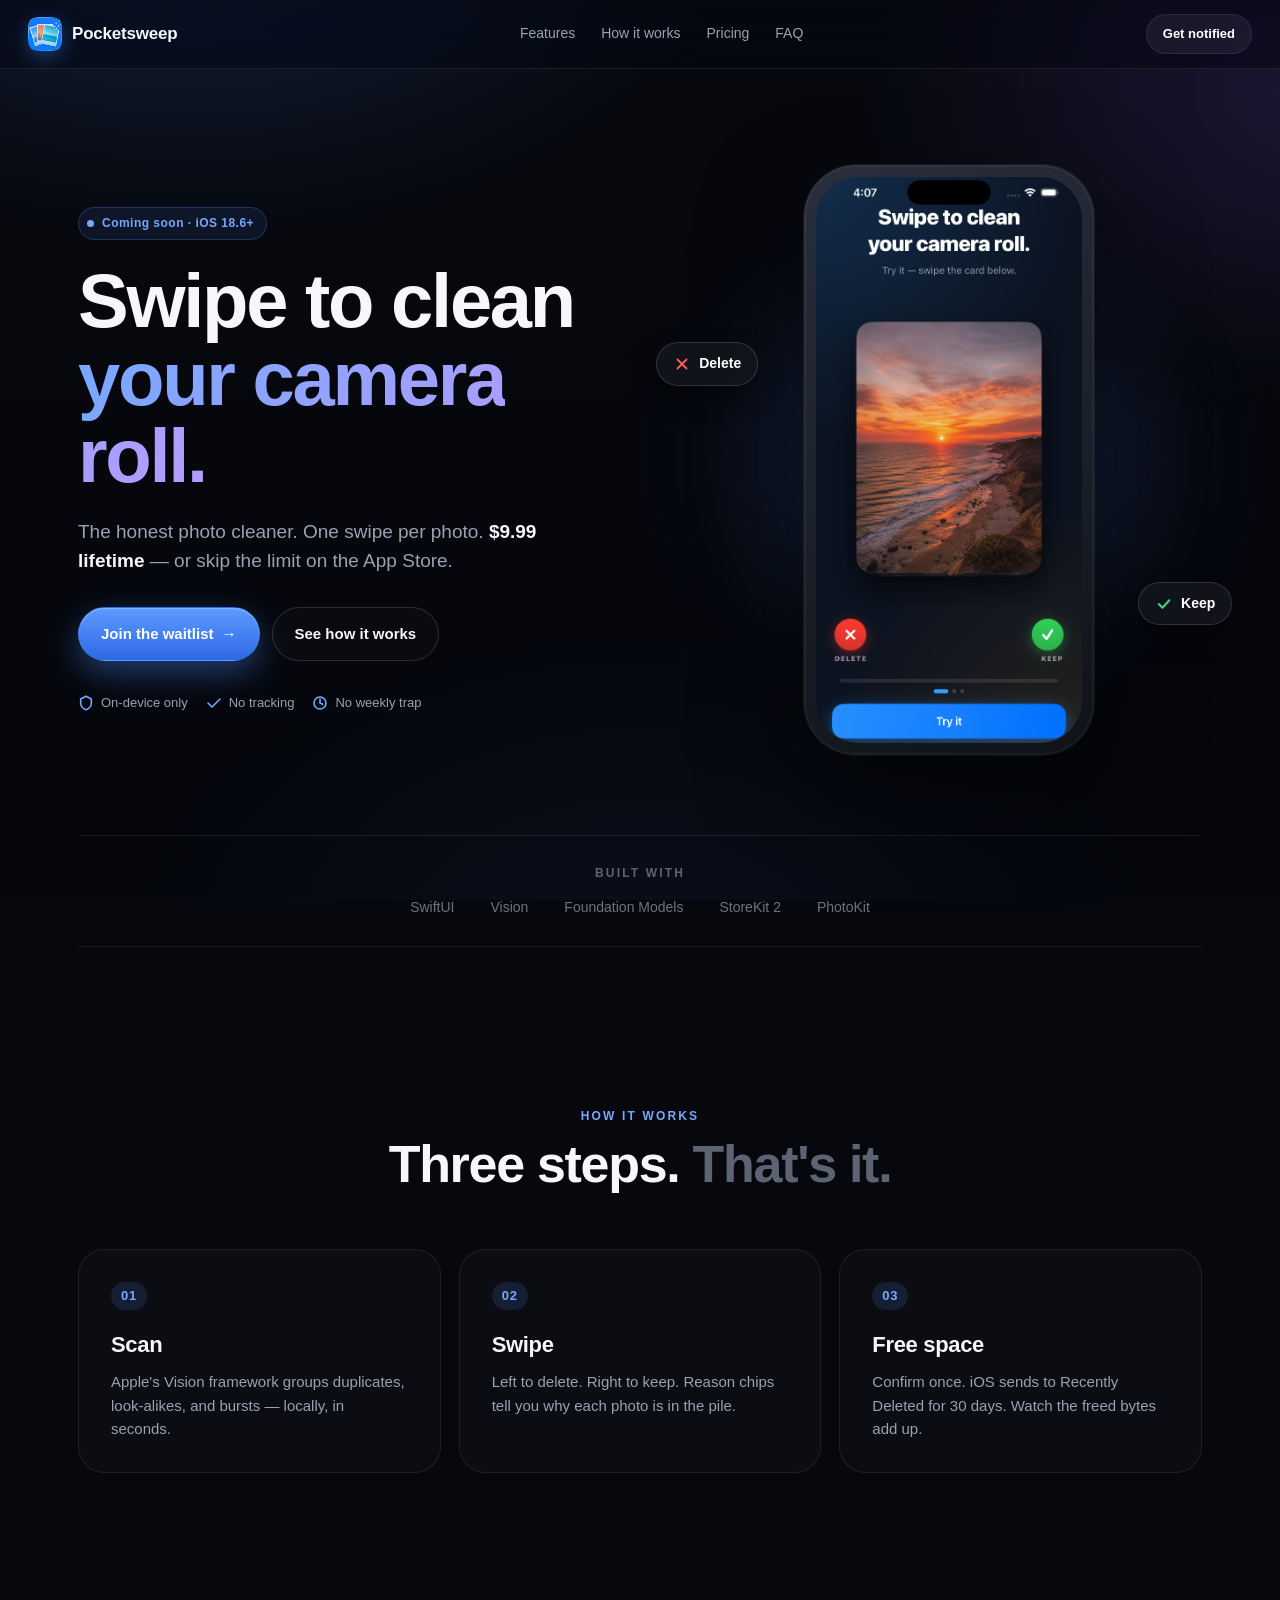
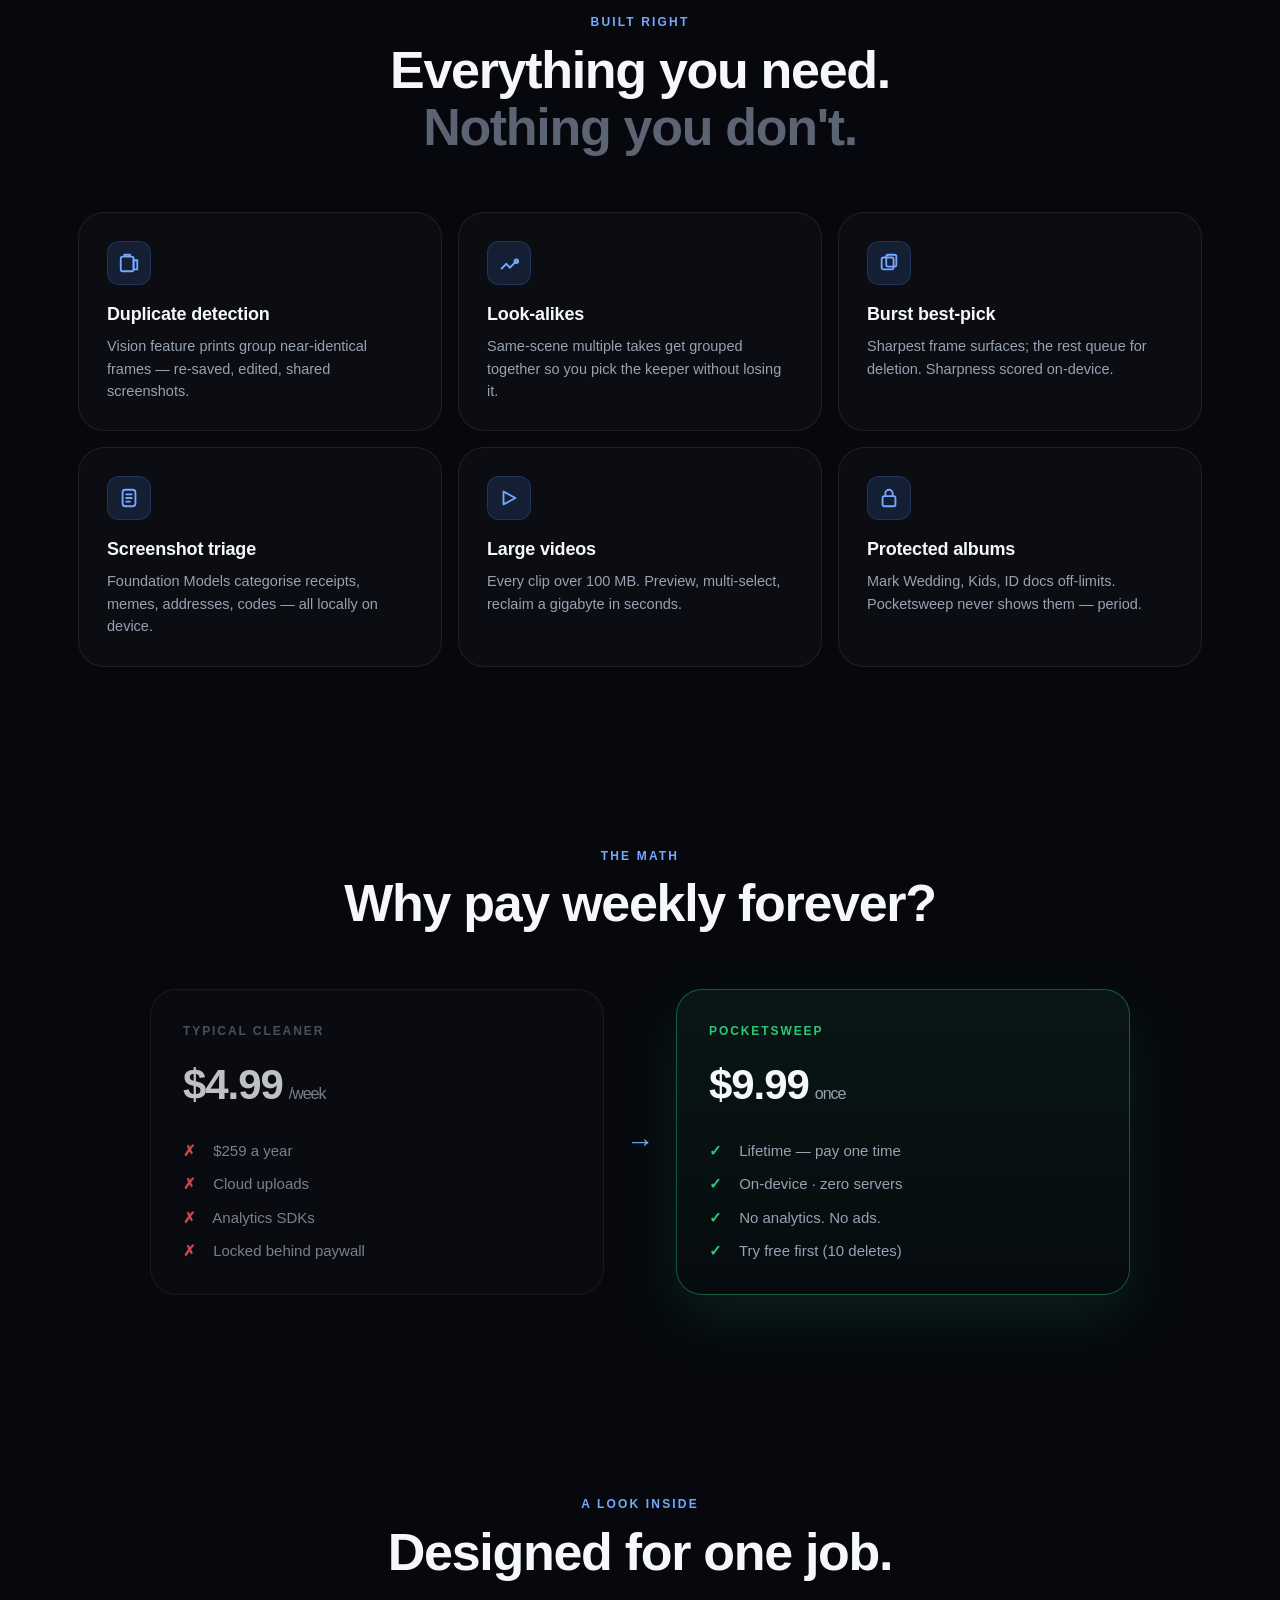
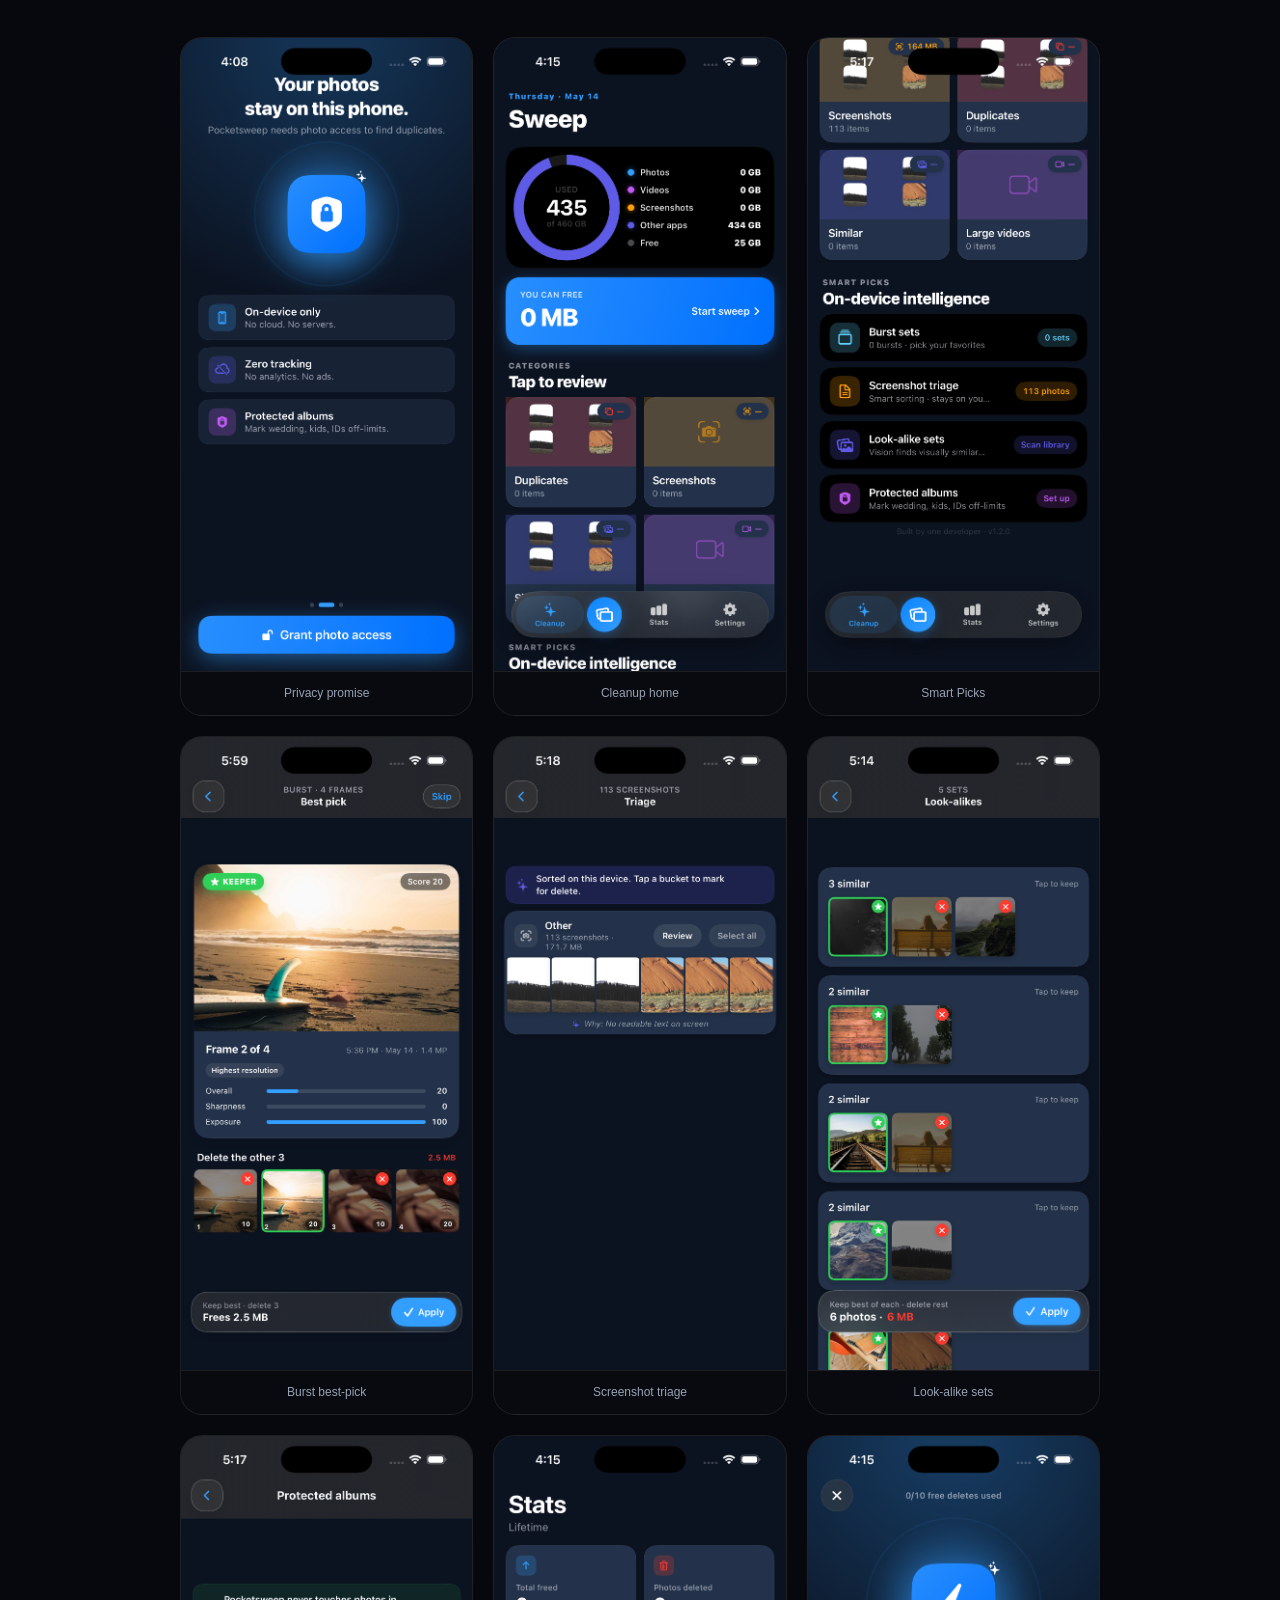
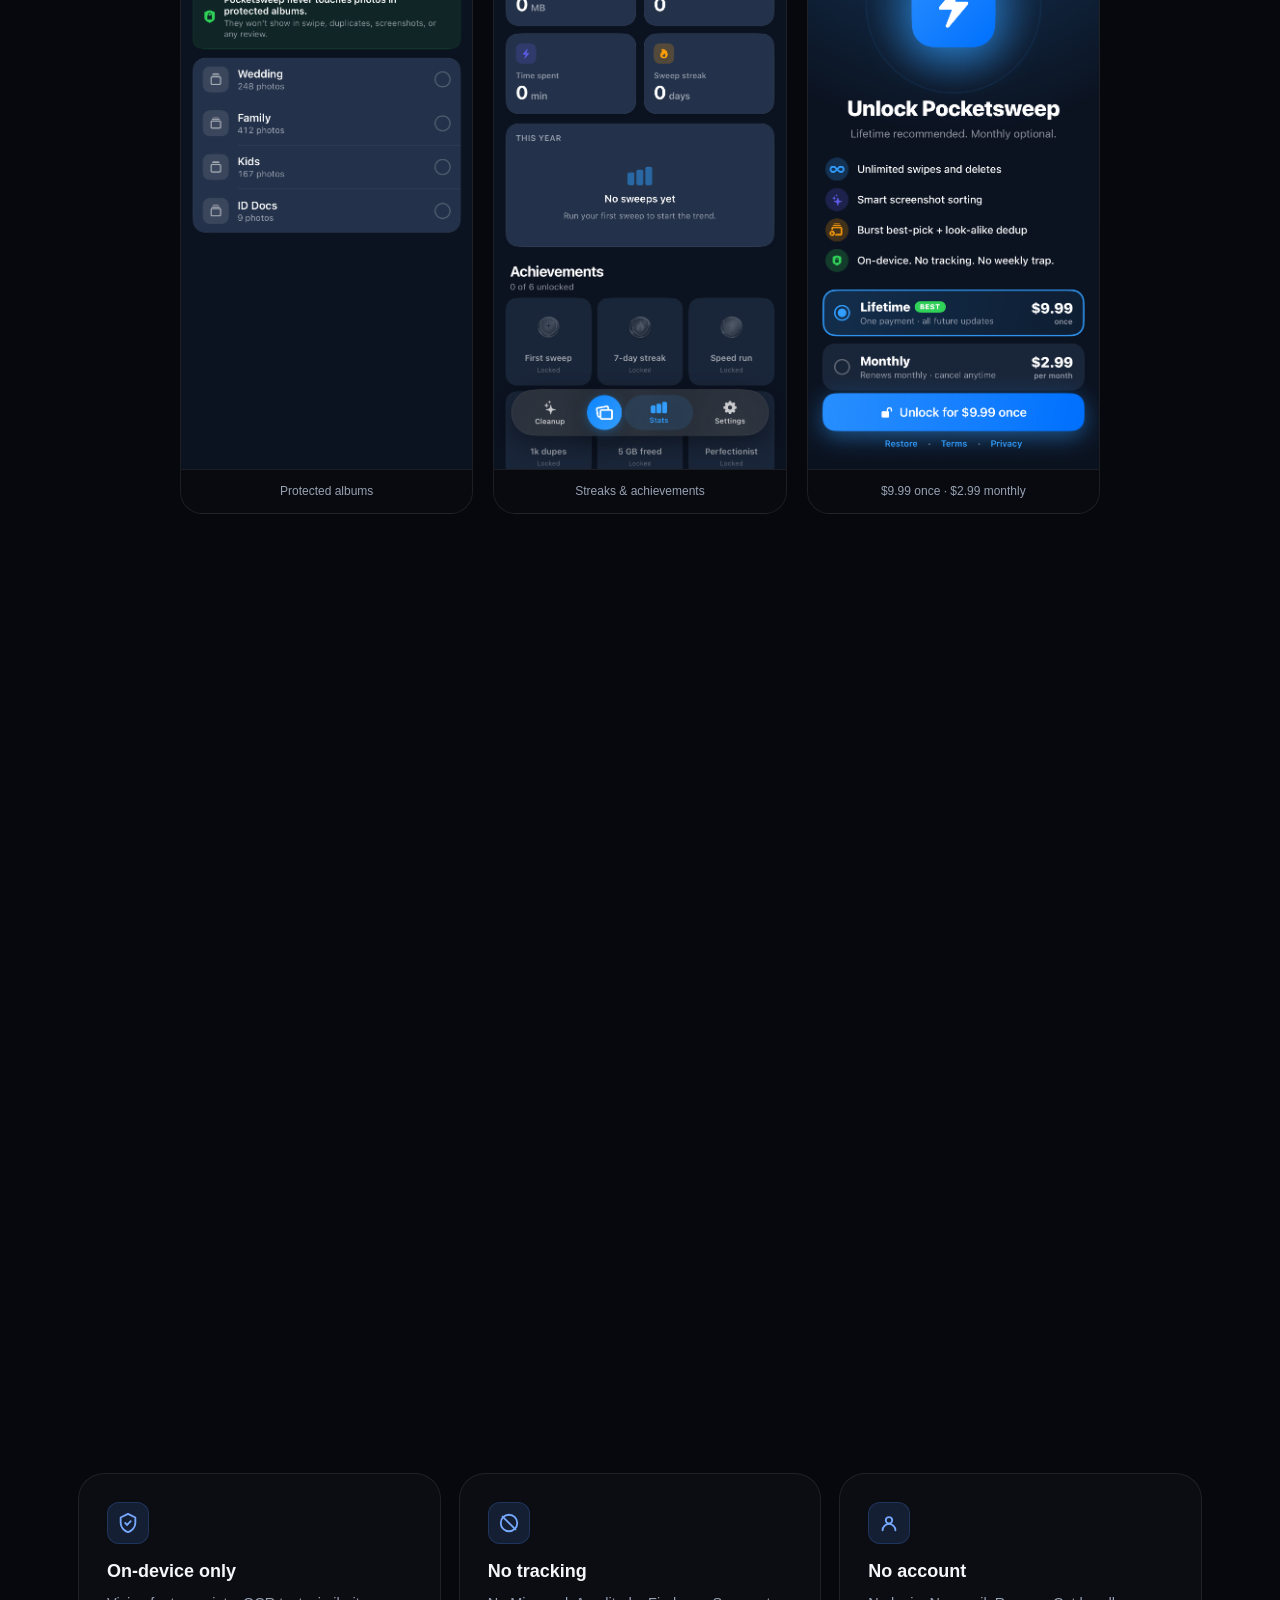
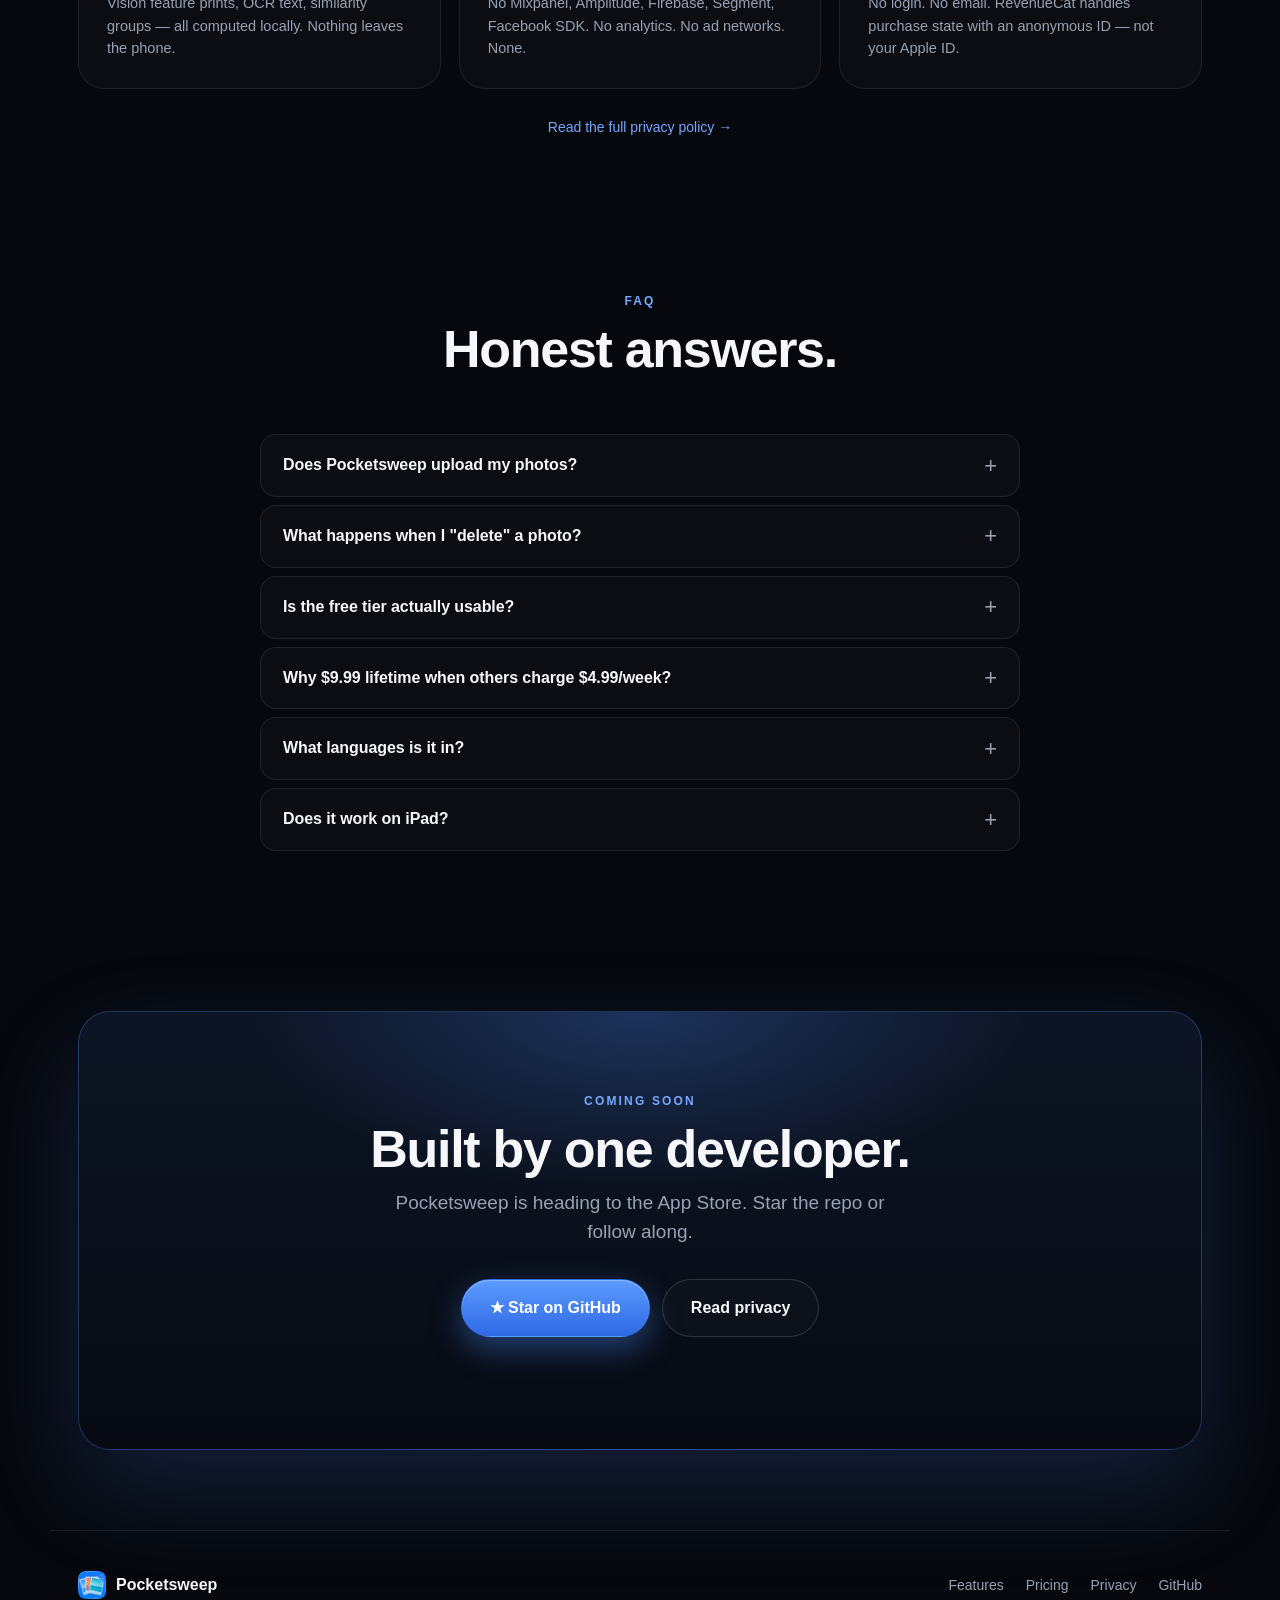
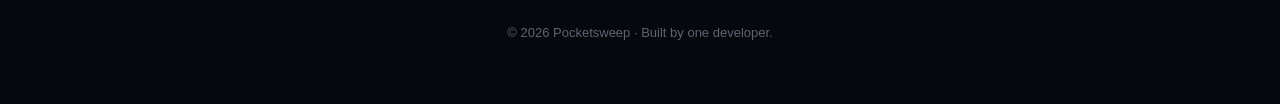
==== commit 26010f8d: "revert: drop iPad gallery + duplicate dynamic island overlay" ====
--- a/index.html
+++ b/index.html
@@ -58,7 +58,6 @@
         <div class="device-screen">
           <img src="assets/01-onboard-welcome.png" alt="Pocketsweep onboarding — swipe sample photo" />
         </div>
-        <div class="device-notch"></div>
       </div>
       <div class="float-chip chip-left">
         <svg viewBox="0 0 24 24" width="18" height="18" fill="none" stroke="#FF5C5C" stroke-width="2.5"><path d="M6 6 L18 18 M18 6 L6 18" stroke-linecap="round"/></svg>
@@ -180,12 +179,7 @@
       <p class="kicker">A look inside</p>
       <h2>Designed for one job.</h2>
     </header>
-    <div class="device-tabs reveal">
-      <button class="device-tab active" data-target="iphone-shots">iPhone</button>
-      <button class="device-tab" data-target="ipad-shots">iPad</button>
-    </div>
-
-    <div class="shots three" id="iphone-shots">
+    <div class="shots three">
       <figure class="shot reveal"><img src="assets/02-onboard-permission.png" alt="Privacy promise screen" /><figcaption>Privacy promise</figcaption></figure>
       <figure class="shot reveal" style="--delay:.06s"><img src="assets/03-home.png" alt="Cleanup home with categories" /><figcaption>Cleanup home</figcaption></figure>
       <figure class="shot reveal" style="--delay:.12s"><img src="assets/07-smart-picks.png" alt="Smart Picks — on-device intelligence" /><figcaption>Smart Picks</figcaption></figure>
@@ -195,17 +189,6 @@
       <figure class="shot reveal" style="--delay:.36s"><img src="assets/10-protected.png" alt="Protected albums view" /><figcaption>Protected albums</figcaption></figure>
       <figure class="shot reveal" style="--delay:.42s"><img src="assets/04-stats.png" alt="Stats and achievements" /><figcaption>Streaks &amp; achievements</figcaption></figure>
       <figure class="shot reveal" style="--delay:.48s"><img src="assets/06-paywall.png" alt="Paywall pricing" /><figcaption>$9.99 once · $2.99 monthly</figcaption></figure>
-    </div>
-
-    <div class="shots two ipad" id="ipad-shots" hidden>
-      <figure class="shot reveal"><img src="assets/ipad/03-home.png" alt="iPad — Cleanup home" /><figcaption>Cleanup home · iPad</figcaption></figure>
-      <figure class="shot reveal" style="--delay:.06s"><img src="assets/ipad/07-smart-picks.png" alt="iPad — Smart Picks" /><figcaption>Smart Picks · iPad</figcaption></figure>
-      <figure class="shot reveal" style="--delay:.12s"><img src="assets/ipad/11-bursts.png" alt="iPad — Burst best-pick" /><figcaption>Burst best-pick · iPad</figcaption></figure>
-      <figure class="shot reveal" style="--delay:.18s"><img src="assets/ipad/09-lookalike.png" alt="iPad — Look-alikes" /><figcaption>Look-alike sets · iPad</figcaption></figure>
-      <figure class="shot reveal" style="--delay:.24s"><img src="assets/ipad/08-triage.png" alt="iPad — Screenshot triage" /><figcaption>Screenshot triage · iPad</figcaption></figure>
-      <figure class="shot reveal" style="--delay:.30s"><img src="assets/ipad/10-protected.png" alt="iPad — Protected albums" /><figcaption>Protected albums · iPad</figcaption></figure>
-      <figure class="shot reveal" style="--delay:.36s"><img src="assets/ipad/06-paywall.png" alt="iPad — Paywall" /><figcaption>Paywall · iPad</figcaption></figure>
-      <figure class="shot reveal" style="--delay:.42s"><img src="assets/ipad/05-settings.png" alt="iPad — Settings" /><figcaption>Settings · iPad</figcaption></figure>
     </div>
   </section>
 
@@ -326,15 +309,6 @@
   }, { threshold: 0.12, rootMargin: '0px 0px -40px 0px' });
   document.querySelectorAll('.reveal').forEach(el => io.observe(el));
 
-  document.querySelectorAll('.device-tab').forEach(btn => {
-    btn.addEventListener('click', () => {
-      const target = btn.dataset.target;
-      document.querySelectorAll('.device-tab').forEach(b => b.classList.toggle('active', b === btn));
-      document.querySelectorAll('.gallery .shots').forEach(s => {
-        s.hidden = (s.id !== target);
-      });
-    });
-  });
 })();
 </script>
 
--- a/style.css
+++ b/style.css
@@ -214,15 +214,6 @@
   background: #000;
 }
 .device-screen img { width: 100%; height: 100%; object-fit: cover; }
-.device-notch {
-  position: absolute;
-  top: 22px; left: 50%;
-  transform: translateX(-50%);
-  width: 100px; height: 28px;
-  background: #000;
-  border-radius: 16px;
-  z-index: 2;
-}
 .float-chip {
   position: absolute;
   z-index: 2;
@@ -397,45 +388,6 @@
   margin: 0 auto;
   align-items: stretch;
 }
-.shots.two.ipad {
-  grid-template-columns: repeat(2, 1fr);
-  gap: 24px;
-  max-width: 1100px;
-  margin: 0 auto;
-  align-items: stretch;
-}
-.shots.two.ipad .shot img { aspect-ratio: 3 / 4; object-fit: cover; }
-
-.device-tabs {
-  display: flex;
-  justify-content: center;
-  gap: 8px;
-  margin: 0 auto 32px;
-  padding: 6px;
-  background: var(--bg-card);
-  border: 1px solid var(--border);
-  border-radius: 999px;
-  width: fit-content;
-}
-.device-tab {
-  appearance: none;
-  background: transparent;
-  border: 0;
-  color: var(--text-dim);
-  font: inherit;
-  font-weight: 600;
-  font-size: 14px;
-  padding: 9px 22px;
-  border-radius: 999px;
-  cursor: pointer;
-  transition: background .2s var(--ease), color .2s var(--ease);
-}
-.device-tab.active {
-  background: var(--accent);
-  color: #fff;
-  box-shadow: 0 6px 18px rgba(77,139,255,0.4);
-}
-.device-tab:not(.active):hover { color: #fff; }
 .shot {
   margin: 0;
   background: linear-gradient(180deg, rgba(255,255,255,0.04), rgba(255,255,255,0.01));
